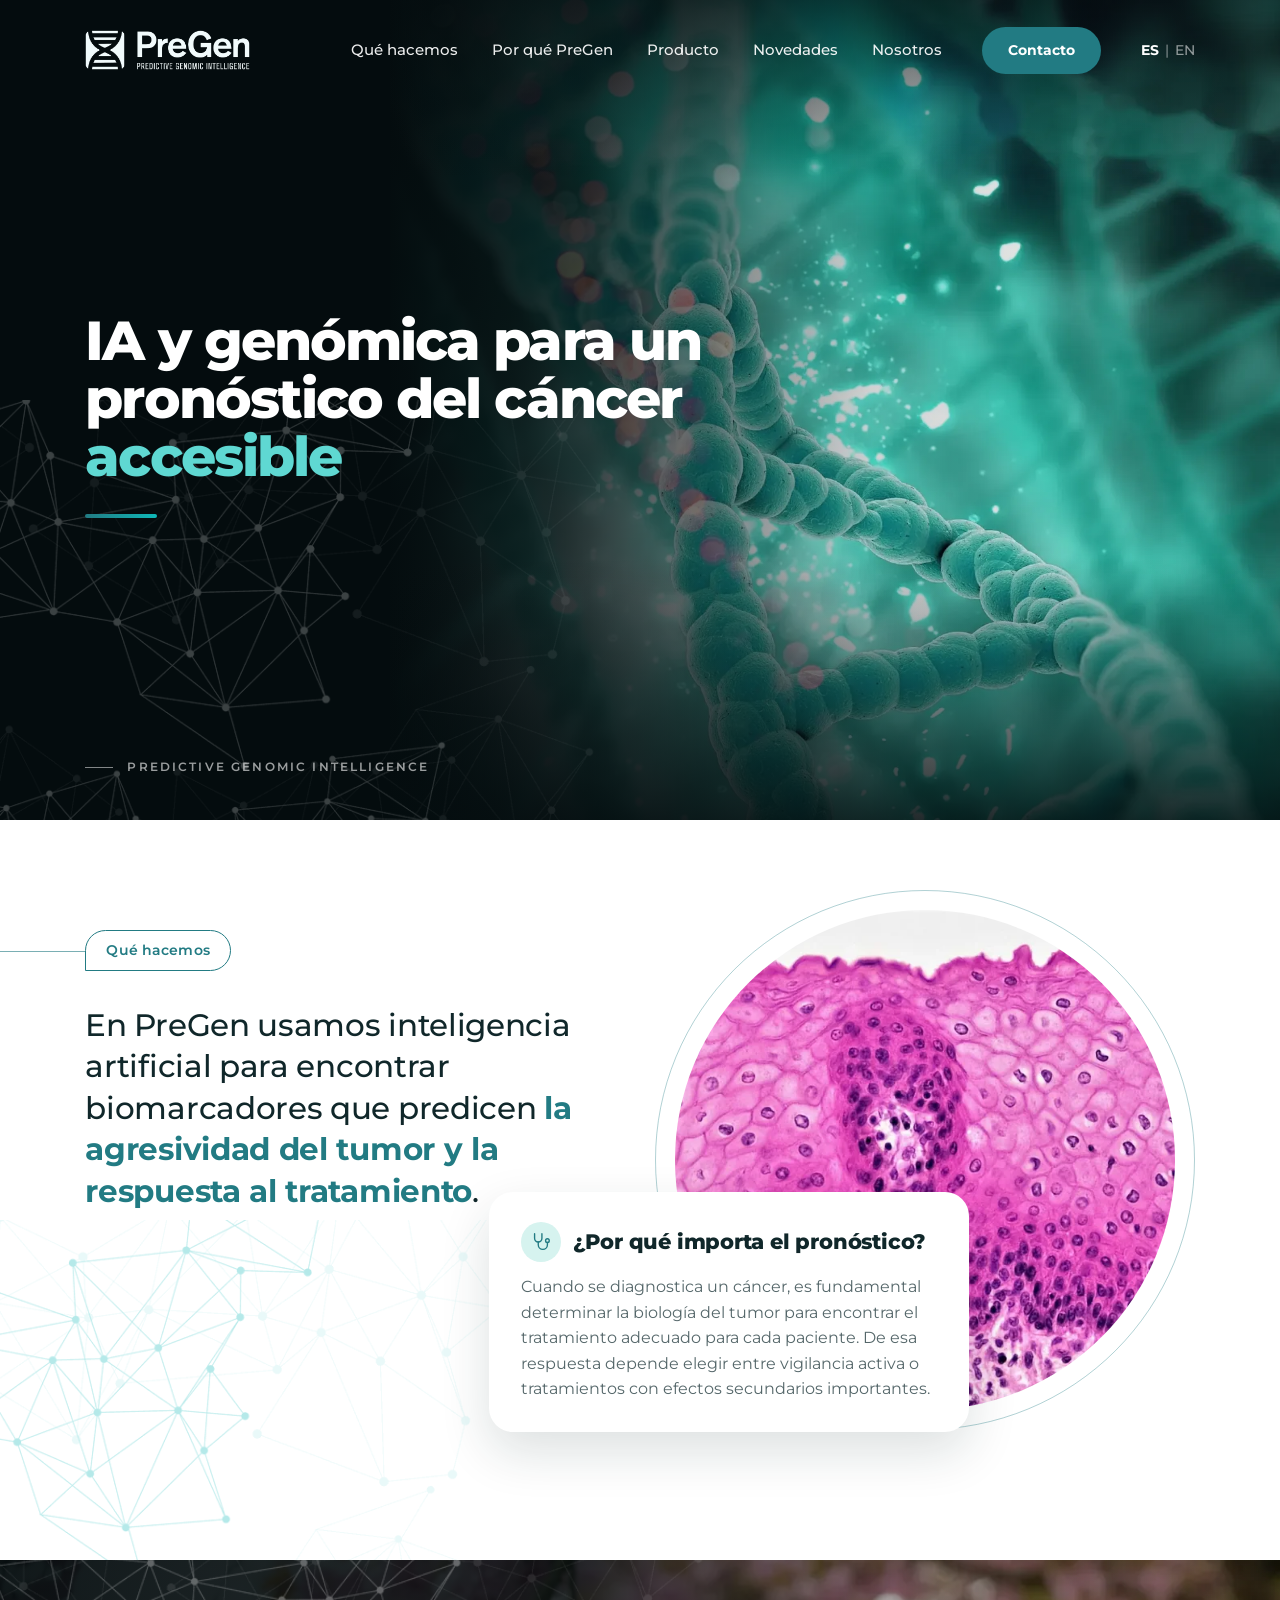
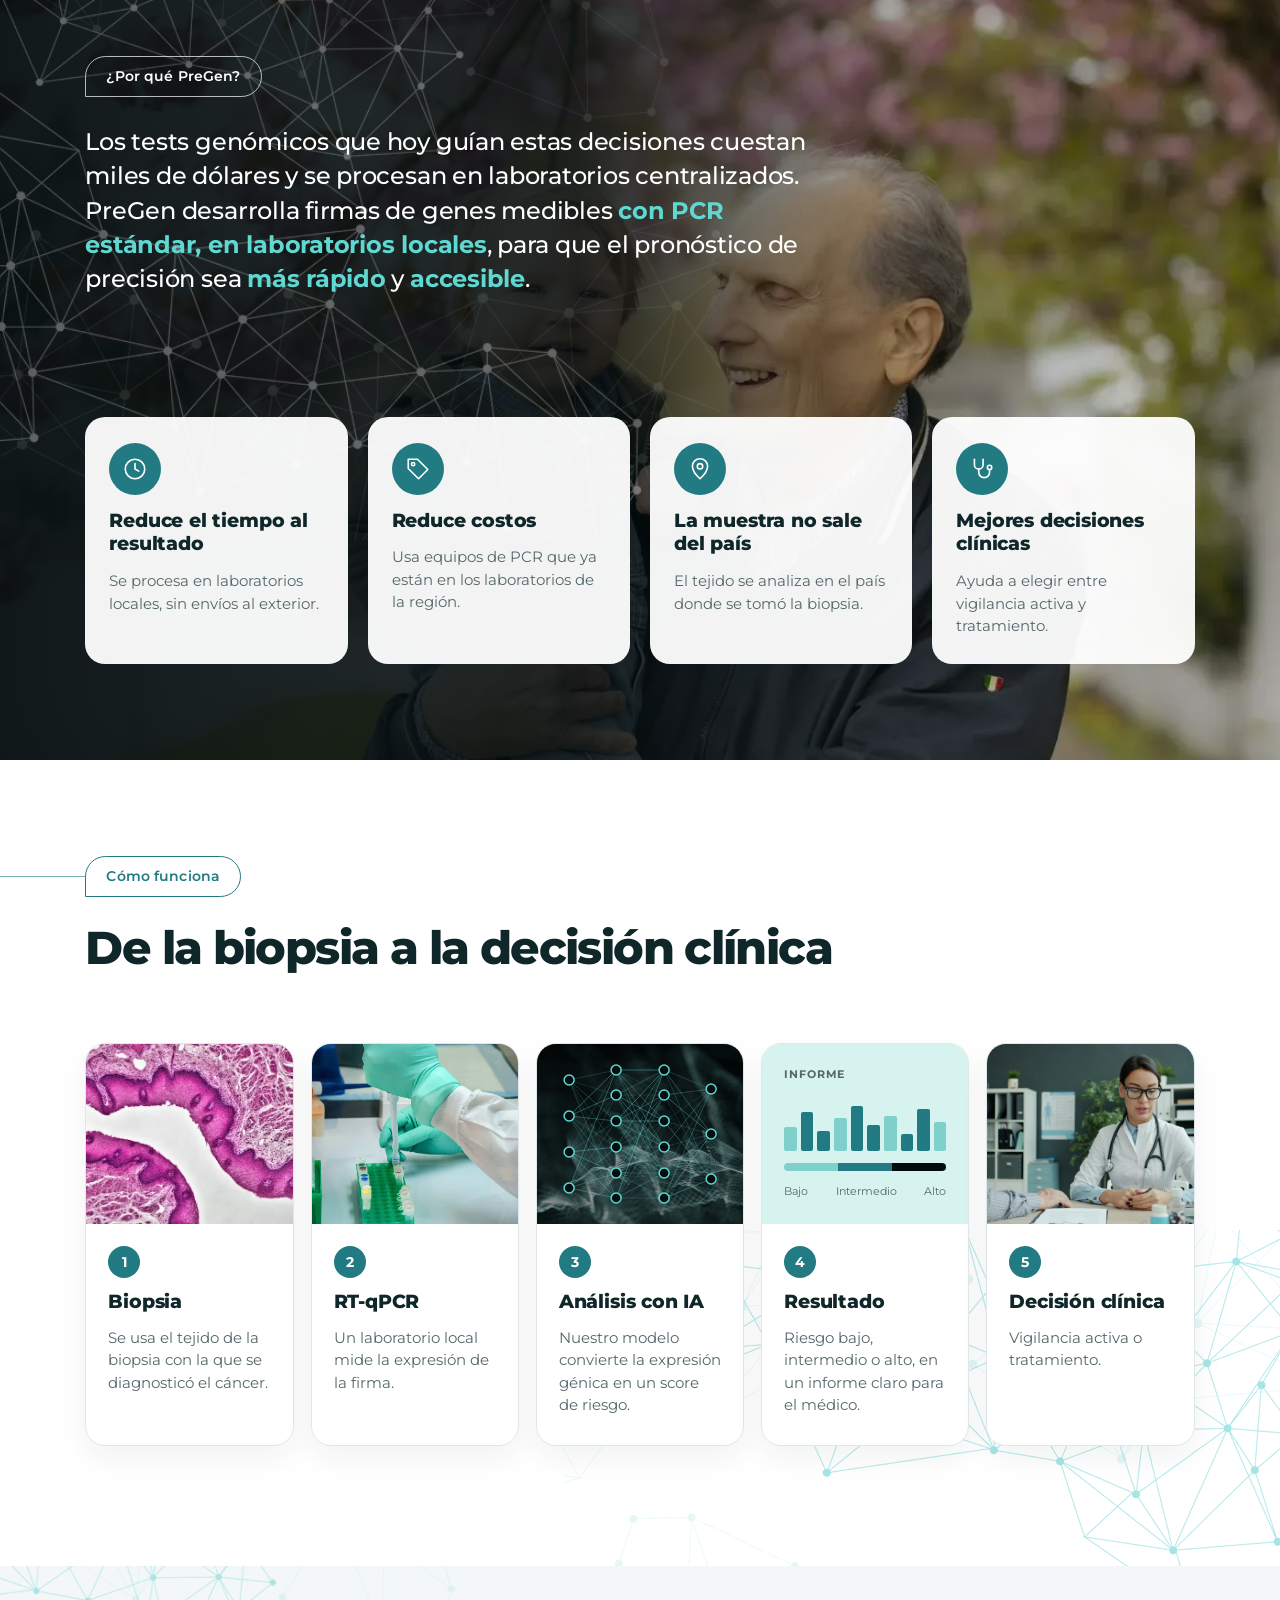
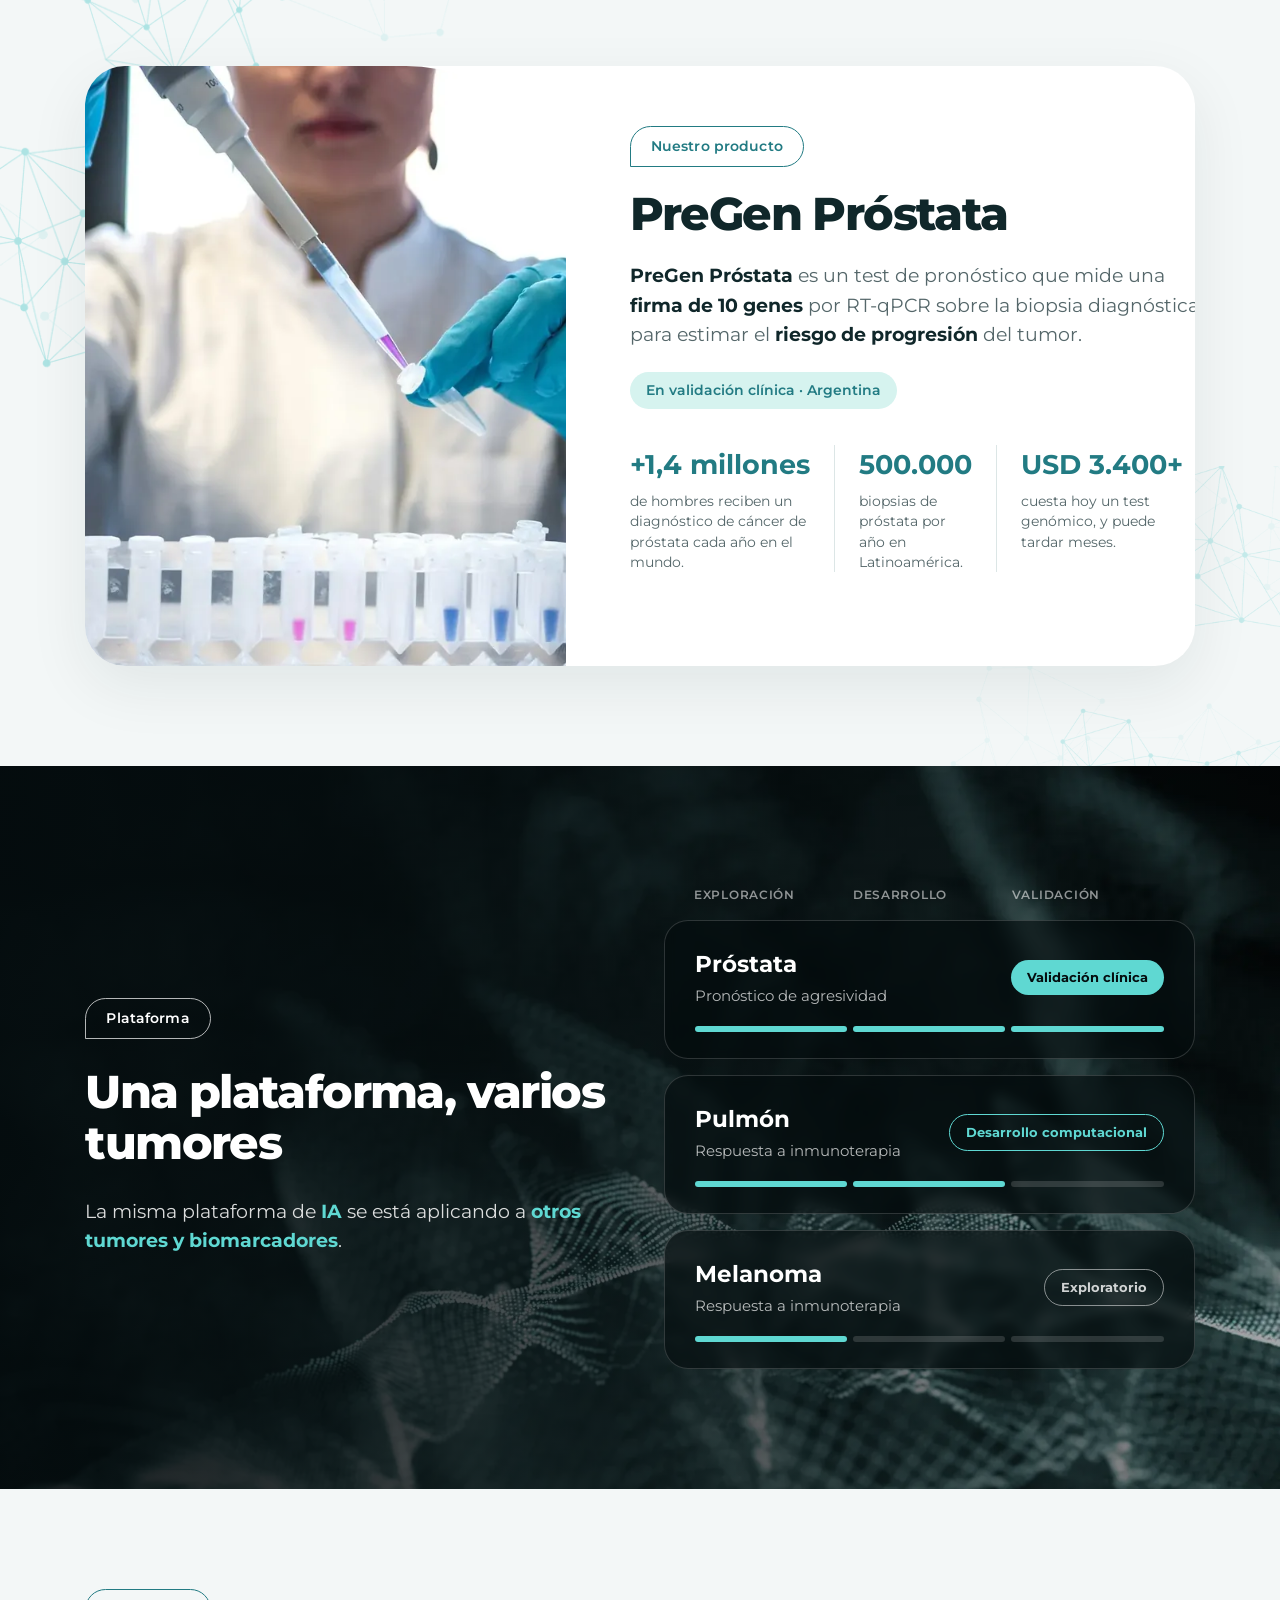
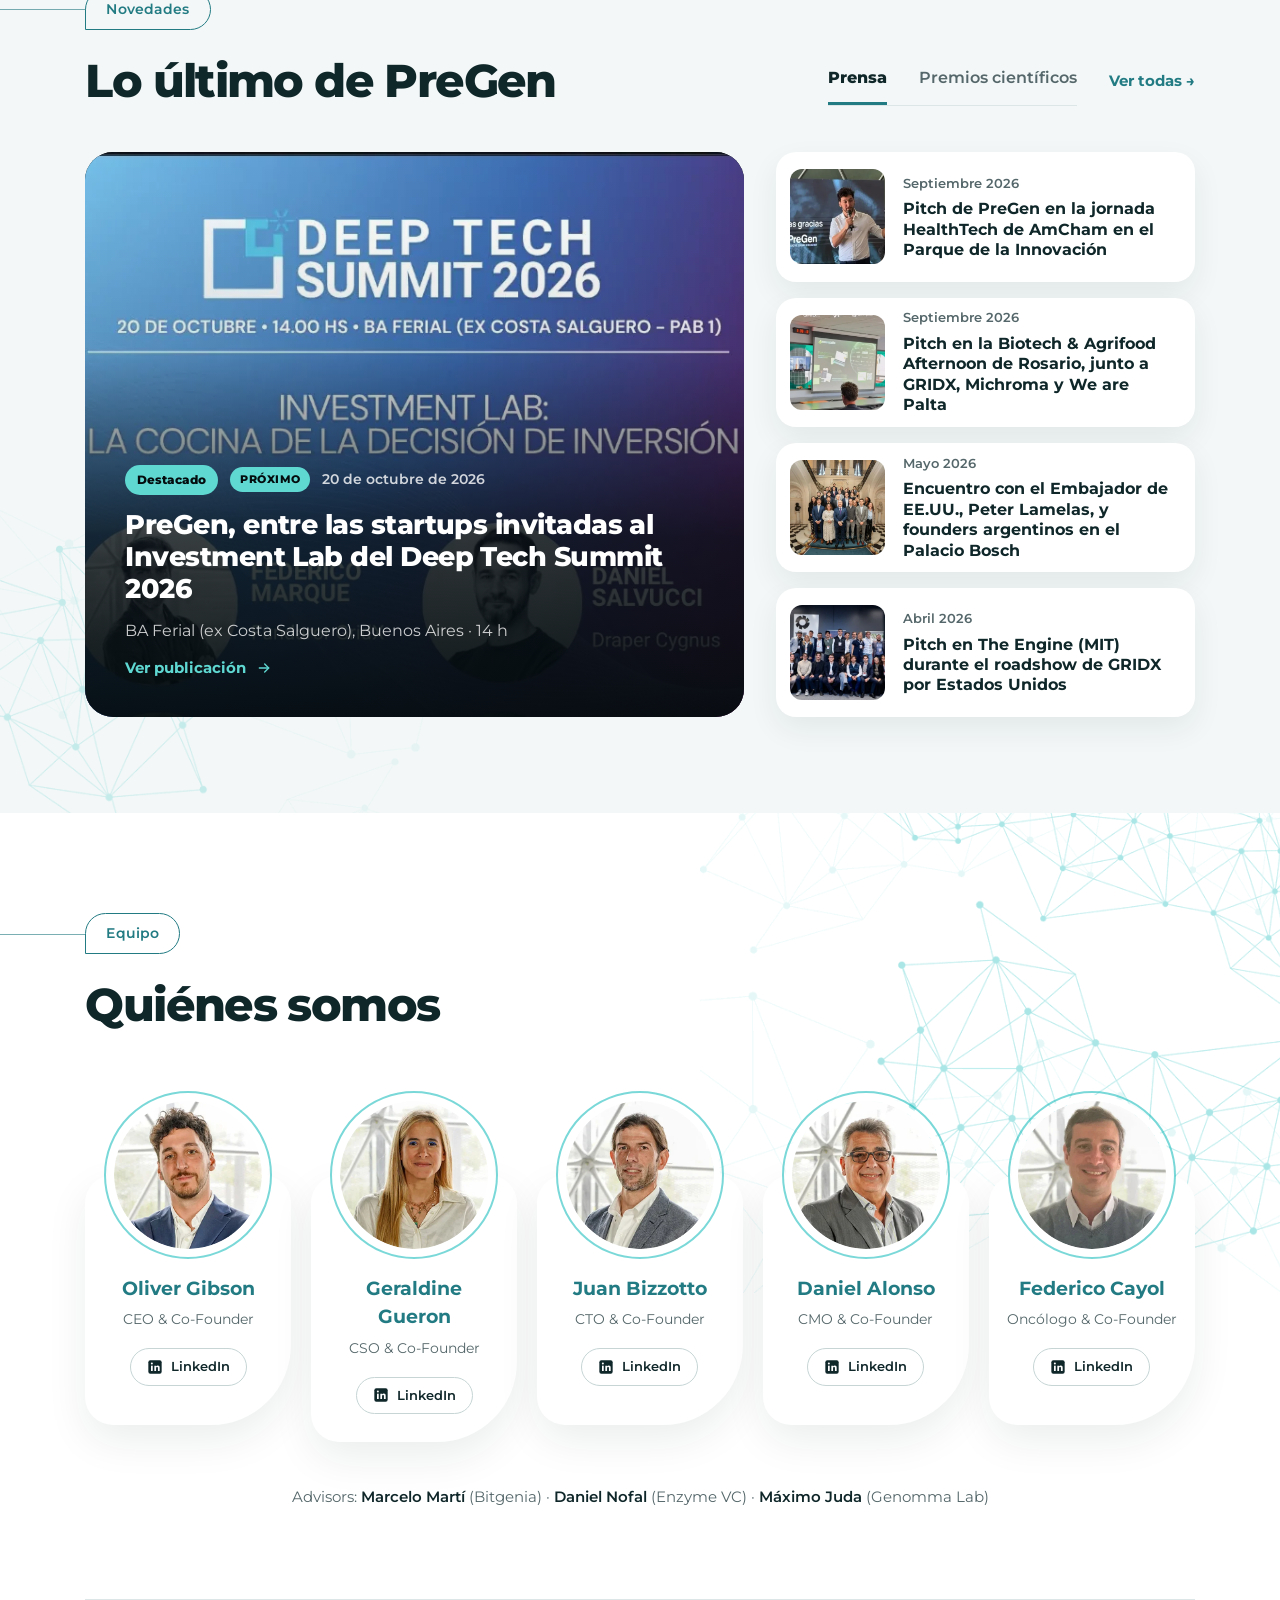
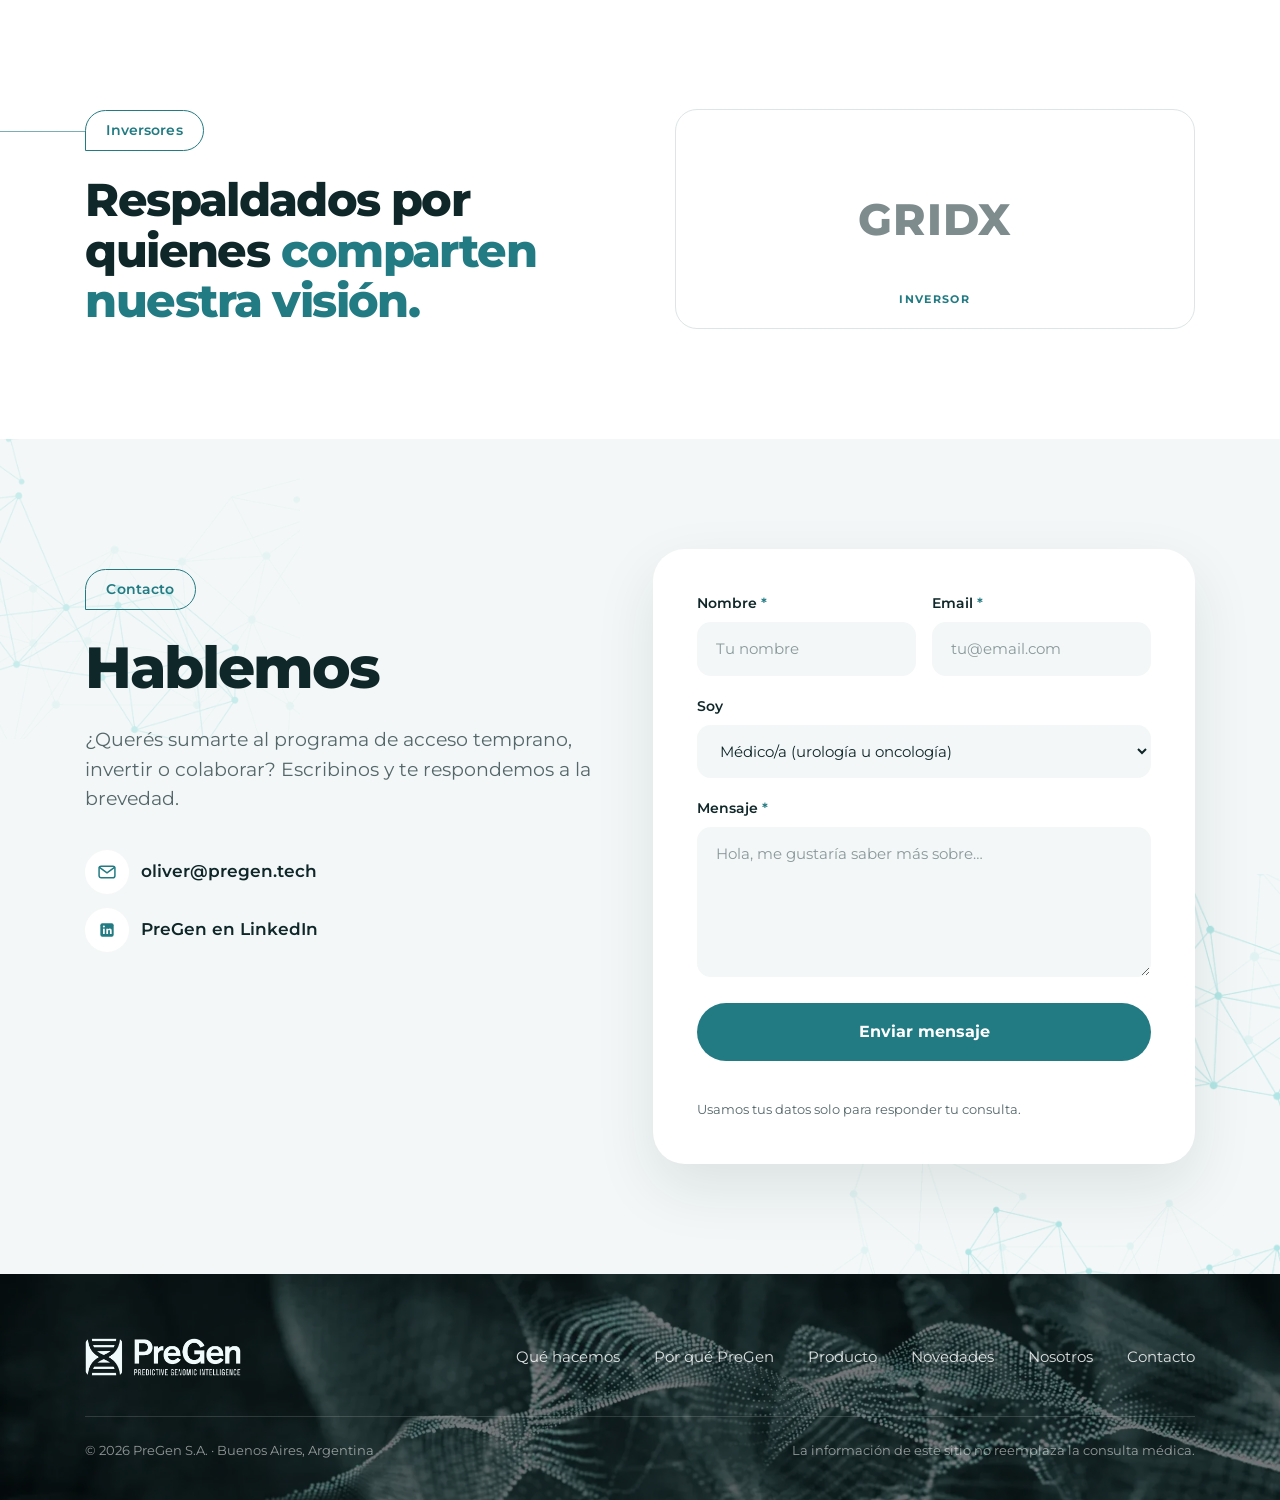
==== index.html @ 5ed50279 "Enlazar la tarjeta de GRIDX a su sitio web Co-Authored-By: Claude Opus 5.5 <noreply@anthropic.com> C" ====
<!doctype html>
<html lang="es">
<head>
<meta charset="utf-8">
<meta name="viewport" content="width=device-width, initial-scale=1">
<title>PreGen — IA y genómica para un pronóstico del cáncer accesible</title>
<meta name="description" content="PreGen desarrolla tests genómicos con inteligencia artificial que predicen la agresividad del cáncer desde la biopsia, medibles con PCR estándar en laboratorios locales.">
<link rel="canonical" href="https://pregen.tech/">
<link rel="alternate" hreflang="es" href="https://pregen.tech/">
<link rel="alternate" hreflang="en" href="https://pregen.tech/en/">
<link rel="alternate" hreflang="x-default" href="https://pregen.tech/">
<meta property="og:type" content="website">
<meta property="og:site_name" content="PreGen">
<meta property="og:title" content="PreGen — IA y genómica para un pronóstico del cáncer accesible">
<meta property="og:description" content="PreGen desarrolla tests genómicos con inteligencia artificial que predicen la agresividad del cáncer desde la biopsia, medibles con PCR estándar en laboratorios locales.">
<meta property="og:url" content="https://pregen.tech/">
<meta property="og:image" content="https://pregen.tech/assets/img/og-pregen.jpg">
<meta property="og:locale" content="es_AR">
<meta name="twitter:card" content="summary_large_image">
<meta name="theme-color" content="#040C0E">
<link rel="icon" href="favicon.ico" sizes="any">
<link rel="icon" type="image/png" href="assets/img/favicon-32.png">
<link rel="apple-touch-icon" href="assets/img/apple-touch-icon.png">
<link rel="preconnect" href="https://fonts.googleapis.com">
<link rel="preconnect" href="https://fonts.gstatic.com" crossorigin>
<link href="https://fonts.googleapis.com/css2?family=Montserrat:wght@400;500;600;700;800&amp;display=swap" rel="stylesheet">
<link rel="stylesheet" href="assets/css/styles.css">
<script type="application/ld+json">{"@context": "https://schema.org", "@type": "Organization", "name": "PreGen", "legalName": "PreGen S.A.", "url": "https://pregen.tech/", "logo": "https://pregen.tech/assets/img/logo-teal.png", "email": "oliver@pregen.tech", "address": {"@type": "PostalAddress", "addressLocality": "Buenos Aires", "addressCountry": "AR"}, "sameAs": ["https://www.linkedin.com/company/pregenbio/", "https://www.instagram.com/pregen.bio/"]}</script>
</head>
<body>
<a class="sr-only" href="#main">Saltar al contenido</a>
<header class="site-header">
  <div class="wrap header-inner">
    <a class="brand" href="index.html"><img src="assets/img/logo-blanco.png" alt="PreGen — Predictive Genomic Intelligence" width="164" height="40"></a>
    <nav class="main-nav" id="menu" aria-label="Principal">
      <div class="links"><a href="#que-hacemos">Qué hacemos</a><a href="#por-que">Por qué PreGen</a><a href="#producto">Producto</a><a href="#novedades">Novedades</a><a href="#equipo">Nosotros</a></div>
      <a class="btn" href="#contacto">Contacto</a>
      <div class="lang"><strong>ES</strong><span class="sep"> | </span><a href="en/index.html" hreflang="en" lang="en">EN</a></div>
    </nav>
    <button class="menu-toggle" type="button" aria-expanded="false" aria-controls="menu"><span aria-hidden="true"></span><span aria-hidden="true"></span><span aria-hidden="true"></span><span class="sr-only">Abrir menú</span></button>
  </div>
</header>
<main id="main">
  <!-- 1 · PORTADA -->
  <section class="hero" id="inicio">
    <img class="hero-img" src="assets/img/hero-adn.webp" alt="Doble hélice de ADN" width="1600" height="1280" fetchpriority="high">
    <div class="hero-shade"></div>
    <div class="net net--white" aria-hidden="true"></div>
    <div class="wrap hero-content">
      <h1>IA y genómica para un pronóstico del cáncer <span class="accent-l">accesible</span></h1>
      <div class="hero-bar"></div>
    </div>
    <div class="hero-foot"><div class="wrap">PREDICTIVE GENOMIC INTELLIGENCE</div></div>
  </section>
  <!-- 2 · QUÉ HACEMOS -->
  <section class="what" id="que-hacemos">
    <div class="net" aria-hidden="true"></div>
    <div class="wrap what-grid">
      <div class="what-text">
        <span class="tag tag--line">Qué hacemos</span>
        <p class="lead-xl">En PreGen usamos inteligencia artificial para encontrar biomarcadores que predicen <strong>la agresividad del tumor y la respuesta al tratamiento</strong>.</p>
      </div>
      <div class="what-media">
        <div class="what-visual">
          <div class="ring"></div>
          <img class="circle" src="assets/img/biopsia-microscopio.webp" alt="Tejido de biopsia al microscopio (imagen ilustrativa)" width="1100" height="620" loading="lazy" decoding="async">
        </div>
        <div class="what-card">
          <div class="head"><div class="icon-soft"><svg aria-hidden="true" width="22" height="22" viewBox="0 0 24 24" fill="none" stroke="#227B83" stroke-width="1.5" stroke-linecap="round" stroke-linejoin="round"><path d="M5 3v5a4 4 0 0 0 8 0V3"></path><path d="M9 12v3a5 5 0 0 0 10 0v-2.5"></path><circle cx="19" cy="10.5" r="2"></circle></svg></div><h3>¿Por qué importa el pronóstico?</h3></div>
          <p>Cuando se diagnostica un cáncer, es fundamental determinar la biología del tumor para encontrar el tratamiento adecuado para cada paciente. De esa respuesta depende elegir entre vigilancia activa o tratamientos con efectos secundarios importantes.</p>
        </div>
      </div>
    </div>
  </section>
  <!-- 3 · ¿POR QUÉ PREGEN? -->
  <section class="why" id="por-que">
    <img class="why-bg" src="assets/img/por-que.webp" alt="Abuelo con su nieto al aire libre" width="1600" height="1067" loading="lazy" decoding="async">
    <div class="why-shade"></div>
    <div class="net net--white" aria-hidden="true"></div>
    <div class="wrap">
      <div class="why-text">
        <span class="tag tag--light">¿Por qué PreGen?</span>
        <p class="why-lead">Los tests genómicos que hoy guían estas decisiones cuestan miles de dólares y se procesan en laboratorios centralizados. PreGen desarrolla firmas de genes medibles <strong>con PCR estándar, en laboratorios locales</strong>, para que el pronóstico de precisión sea <strong>más rápido</strong> y <strong>accesible</strong>.</p>
      </div>
      <div class="why-cards">
        <div class="why-card">
          <div class="icon-solid"><svg aria-hidden="true" width="26" height="26" viewBox="0 0 24 24" fill="none" stroke="#FFFFFF" stroke-width="1.5" stroke-linecap="round" stroke-linejoin="round"><circle cx="12" cy="12" r="9"></circle><polyline points="12 7 12 12 15.5 14"></polyline></svg></div>
          <h3>Reduce el tiempo al resultado</h3>
          <p>Se procesa en laboratorios locales, sin envíos al exterior.</p>
        </div>
        <div class="why-card">
          <div class="icon-solid"><svg aria-hidden="true" width="26" height="26" viewBox="0 0 24 24" fill="none" stroke="#FFFFFF" stroke-width="1.5" stroke-linecap="round" stroke-linejoin="round"><path d="M3 3h8.5L21 12.5 12.5 21 3 11.5z"></path><circle cx="7.5" cy="7.5" r="1.5"></circle></svg></div>
          <h3>Reduce costos</h3>
          <p>Usa equipos de PCR que ya están en los laboratorios de la región.</p>
        </div>
        <div class="why-card">
          <div class="icon-solid"><svg aria-hidden="true" width="26" height="26" viewBox="0 0 24 24" fill="none" stroke="#FFFFFF" stroke-width="1.5" stroke-linecap="round" stroke-linejoin="round"><path d="M12 21s-7-6.2-7-11.5a7 7 0 0 1 14 0C19 14.8 12 21 12 21z"></path><circle cx="12" cy="9.5" r="2.5"></circle></svg></div>
          <h3>La muestra no sale del país</h3>
          <p>El tejido se analiza en el país donde se tomó la biopsia.</p>
        </div>
        <div class="why-card">
          <div class="icon-solid"><svg aria-hidden="true" width="26" height="26" viewBox="0 0 24 24" fill="none" stroke="#FFFFFF" stroke-width="1.5" stroke-linecap="round" stroke-linejoin="round"><path d="M5 3v5a4 4 0 0 0 8 0V3"></path><path d="M9 12v3a5 5 0 0 0 10 0v-2.5"></path><circle cx="19" cy="10.5" r="2"></circle></svg></div>
          <h3>Mejores decisiones clínicas</h3>
          <p>Ayuda a elegir entre vigilancia activa y tratamiento.</p>
        </div>
      </div>
    </div>
  </section>
  <!-- 4 · CÓMO FUNCIONA -->
  <section class="how" id="como-funciona">
    <div class="net" aria-hidden="true"></div>
    <div class="wrap">
      <div class="section-head">
        <span class="tag tag--line">Cómo funciona</span>
        <h2 class="h2">De la biopsia a la decisión clínica</h2>
      </div>
      <div class="steps">
        <article class="step">
          <div class="step-visual"><img src="assets/img/paso-1-biopsia.webp" alt="Tejido de biopsia (imagen ilustrativa)" width="700" height="393" loading="lazy" decoding="async"></div>
          <div class="step-body">
            <div class="step-num">1</div>
            <h3>Biopsia</h3>
            <p>Se usa el tejido de la biopsia con la que se diagnosticó el cáncer.</p>
          </div>
        </article>
        <article class="step">
          <div class="step-visual"><img src="assets/img/paso-2-pcr.webp" alt="Tubos de RT-qPCR en el laboratorio" width="700" height="969" loading="lazy" decoding="async" style="object-position: 50% 62%"></div>
          <div class="step-body">
            <div class="step-num">2</div>
            <h3>RT-qPCR</h3>
            <p>Un laboratorio local mide la expresión de la firma.</p>
          </div>
        </article>
        <article class="step">
          <div class="step-visual"><svg role="img" aria-label="Red neuronal que analiza la expresión génica" width="236" height="180" viewBox="0 0 236 180" preserveAspectRatio="xMidYMid slice" style="background: linear-gradient(rgba(4, 12, 14, 0.35), rgba(4, 12, 14, 0.35)), url(assets/img/particulas.webp) 62% 50% / cover"><line x1="47" y1="36" x2="94" y2="26" stroke="#5FD8D2" stroke-width=".8" opacity="0.21"></line><line x1="47" y1="36" x2="94" y2="51" stroke="#5FD8D2" stroke-width=".8" opacity="0.16"></line><line x1="47" y1="36" x2="94" y2="77" stroke="#5FD8D2" stroke-width=".8" opacity="0.27"></line><line x1="47" y1="36" x2="94" y2="103" stroke="#5FD8D2" stroke-width=".8" opacity="0.18"></line><line x1="47" y1="36" x2="94" y2="129" stroke="#5FD8D2" stroke-width=".8" opacity="0.15"></line><line x1="47" y1="36" x2="94" y2="154" stroke="#5FD8D2" stroke-width=".8" opacity="0.27"></line><line x1="47" y1="72" x2="94" y2="26" stroke="#5FD8D2" stroke-width=".8" opacity="0.47"></line><line x1="47" y1="72" x2="94" y2="51" stroke="#5FD8D2" stroke-width=".8" opacity="0.42"></line><line x1="47" y1="72" x2="94" y2="77" stroke="#5FD8D2" stroke-width=".8" opacity="0.41"></line><line x1="47" y1="72" x2="94" y2="103" stroke="#5FD8D2" stroke-width=".8" opacity="0.20"></line><line x1="47" y1="72" x2="94" y2="129" stroke="#5FD8D2" stroke-width=".8" opacity="0.32"></line><line x1="47" y1="72" x2="94" y2="154" stroke="#5FD8D2" stroke-width=".8" opacity="0.23"></line><line x1="47" y1="108" x2="94" y2="26" stroke="#5FD8D2" stroke-width=".8" opacity="0.19"></line><line x1="47" y1="108" x2="94" y2="51" stroke="#5FD8D2" stroke-width=".8" opacity="0.16"></line><line x1="47" y1="108" x2="94" y2="77" stroke="#5FD8D2" stroke-width=".8" opacity="0.20"></line><line x1="47" y1="108" x2="94" y2="103" stroke="#5FD8D2" stroke-width=".8" opacity="0.47"></line><line x1="47" y1="108" x2="94" y2="129" stroke="#5FD8D2" stroke-width=".8" opacity="0.43"></line><line x1="47" y1="108" x2="94" y2="154" stroke="#5FD8D2" stroke-width=".8" opacity="0.43"></line><line x1="47" y1="144" x2="94" y2="26" stroke="#5FD8D2" stroke-width=".8" opacity="0.42"></line><line x1="47" y1="144" x2="94" y2="51" stroke="#5FD8D2" stroke-width=".8" opacity="0.19"></line><line x1="47" y1="144" x2="94" y2="77" stroke="#5FD8D2" stroke-width=".8" opacity="0.24"></line><line x1="47" y1="144" x2="94" y2="103" stroke="#5FD8D2" stroke-width=".8" opacity="0.36"></line><line x1="47" y1="144" x2="94" y2="129" stroke="#5FD8D2" stroke-width=".8" opacity="0.40"></line><line x1="47" y1="144" x2="94" y2="154" stroke="#5FD8D2" stroke-width=".8" opacity="0.44"></line><line x1="94" y1="26" x2="142" y2="26" stroke="#5FD8D2" stroke-width=".8" opacity="0.45"></line><line x1="94" y1="26" x2="142" y2="51" stroke="#5FD8D2" stroke-width=".8" opacity="0.15"></line><line x1="94" y1="26" x2="142" y2="77" stroke="#5FD8D2" stroke-width=".8" opacity="0.35"></line><line x1="94" y1="26" x2="142" y2="103" stroke="#5FD8D2" stroke-width=".8" opacity="0.38"></line><line x1="94" y1="26" x2="142" y2="129" stroke="#5FD8D2" stroke-width=".8" opacity="0.31"></line><line x1="94" y1="26" x2="142" y2="154" stroke="#5FD8D2" stroke-width=".8" opacity="0.19"></line><line x1="94" y1="51" x2="142" y2="26" stroke="#5FD8D2" stroke-width=".8" opacity="0.30"></line><line x1="94" y1="51" x2="142" y2="51" stroke="#5FD8D2" stroke-width=".8" opacity="0.15"></line><line x1="94" y1="51" x2="142" y2="77" stroke="#5FD8D2" stroke-width=".8" opacity="0.48"></line><line x1="94" y1="51" x2="142" y2="103" stroke="#5FD8D2" stroke-width=".8" opacity="0.45"></line><line x1="94" y1="51" x2="142" y2="129" stroke="#5FD8D2" stroke-width=".8" opacity="0.33"></line><line x1="94" y1="51" x2="142" y2="154" stroke="#5FD8D2" stroke-width=".8" opacity="0.23"></line><line x1="94" y1="77" x2="142" y2="26" stroke="#5FD8D2" stroke-width=".8" opacity="0.47"></line><line x1="94" y1="77" x2="142" y2="51" stroke="#5FD8D2" stroke-width=".8" opacity="0.34"></line><line x1="94" y1="77" x2="142" y2="77" stroke="#5FD8D2" stroke-width=".8" opacity="0.46"></line><line x1="94" y1="77" x2="142" y2="103" stroke="#5FD8D2" stroke-width=".8" opacity="0.44"></line><line x1="94" y1="77" x2="142" y2="129" stroke="#5FD8D2" stroke-width=".8" opacity="0.31"></line><line x1="94" y1="77" x2="142" y2="154" stroke="#5FD8D2" stroke-width=".8" opacity="0.28"></line><line x1="94" y1="103" x2="142" y2="26" stroke="#5FD8D2" stroke-width=".8" opacity="0.35"></line><line x1="94" y1="103" x2="142" y2="51" stroke="#5FD8D2" stroke-width=".8" opacity="0.28"></line><line x1="94" y1="103" x2="142" y2="77" stroke="#5FD8D2" stroke-width=".8" opacity="0.18"></line><line x1="94" y1="103" x2="142" y2="103" stroke="#5FD8D2" stroke-width=".8" opacity="0.24"></line><line x1="94" y1="103" x2="142" y2="129" stroke="#5FD8D2" stroke-width=".8" opacity="0.43"></line><line x1="94" y1="103" x2="142" y2="154" stroke="#5FD8D2" stroke-width=".8" opacity="0.14"></line><line x1="94" y1="129" x2="142" y2="26" stroke="#5FD8D2" stroke-width=".8" opacity="0.14"></line><line x1="94" y1="129" x2="142" y2="51" stroke="#5FD8D2" stroke-width=".8" opacity="0.36"></line><line x1="94" y1="129" x2="142" y2="77" stroke="#5FD8D2" stroke-width=".8" opacity="0.23"></line><line x1="94" y1="129" x2="142" y2="103" stroke="#5FD8D2" stroke-width=".8" opacity="0.32"></line><line x1="94" y1="129" x2="142" y2="129" stroke="#5FD8D2" stroke-width=".8" opacity="0.30"></line><line x1="94" y1="129" x2="142" y2="154" stroke="#5FD8D2" stroke-width=".8" opacity="0.25"></line><line x1="94" y1="154" x2="142" y2="26" stroke="#5FD8D2" stroke-width=".8" opacity="0.50"></line><line x1="94" y1="154" x2="142" y2="51" stroke="#5FD8D2" stroke-width=".8" opacity="0.19"></line><line x1="94" y1="154" x2="142" y2="77" stroke="#5FD8D2" stroke-width=".8" opacity="0.28"></line><line x1="94" y1="154" x2="142" y2="103" stroke="#5FD8D2" stroke-width=".8" opacity="0.20"></line><line x1="94" y1="154" x2="142" y2="129" stroke="#5FD8D2" stroke-width=".8" opacity="0.36"></line><line x1="94" y1="154" x2="142" y2="154" stroke="#5FD8D2" stroke-width=".8" opacity="0.22"></line><line x1="142" y1="26" x2="189" y2="45" stroke="#5FD8D2" stroke-width=".8" opacity="0.26"></line><line x1="142" y1="26" x2="189" y2="90" stroke="#5FD8D2" stroke-width=".8" opacity="0.40"></line><line x1="142" y1="26" x2="189" y2="135" stroke="#5FD8D2" stroke-width=".8" opacity="0.24"></line><line x1="142" y1="51" x2="189" y2="45" stroke="#5FD8D2" stroke-width=".8" opacity="0.33"></line><line x1="142" y1="51" x2="189" y2="90" stroke="#5FD8D2" stroke-width=".8" opacity="0.46"></line><line x1="142" y1="51" x2="189" y2="135" stroke="#5FD8D2" stroke-width=".8" opacity="0.16"></line><line x1="142" y1="77" x2="189" y2="45" stroke="#5FD8D2" stroke-width=".8" opacity="0.14"></line><line x1="142" y1="77" x2="189" y2="90" stroke="#5FD8D2" stroke-width=".8" opacity="0.21"></line><line x1="142" y1="77" x2="189" y2="135" stroke="#5FD8D2" stroke-width=".8" opacity="0.41"></line><line x1="142" y1="103" x2="189" y2="45" stroke="#5FD8D2" stroke-width=".8" opacity="0.35"></line><line x1="142" y1="103" x2="189" y2="90" stroke="#5FD8D2" stroke-width=".8" opacity="0.21"></line><line x1="142" y1="103" x2="189" y2="135" stroke="#5FD8D2" stroke-width=".8" opacity="0.25"></line><line x1="142" y1="129" x2="189" y2="45" stroke="#5FD8D2" stroke-width=".8" opacity="0.19"></line><line x1="142" y1="129" x2="189" y2="90" stroke="#5FD8D2" stroke-width=".8" opacity="0.29"></line><line x1="142" y1="129" x2="189" y2="135" stroke="#5FD8D2" stroke-width=".8" opacity="0.14"></line><line x1="142" y1="154" x2="189" y2="45" stroke="#5FD8D2" stroke-width=".8" opacity="0.38"></line><line x1="142" y1="154" x2="189" y2="90" stroke="#5FD8D2" stroke-width=".8" opacity="0.46"></line><line x1="142" y1="154" x2="189" y2="135" stroke="#5FD8D2" stroke-width=".8" opacity="0.48"></line><circle cx="47" cy="36" r="5" fill="#040C0E" stroke="#5FD8D2" stroke-width="1.5"></circle><circle cx="47" cy="72" r="5" fill="#040C0E" stroke="#5FD8D2" stroke-width="1.5"></circle><circle cx="47" cy="108" r="5" fill="#040C0E" stroke="#5FD8D2" stroke-width="1.5"></circle><circle cx="47" cy="144" r="5" fill="#040C0E" stroke="#5FD8D2" stroke-width="1.5"></circle><circle cx="94" cy="26" r="5" fill="#040C0E" stroke="#5FD8D2" stroke-width="1.5"></circle><circle cx="94" cy="51" r="5" fill="#040C0E" stroke="#5FD8D2" stroke-width="1.5"></circle><circle cx="94" cy="77" r="5" fill="#040C0E" stroke="#5FD8D2" stroke-width="1.5"></circle><circle cx="94" cy="103" r="5" fill="#040C0E" stroke="#5FD8D2" stroke-width="1.5"></circle><circle cx="94" cy="129" r="5" fill="#040C0E" stroke="#5FD8D2" stroke-width="1.5"></circle><circle cx="94" cy="154" r="5" fill="#040C0E" stroke="#5FD8D2" stroke-width="1.5"></circle><circle cx="142" cy="26" r="5" fill="#040C0E" stroke="#5FD8D2" stroke-width="1.5"></circle><circle cx="142" cy="51" r="5" fill="#040C0E" stroke="#5FD8D2" stroke-width="1.5"></circle><circle cx="142" cy="77" r="5" fill="#040C0E" stroke="#5FD8D2" stroke-width="1.5"></circle><circle cx="142" cy="103" r="5" fill="#040C0E" stroke="#5FD8D2" stroke-width="1.5"></circle><circle cx="142" cy="129" r="5" fill="#040C0E" stroke="#5FD8D2" stroke-width="1.5"></circle><circle cx="142" cy="154" r="5" fill="#040C0E" stroke="#5FD8D2" stroke-width="1.5"></circle><circle cx="189" cy="45" r="5" fill="#040C0E" stroke="#5FD8D2" stroke-width="1.5"></circle><circle cx="189" cy="90" r="5" fill="#040C0E" stroke="#5FD8D2" stroke-width="1.5"></circle><circle cx="189" cy="135" r="5" fill="#040C0E" stroke="#5FD8D2" stroke-width="1.5"></circle></svg></div>
          <div class="step-body">
            <div class="step-num">3</div>
            <h3>Análisis con IA</h3>
            <p>Nuestro modelo convierte la expresión génica en un score de riesgo.</p>
          </div>
        </article>
        <article class="step">
          <div class="step-visual"><div class="report" role="img" aria-label="Riesgo bajo, intermedio o alto, en un informe claro para el médico.">
              <div class="report-title">INFORME</div>
              <div class="report-bars"><i class="l" style="height: 42%"></i><i style="height: 70%"></i><i style="height: 35%"></i><i class="l" style="height: 58%"></i><i style="height: 80%"></i><i style="height: 46%"></i><i class="l" style="height: 62%"></i><i style="height: 30%"></i><i style="height: 74%"></i><i class="l" style="height: 52%"></i></div>
              <div class="report-scale"><i style="background: #7FD0CB"></i><i style="background: #227B83"></i><i style="background: #040C0E"></i></div>
              <div class="report-labels"><span>Bajo</span><span>Intermedio</span><span>Alto</span></div>
            </div></div>
          <div class="step-body">
            <div class="step-num">4</div>
            <h3>Resultado</h3>
            <p>Riesgo bajo, intermedio o alto, en un informe claro para el médico.</p>
          </div>
        </article>
        <article class="step">
          <div class="step-visual"><img src="assets/img/paso-5-decision.webp" alt="Médica conversando con un paciente" width="800" height="450" loading="lazy" decoding="async" style="object-position: 55% 40%"></div>
          <div class="step-body">
            <div class="step-num">5</div>
            <h3>Decisión clínica</h3>
            <p>Vigilancia activa o tratamiento.</p>
          </div>
        </article>
      </div>
    </div>
  </section>
  <!-- 5 · PRODUCTO -->
  <section class="product" id="producto">
    <div class="net net-a" aria-hidden="true"></div>
    <div class="net net-b" aria-hidden="true"></div>
    <div class="wrap">
      <div class="product-card">
        <div class="product-media"><img src="assets/img/producto-pcr.webp" alt="Pipeteo de muestras para RT-qPCR" width="1200" height="753" loading="lazy" decoding="async"></div>
        <div class="product-body">
          <span class="tag">Nuestro producto</span>
          <h2 class="h2">PreGen Próstata</h2>
          <p><strong>PreGen Próstata</strong> es un test de pronóstico que mide una <strong>firma de 10 genes</strong> por RT-qPCR sobre la biopsia diagnóstica para estimar el <strong>riesgo de progresión</strong> del tumor.</p>
          <span class="pill-mint">En validación clínica · Argentina</span>
          <div class="stats"><div class="stat"><strong>+1,4 millones</strong><span>de hombres reciben un diagnóstico de cáncer de próstata cada año en el mundo.</span></div><div class="stat"><strong>500.000</strong><span>biopsias de próstata por año en Latinoamérica.</span></div><div class="stat"><strong>USD 3.400+</strong><span>cuesta hoy un test genómico, y puede tardar meses.</span></div></div>
        </div>
      </div>
    </div>
  </section>
  <!-- 6 · PLATAFORMA -->
  <section class="platform" id="plataforma">
    <img class="platform-bg" src="assets/img/particulas.webp" alt="" width="1920" height="1440" loading="lazy" decoding="async">
    <div class="platform-shade"></div>
    <div class="wrap platform-grid">
      <div class="platform-text">
        <span class="tag tag--light">Plataforma</span>
        <h2>Una plataforma, varios tumores</h2>
        <p>La misma plataforma de <strong>IA</strong> se está aplicando a <strong>otros tumores y biomarcadores</strong>.</p>
      </div>
      <div class="pipeline">
        <div class="pipe-labels" aria-hidden="true"><span>EXPLORACIÓN</span><span>DESARROLLO</span><span>VALIDACIÓN</span></div>
          <div class="pipe">
            <div class="pipe-top">
              <div><div class="pipe-name">Próstata</div><div class="pipe-sub">Pronóstico de agresividad</div></div>
              <div class="pipe-status s3">Validación clínica</div>
            </div>
            <div class="pipe-bar" aria-hidden="true"><i class="on"></i><i class="on"></i><i class="on"></i></div>
          </div>
          <div class="pipe">
            <div class="pipe-top">
              <div><div class="pipe-name">Pulmón</div><div class="pipe-sub">Respuesta a inmunoterapia</div></div>
              <div class="pipe-status s2">Desarrollo computacional</div>
            </div>
            <div class="pipe-bar" aria-hidden="true"><i class="on"></i><i class="on"></i><i></i></div>
          </div>
          <div class="pipe">
            <div class="pipe-top">
              <div><div class="pipe-name">Melanoma</div><div class="pipe-sub">Respuesta a inmunoterapia</div></div>
              <div class="pipe-status s1">Exploratorio</div>
            </div>
            <div class="pipe-bar" aria-hidden="true"><i class="on"></i><i></i><i></i></div>
          </div>
      </div>
    </div>
  </section>
  <!-- 7 · NOVEDADES -->
  <section class="news" id="novedades">
    <div class="net" aria-hidden="true"></div>
    <div class="wrap">
      <div class="news-head">
        <span class="tag tag--line">Novedades</span>
        <div class="news-bar">
          <h2 class="h2">Lo último de PreGen</h2>
          <div class="news-tools">
            <div class="tabs" role="tablist" aria-label="Novedades">
              <button class="tab" role="tab" id="tab-press" aria-selected="true" aria-controls="panel-press">Prensa</button>
              <button class="tab" role="tab" id="tab-awards" aria-selected="false" aria-controls="panel-awards" tabindex="-1">Premios científicos</button>
            </div>
            <a class="see-all" href="novedades.html">Ver todas →</a>
          </div>
        </div>
      </div>
      <div id="panel-press" role="tabpanel" aria-labelledby="tab-press">
        <div class="news-grid">
          <a class="feat" href="https://www.instagram.com/bacienciaytecno/p/DeRzsCsEXpR/" target="_blank" rel="noopener">
            <img src="assets/img/novedades/deeptech.webp" alt="PreGen, entre las startups invitadas al Investment Lab del Deep Tech Summit 2026" width="773" height="600" loading="lazy" decoding="async" style="object-position: 50% 0%">
            <div class="feat-body">
              <div class="feat-meta"><span class="badge">Destacado</span><span class="badge badge--soon">Próximo</span><span>20 de octubre de 2026</span></div>
              <p class="feat-title">PreGen, entre las startups invitadas al Investment Lab del Deep Tech Summit 2026</p>
              <p class="feat-sub">BA Ferial (ex Costa Salguero), Buenos Aires · 14 h</p>
              <span class="more">Ver publicación <svg aria-hidden="true" width="16" height="16" viewBox="0 0 24 24" fill="none" stroke="currentColor" stroke-width="2" stroke-linecap="round" stroke-linejoin="round"><line x1="5" y1="12" x2="19" y2="12"/><polyline points="13 6 19 12 13 18"/></svg></span>
            </div>
          </a>
          <div class="news-side">
          <a class="mini" href="https://www.instagram.com/parquedeinnovacion.ba/reel/DdcGp3OIrIG/" target="_blank" rel="noopener">
            <img src="assets/img/novedades/amcham.webp" alt="Pitch de PreGen en la jornada HealthTech de AmCham en el Parque de la Innovación" width="630" height="340" loading="lazy" decoding="async" style="object-position: 50% 40%">
            <div><div class="mini-meta"><span>Septiembre 2026</span></div><p class="mini-title">Pitch de PreGen en la jornada HealthTech de AmCham en el Parque de la Innovación</p></div>
          </a>
          <a class="mini" href="https://www.linkedin.com/feed/update/urn:li:ugcPost:7501694001616498688/" target="_blank" rel="noopener">
            <img src="assets/img/novedades/rosario.webp" alt="Pitch en la Biotech &amp; Agrifood Afternoon de Rosario, junto a GRIDX, Michroma y We are Palta" width="952" height="714" loading="lazy" decoding="async" style="object-position: 50% 42%">
            <div><div class="mini-meta"><span>Septiembre 2026</span></div><p class="mini-title">Pitch en la Biotech &amp; Agrifood Afternoon de Rosario, junto a GRIDX, Michroma y We are Palta</p></div>
          </a>
          <a class="mini" href="https://www.linkedin.com/posts/gabrielpuppo_esta-semana-organizamos-desde-aws-un-desayuno-ugcPost-7461150264264372224-NjUx/" target="_blank" rel="noopener">
            <img src="assets/img/novedades/embajada.webp" alt="Encuentro con el Embajador de EE.UU., Peter Lamelas, y founders argentinos en el Palacio Bosch" width="800" height="665" loading="lazy" decoding="async" style="object-position: 50% 62%">
            <div><div class="mini-meta"><span>Mayo 2026</span></div><p class="mini-title">Encuentro con el Embajador de EE.UU., Peter Lamelas, y founders argentinos en el Palacio Bosch</p></div>
          </a>
          <a class="mini" href="https://www.linkedin.com/posts/the-startups-from-our-latest-batch-took-part-ugcPost-7463689055738781697-ceSg/" target="_blank" rel="noopener">
            <img src="assets/img/novedades/engine.webp" alt="Pitch en The Engine (MIT) durante el roadshow de GRIDX por Estados Unidos" width="800" height="522" loading="lazy" decoding="async">
            <div><div class="mini-meta"><span>Abril 2026</span></div><p class="mini-title">Pitch en The Engine (MIT) durante el roadshow de GRIDX por Estados Unidos</p></div>
          </a>
          </div>
        </div>
      </div>
      <div id="panel-awards" role="tabpanel" aria-labelledby="tab-awards" hidden>
        <div class="awards">
      <a class="card-link" href="https://www.conicet.gov.ar/se-entrego-el-premio-merck-conicet-de-innovacion-en-ciencias-de-la-salud-2/" target="_blank" rel="noopener">
        <div class="tile" aria-hidden="true"><div class="net"></div><div class="tile-fade"></div><div class="tile-text"><small>PREMIO</small><strong>Merck · CONICET</strong></div></div>
        <div class="card-meta"><span>Octubre 2024</span></div>
        <h3 class="card-title">Finalistas del Premio Merck-CONICET de Innovación en Ciencias de la Salud 2024</h3>
        <p class="card-sub">Por el desarrollo de un kit diagnóstico económico para el cáncer de próstata, con firmas génicas y machine learning.</p>
        <div class="card-via"><span>CONICET</span><b>Ver anuncio →</b></div>
      </a>
        </div>
      </div>
    </div>
  </section>
  <!-- 8 · EQUIPO -->
  <section class="team" id="equipo">
    <div class="net" aria-hidden="true"></div>
    <div class="wrap">
      <div class="section-head">
        <span class="tag tag--line">Equipo</span>
        <h2 class="h2">Quiénes somos</h2>
      </div>
      <div class="members">
        <div class="member">
          <div class="member-photo"><img src="assets/img/equipo-oliver.webp" alt="Oliver Gibson" width="440" height="440" loading="lazy" decoding="async"></div>
          <div class="member-card">
            <div class="member-name">Oliver Gibson</div>
            <div class="member-role">CEO &amp; Co-Founder</div>
            <a class="chip" href="https://www.linkedin.com/in/oliver-gibson-665962144/" target="_blank" rel="noopener" aria-label="LinkedIn — Oliver Gibson"><svg aria-hidden="true" width="16" height="16" viewBox="0 0 24 24" fill="currentColor"><rect x="2" y="2" width="20" height="20" rx="3"></rect><rect x="6" y="10" width="2.6" height="8" fill="#FFFFFF"></rect><circle cx="7.3" cy="6.9" r="1.5" fill="#FFFFFF"></circle><path d="M11 10h2.5v1.2c.5-.8 1.4-1.4 2.7-1.4 2 0 2.8 1.3 2.8 3.4V18h-2.6v-4.3c0-1-.3-1.7-1.3-1.7s-1.5.8-1.5 1.8V18H11z" fill="#FFFFFF"></path></svg>LinkedIn</a>
          </div>
        </div>
        <div class="member">
          <div class="member-photo"><img src="assets/img/equipo-geraldine.webp" alt="Geraldine Gueron" width="440" height="440" loading="lazy" decoding="async"></div>
          <div class="member-card">
            <div class="member-name">Geraldine Gueron</div>
            <div class="member-role">CSO &amp; Co-Founder</div>
            <a class="chip" href="https://www.linkedin.com/in/geraldine-gueron-18123b20/" target="_blank" rel="noopener" aria-label="LinkedIn — Geraldine Gueron"><svg aria-hidden="true" width="16" height="16" viewBox="0 0 24 24" fill="currentColor"><rect x="2" y="2" width="20" height="20" rx="3"></rect><rect x="6" y="10" width="2.6" height="8" fill="#FFFFFF"></rect><circle cx="7.3" cy="6.9" r="1.5" fill="#FFFFFF"></circle><path d="M11 10h2.5v1.2c.5-.8 1.4-1.4 2.7-1.4 2 0 2.8 1.3 2.8 3.4V18h-2.6v-4.3c0-1-.3-1.7-1.3-1.7s-1.5.8-1.5 1.8V18H11z" fill="#FFFFFF"></path></svg>LinkedIn</a>
          </div>
        </div>
        <div class="member">
          <div class="member-photo"><img src="assets/img/equipo-juan.webp" alt="Juan Bizzotto" width="440" height="440" loading="lazy" decoding="async"></div>
          <div class="member-card">
            <div class="member-name">Juan Bizzotto</div>
            <div class="member-role">CTO &amp; Co-Founder</div>
            <a class="chip" href="https://www.linkedin.com/in/juan-bizzotto/" target="_blank" rel="noopener" aria-label="LinkedIn — Juan Bizzotto"><svg aria-hidden="true" width="16" height="16" viewBox="0 0 24 24" fill="currentColor"><rect x="2" y="2" width="20" height="20" rx="3"></rect><rect x="6" y="10" width="2.6" height="8" fill="#FFFFFF"></rect><circle cx="7.3" cy="6.9" r="1.5" fill="#FFFFFF"></circle><path d="M11 10h2.5v1.2c.5-.8 1.4-1.4 2.7-1.4 2 0 2.8 1.3 2.8 3.4V18h-2.6v-4.3c0-1-.3-1.7-1.3-1.7s-1.5.8-1.5 1.8V18H11z" fill="#FFFFFF"></path></svg>LinkedIn</a>
          </div>
        </div>
        <div class="member">
          <div class="member-photo"><img src="assets/img/equipo-daniel.webp" alt="Daniel Alonso" width="440" height="440" loading="lazy" decoding="async"></div>
          <div class="member-card">
            <div class="member-name">Daniel Alonso</div>
            <div class="member-role">CMO &amp; Co-Founder</div>
            <a class="chip" href="https://www.linkedin.com/in/daniel-f-alonso-b1b721300/" target="_blank" rel="noopener" aria-label="LinkedIn — Daniel Alonso"><svg aria-hidden="true" width="16" height="16" viewBox="0 0 24 24" fill="currentColor"><rect x="2" y="2" width="20" height="20" rx="3"></rect><rect x="6" y="10" width="2.6" height="8" fill="#FFFFFF"></rect><circle cx="7.3" cy="6.9" r="1.5" fill="#FFFFFF"></circle><path d="M11 10h2.5v1.2c.5-.8 1.4-1.4 2.7-1.4 2 0 2.8 1.3 2.8 3.4V18h-2.6v-4.3c0-1-.3-1.7-1.3-1.7s-1.5.8-1.5 1.8V18H11z" fill="#FFFFFF"></path></svg>LinkedIn</a>
          </div>
        </div>
        <div class="member">
          <div class="member-photo"><img src="assets/img/equipo-federico.webp" alt="Federico Cayol" width="440" height="440" loading="lazy" decoding="async"></div>
          <div class="member-card">
            <div class="member-name">Federico Cayol</div>
            <div class="member-role">Oncólogo &amp; Co-Founder</div>
            <a class="chip" href="https://www.linkedin.com/in/federico-cayol-98434613/" target="_blank" rel="noopener" aria-label="LinkedIn — Federico Cayol"><svg aria-hidden="true" width="16" height="16" viewBox="0 0 24 24" fill="currentColor"><rect x="2" y="2" width="20" height="20" rx="3"></rect><rect x="6" y="10" width="2.6" height="8" fill="#FFFFFF"></rect><circle cx="7.3" cy="6.9" r="1.5" fill="#FFFFFF"></circle><path d="M11 10h2.5v1.2c.5-.8 1.4-1.4 2.7-1.4 2 0 2.8 1.3 2.8 3.4V18h-2.6v-4.3c0-1-.3-1.7-1.3-1.7s-1.5.8-1.5 1.8V18H11z" fill="#FFFFFF"></path></svg>LinkedIn</a>
          </div>
        </div>
      </div>
      <p class="advisors">Advisors: <strong>Marcelo Martí</strong> (Bitgenia) · <strong>Daniel Nofal</strong> (Enzyme VC) · <strong>Máximo Juda</strong> (Genomma Lab)</p>
    </div>
  </section>
  <!-- 9 · INVERSORES -->
  <section class="investors" id="inversores">
    <div class="wrap investors-grid">
      <div class="investors-text">
        <span class="tag tag--line">Inversores</span>
        <h2 class="h2">Respaldados por quienes <span class="accent">comparten nuestra visión.</span></h2>
      </div>
      <a class="investor-card" href="https://www.gridexponential.com/" target="_blank" rel="noopener" aria-label="GRIDX — sitio web (se abre en una pestaña nueva)"><span class="name">GRIDX</span><span class="role">Inversor</span></a>
    </div>
  </section>
  <!-- 10 · CONTACTO -->
  <section class="contact" id="contacto">
    <div class="net net-a" aria-hidden="true"></div>
    <div class="net net-b" aria-hidden="true"></div>
    <div class="wrap contact-grid">
      <div class="contact-text">
        <span class="tag">Contacto</span>
        <h2>Hablemos</h2>
        <p>¿Querés sumarte al programa de acceso temprano, invertir o colaborar? Escribinos y te respondemos a la brevedad.</p>
        <div class="contact-links">
          <a href="mailto:oliver@pregen.tech"><span><svg aria-hidden="true" width="20" height="20" viewBox="0 0 24 24" fill="none" stroke="#227B83" stroke-width="1.8" stroke-linecap="round" stroke-linejoin="round"><rect x="2.5" y="5" width="19" height="14" rx="2.5"></rect><polyline points="3 6.5 12 13 21 6.5"></polyline></svg></span>oliver@pregen.tech</a>
          <a href="https://www.linkedin.com/company/pregenbio/" target="_blank" rel="noopener"><span><svg aria-hidden="true" width="16" height="16" viewBox="0 0 24 24" fill="#227B83"><rect x="2" y="2" width="20" height="20" rx="3"></rect><rect x="6" y="10" width="2.6" height="8" fill="#FFFFFF"></rect><circle cx="7.3" cy="6.9" r="1.5" fill="#FFFFFF"></circle><path d="M11 10h2.5v1.2c.5-.8 1.4-1.4 2.7-1.4 2 0 2.8 1.3 2.8 3.4V18h-2.6v-4.3c0-1-.3-1.7-1.3-1.7s-1.5.8-1.5 1.8V18H11z" fill="#FFFFFF"></path></svg></span>PreGen en LinkedIn</a>
        </div>
      </div>
      <form class="form" action="contacto.php" method="post" novalidate>
        <div class="form-row">
          <div class="field"><label for="c-nombre">Nombre <span>*</span></label><input id="c-nombre" name="nombre" type="text" autocomplete="name" placeholder="Tu nombre" required maxlength="120"></div>
          <div class="field"><label for="c-email">Email <span>*</span></label><input id="c-email" name="email" type="email" autocomplete="email" placeholder="tu@email.com" required maxlength="160"></div>
        </div>
        <div class="field"><label for="c-rol">Soy</label><select id="c-rol" name="rol"><option>Médico/a (urología u oncología)</option><option>Laboratorio</option><option>Inversor/a</option><option>Paciente o familiar</option><option>Otro</option></select></div>
        <div class="field"><label for="c-msj">Mensaje <span>*</span></label><textarea id="c-msj" name="mensaje" placeholder="Hola, me gustaría saber más sobre…" required maxlength="5000"></textarea></div>
        <div class="hp" aria-hidden="true"><label for="c-web">No completar este campo</label><input id="c-web" name="website" type="text" tabindex="-1" autocomplete="off"></div>
        <input type="hidden" name="ts" value="">
        <input type="hidden" name="lang" value="es">
        <button class="btn btn--block" type="submit">Enviar mensaje</button>
        <div class="form-status" role="status" aria-live="polite"></div>
        <p class="form-note">Usamos tus datos solo para responder tu consulta.</p>
      </form>
    </div>
  </section>
</main>
<footer class="site-footer" aria-label="Pie de página">
  <img src="assets/img/particulas.webp" alt="" loading="lazy" decoding="async">
  <div class="wrap">
    <div class="footer-top">
      <img src="assets/img/logo-blanco.png" alt="PreGen" width="156" height="38" loading="lazy">
      <nav class="footer-nav"><a href="#que-hacemos">Qué hacemos</a><a href="#por-que">Por qué PreGen</a><a href="#producto">Producto</a><a href="#novedades">Novedades</a><a href="#equipo">Nosotros</a><a href="#contacto">Contacto</a></nav>
    </div>
    <div class="footer-bottom"><div>© 2026 PreGen S.A. · Buenos Aires, Argentina</div><div>La información de este sitio no reemplaza la consulta médica.</div></div>
  </div>
</footer>
<script src="assets/js/main.js" defer></script>
</body>
</html>
---- assets/css/styles.css ----
/* =========================================================
   PreGen — estilos del sitio
   Colores y tipografía de marca. Montserrat reemplaza a Gotham.
   ========================================================= */

:root {
  --teal: #227B83;
  --node: #0EB8B8;
  --node-l: #5FD8D2;
  --mint: #D6F3EF;
  --dark: #040C0E;
  --ink: #10272A;
  --muted: #55676A;
  --light: #F3F7F7;
  --line: #DCE6E6;
  --pad: clamp(20px, 6.67vw, 96px);
  --maxw: 1248px;
  --header-h: 100px;
}

*, *::before, *::after { box-sizing: border-box; }
html { scroll-behavior: smooth; -webkit-text-size-adjust: 100%; }
body {
  margin: 0;
  font-family: 'Montserrat', system-ui, -apple-system, 'Segoe UI', Roboto, sans-serif;
  color: var(--ink);
  background: #FFFFFF;
  line-height: 1.5;
  -webkit-font-smoothing: antialiased;
  overflow-x: hidden;
}
img, svg { display: block; max-width: 100%; }
a { color: inherit; }
h1, h2, h3, p { margin: 0; }
button, input, select, textarea { font: inherit; color: inherit; }
:focus-visible { outline: 3px solid var(--node); outline-offset: 3px; border-radius: 6px; }
.sr-only { position: absolute; width: 1px; height: 1px; padding: 0; margin: -1px; overflow: hidden; clip: rect(0 0 0 0); white-space: nowrap; border: 0; }

.wrap {
  position: relative;
  z-index: 2;
  width: 100%;
  max-width: calc(var(--maxw) + 2 * var(--pad));
  margin: 0 auto;
  padding: 0 var(--pad);
}
section { position: relative; overflow: hidden; scroll-margin-top: 72px; }

/* Trama de red de marca (un solo archivo, coloreado con máscara) */
.net {
  position: absolute;
  z-index: 0;
  pointer-events: none;
  aspect-ratio: 1;
  background: var(--node);
  -webkit-mask: url(../img/trama.webp) center / contain no-repeat;
  mask: url(../img/trama.webp) center / contain no-repeat;
}
.net--white { background: #FFFFFF; }

/* ---------- Tipografía y piezas comunes ---------- */
.tag {
  position: relative;
  display: inline-flex;
  align-items: center;
  padding: 9px 20px;
  border: 1px solid var(--teal);
  border-radius: 999px 999px 999px 0;
  font-size: 14px;
  font-weight: 600;
  letter-spacing: .01em;
  color: var(--teal);
  white-space: nowrap;
}
.tag--line::before {
  content: "";
  position: absolute;
  right: 100%;
  top: 50%;
  width: 100vw;
  height: 1px;
  background: var(--teal);
  opacity: .6;
}
.tag--light { border-color: rgba(255, 255, 255, .7); color: #FFFFFF; }

.h2 {
  font-size: clamp(32px, 3.6vw, 46px);
  line-height: 1.1;
  font-weight: 800;
  letter-spacing: -0.035em;
  color: var(--ink);
}
.accent { color: var(--teal); }
.accent-l { color: var(--node-l); }

.btn {
  display: inline-flex;
  align-items: center;
  justify-content: center;
  gap: 10px;
  padding: 13px 26px;
  border: 0;
  border-radius: 999px;
  background: var(--teal);
  color: #FFFFFF;
  font-size: 14px;
  font-weight: 700;
  text-decoration: none;
  cursor: pointer;
  transition: background .2s ease, transform .2s ease;
}
.btn:hover { background: #1B666D; }
.btn--block { width: 100%; padding: 17px; font-size: 16px; }

/* ---------- Header ---------- */
.site-header {
  position: fixed;
  inset: 0 0 auto 0;
  z-index: 50;
  height: var(--header-h);
  transition: background .25s ease, height .25s ease, box-shadow .25s ease;
}
.site-header.is-scrolled,
.site-header.is-solid {
  --header-h: 76px;
  background: rgba(4, 12, 14, .92);
  -webkit-backdrop-filter: blur(10px);
  backdrop-filter: blur(10px);
  box-shadow: 0 1px 0 rgba(255, 255, 255, .08);
}
.header-inner { height: 100%; display: flex; align-items: center; justify-content: space-between; }
.brand img { height: 40px; width: auto; }
.main-nav { display: flex; align-items: center; gap: 40px; }
.main-nav .links { display: flex; gap: 34px; }
.main-nav .links a {
  color: #FFFFFF;
  text-decoration: none;
  font-size: 15px;
  font-weight: 500;
  opacity: .92;
}
.main-nav .links a:hover { opacity: 1; color: var(--node-l); }
.lang { font-size: 14px; font-weight: 700; color: #FFFFFF; white-space: nowrap; }
.lang a { color: rgba(255, 255, 255, .55); font-weight: 500; text-decoration: none; }
.lang a:hover { color: #FFFFFF; }
.lang .sep { color: rgba(255, 255, 255, .45); font-weight: 500; margin: 0 2px; }
.menu-toggle {
  display: none;
  width: 44px;
  height: 44px;
  padding: 0;
  border: 1px solid rgba(255, 255, 255, .35);
  border-radius: 12px;
  background: transparent;
  cursor: pointer;
  position: relative;
}
.menu-toggle span[aria-hidden] {
  position: absolute;
  left: 12px;
  right: 12px;
  height: 2px;
  border-radius: 2px;
  background: #FFFFFF;
  transition: transform .25s ease, opacity .25s ease;
}
.menu-toggle span[aria-hidden]:nth-child(1) { top: 15px; }
.menu-toggle span[aria-hidden]:nth-child(2) { top: 21px; }
.menu-toggle span[aria-hidden]:nth-child(3) { top: 27px; }
.menu-open .menu-toggle span[aria-hidden]:nth-child(1) { transform: translateY(6px) rotate(45deg); }
.menu-open .menu-toggle span[aria-hidden]:nth-child(2) { opacity: 0; }
.menu-open .menu-toggle span[aria-hidden]:nth-child(3) { transform: translateY(-6px) rotate(-45deg); }

/* ---------- 1 · Portada ---------- */
.hero {
  min-height: clamp(620px, 100vh, 820px);
  background: var(--dark);
  display: flex;
  flex-direction: column;
  justify-content: center;
}
.hero-img {
  position: absolute;
  top: 0;
  right: 0;
  width: 69.5%;
  height: 100%;
  object-fit: cover;
  object-position: 35% 45%;
}
.hero-shade {
  position: absolute;
  inset: 0;
  background:
    linear-gradient(0deg, rgba(4, 12, 14, .85) 0%, rgba(4, 12, 14, 0) 32%),
    linear-gradient(180deg, rgba(4, 12, 14, .7) 0%, rgba(4, 12, 14, 0) 22%),
    linear-gradient(90deg, #040C0E 0%, #040C0E 30%, rgba(4, 12, 14, .78) 46%, rgba(4, 12, 14, .18) 68%, rgba(4, 12, 14, 0) 100%);
}
.hero .net { left: -360px; bottom: -540px; width: 960px; opacity: .22; }
.hero-content { padding-top: 70px; padding-bottom: 60px; }
.hero h1 {
  max-width: 640px;
  font-size: clamp(38px, 4.3vw, 62px);
  line-height: 1.05;
  font-weight: 800;
  letter-spacing: -0.035em;
  color: #FFFFFF;
}
.hero-bar { width: 72px; height: 4px; margin-top: 28px; border-radius: 2px; background: linear-gradient(90deg, var(--teal), var(--node)); }
.hero-foot {
  position: absolute;
  left: 0;
  right: 0;
  bottom: 44px;
}
.hero-foot div {
  display: flex;
  align-items: center;
  gap: 14px;
  font-size: 12px;
  font-weight: 600;
  letter-spacing: .18em;
  color: rgba(255, 255, 255, .6);
}
.hero-foot div::before { content: ""; width: 28px; height: 1px; background: rgba(255, 255, 255, .5); }

/* ---------- 2 · Qué hacemos ---------- */
.what { padding: 110px 0 130px; background: #FFFFFF; }
.what .net { left: -460px; top: 400px; width: 960px; opacity: .3; }
.what-grid { display: grid; grid-template-columns: minmax(0, 544px) 1fr; gap: 40px; align-items: start; }
.what-text { display: flex; flex-direction: column; align-items: flex-start; gap: 34px; }
.lead-xl {
  font-size: clamp(23px, 2.4vw, 34px);
  line-height: 1.35;
  font-weight: 500;
  letter-spacing: -0.01em;
  color: var(--ink);
}
.lead-xl strong { color: var(--teal); font-weight: 700; }
.what-media { position: relative; width: 540px; max-width: 100%; justify-self: end; margin-top: -40px; }
.what-visual { position: relative; width: 100%; aspect-ratio: 1; }
.what-visual .ring { position: absolute; inset: 0; border-radius: 50%; border: 1.5px solid rgba(34, 123, 131, .35); }
.what-visual .circle { position: absolute; inset: 20px; width: calc(100% - 40px); height: calc(100% - 40px); border-radius: 50%; object-fit: cover; object-position: 45% 50%; }
.what-card {
  position: absolute;
  left: -166px;
  top: 302px;
  width: 480px;
  padding: 30px 32px;
  background: #FFFFFF;
  border-radius: 24px;
  box-shadow: 0 20px 50px rgba(16, 39, 42, .14);
}
.what-card .head { display: flex; align-items: center; gap: 12px; margin-bottom: 12px; }
.icon-soft { width: 40px; height: 40px; flex: none; border-radius: 50%; background: var(--mint); display: flex; align-items: center; justify-content: center; }
.what-card h3 { font-size: 21px; line-height: 1.25; font-weight: 800; letter-spacing: -0.01em; }
.what-card p { font-size: 16px; line-height: 1.6; color: var(--muted); }

/* ---------- 3 · ¿Por qué PreGen? ---------- */
.why { padding: 96px 0; background: var(--dark); color: #FFFFFF; }
.why-bg { position: absolute; left: -1.4%; top: -70px; width: 118%; height: auto; min-height: calc(100% + 70px); max-width: none; object-fit: cover; object-position: 0% 0%; }
.why-shade { position: absolute; inset: 0; background: linear-gradient(90deg, rgba(4, 12, 14, .95) 0%, rgba(4, 12, 14, .86) 45%, rgba(4, 12, 14, .3) 70%, rgba(4, 12, 14, .12) 100%); }
.why .net { left: -380px; top: -520px; width: 1100px; opacity: .32; }
.why-text { display: flex; flex-direction: column; align-items: flex-start; gap: 28px; max-width: 760px; }
.why-lead { font-size: clamp(20px, 1.85vw, 26px); line-height: 1.45; font-weight: 500; letter-spacing: -0.01em; }
.why-lead strong { color: var(--node-l); font-weight: 700; }
.why-cards { display: grid; grid-template-columns: repeat(4, 1fr); gap: 20px; margin-top: 120px; }
.why-card { padding: 26px 24px; background: rgba(255, 255, 255, .95); border-radius: 20px; color: var(--ink); display: flex; flex-direction: column; gap: 14px; }
.icon-solid { width: 52px; height: 52px; border-radius: 50%; background: var(--teal); display: flex; align-items: center; justify-content: center; }
.why-card h3 { font-size: 19px; line-height: 1.25; font-weight: 800; letter-spacing: -0.01em; }
.why-card p { font-size: 15px; line-height: 1.5; color: var(--muted); }

/* ---------- 4 · Cómo funciona ---------- */
.how { padding: 96px 0 120px; background: #FFFFFF; }
.how .net { left: 44%; top: 470px; width: 1000px; opacity: .36; }
.section-head { display: flex; flex-direction: column; align-items: flex-start; gap: 26px; }
.steps { display: grid; grid-template-columns: repeat(5, 1fr); gap: 17px; margin-top: 70px; }
.step { background: #FFFFFF; border: 1px solid #DFE8E8; border-radius: 20px; overflow: hidden; box-shadow: 0 12px 30px rgba(16, 39, 42, .06); }
.step-visual { height: 180px; }
.step-visual img, .step-visual svg { width: 100%; height: 100%; object-fit: cover; }
.step-body { padding: 22px 22px 28px; display: flex; flex-direction: column; gap: 10px; }
.step-num { width: 32px; height: 32px; border-radius: 50%; background: var(--teal); color: #FFFFFF; display: flex; align-items: center; justify-content: center; font-size: 14px; font-weight: 700; }
.step h3 { font-size: 19px; font-weight: 800; letter-spacing: -0.01em; }
.step p { font-size: 15px; line-height: 1.5; color: var(--muted); }
.report { height: 180px; padding: 22px; background: var(--mint); display: flex; flex-direction: column; gap: 12px; }
.report-title { font-size: 11px; font-weight: 700; letter-spacing: .08em; color: var(--muted); }
.report-bars { display: flex; align-items: flex-end; gap: 4px; height: 56px; }
.report-bars i { flex: 1; border-radius: 2px; background: var(--teal); }
.report-bars i.l { background: #7FD0CB; }
.report-scale { display: flex; height: 8px; border-radius: 4px; overflow: hidden; }
.report-scale i { flex: 1; }
.report-labels { display: flex; justify-content: space-between; font-size: 11px; color: var(--muted); }

/* ---------- 5 · Producto ---------- */
.product { padding: 100px 0; background: var(--light); }
.product .net-a { left: -460px; top: -520px; width: 960px; opacity: .3; }
.product .net-b { right: -360px; bottom: -400px; width: 700px; opacity: .2; }
.product-card { display: flex; min-height: 600px; background: #FFFFFF; border-radius: 40px; overflow: hidden; box-shadow: 0 20px 60px rgba(16, 39, 42, .08); }
.product-media { width: 43.3%; flex: none; position: relative; }
.product-media img { position: absolute; inset: 0; width: 100%; height: 100%; object-fit: cover; object-position: 45% 50%; border-radius: 0 160px 0 0; }
.product-body { flex: 1; padding: 60px 64px; display: flex; flex-direction: column; align-items: flex-start; gap: 22px; }
.product-body p { font-size: 19px; line-height: 1.55; color: var(--muted); }
.product-body p strong { color: var(--ink); font-weight: 700; }
.pill-mint { padding: 8px 16px; background: var(--mint); color: var(--teal); border-radius: 999px; font-size: 14px; font-weight: 600; }
.stats { width: 100%; display: grid; grid-template-columns: repeat(3, 1fr); margin-top: 14px; }
.stat { display: flex; flex-direction: column; gap: 6px; padding: 0 24px; border-left: 1px solid var(--line); }
.stat:first-child { padding-left: 0; border-left: 0; }
.stat strong { font-size: clamp(24px, 2.1vw, 30px); font-weight: 700; color: var(--teal); white-space: nowrap; }
.stat span { font-size: 14px; line-height: 1.45; color: var(--muted); }

/* ---------- 6 · Plataforma ---------- */
.platform { padding: 120px 0; background: var(--dark); color: #FFFFFF; }
.platform-bg { position: absolute; inset: 0; width: 100%; height: 100%; object-fit: cover; object-position: 50% 55%; }
.platform-shade { position: absolute; inset: 0; background: linear-gradient(90deg, rgba(4, 12, 14, .92) 0%, rgba(4, 12, 14, .7) 45%, rgba(4, 12, 14, .35) 100%); }
.platform-grid { display: grid; grid-template-columns: minmax(0, 560px) minmax(0, 584px); justify-content: space-between; align-items: center; gap: 48px; }
.platform-text { display: flex; flex-direction: column; align-items: flex-start; gap: 28px; }
.platform-text h2 { font-size: clamp(34px, 3.6vw, 52px); line-height: 1.1; font-weight: 800; letter-spacing: -0.035em; }
.platform-text p { font-size: clamp(18px, 1.5vw, 21px); line-height: 1.55; color: rgba(255, 255, 255, .85); }
.platform-text p strong { color: var(--node-l); font-weight: 700; }
.pipeline { display: flex; flex-direction: column; gap: 16px; }
.pipe-labels { display: flex; gap: 6px; padding: 0 30px; }
.pipe-labels span { flex: 1; font-size: 12px; font-weight: 600; letter-spacing: .06em; color: rgba(255, 255, 255, .55); }
.pipe { padding: 26px 30px; background: rgba(4, 12, 14, .62); -webkit-backdrop-filter: blur(6px); backdrop-filter: blur(6px); border: 1px solid rgba(255, 255, 255, .16); border-radius: 24px; display: flex; flex-direction: column; gap: 18px; }
.pipe-top { display: flex; align-items: center; justify-content: space-between; gap: 16px; }
.pipe-name { font-size: 23px; font-weight: 700; }
.pipe-sub { font-size: 15px; color: rgba(255, 255, 255, .7); margin-top: 4px; }
.pipe-status { padding: 8px 16px; border-radius: 999px; font-size: 13px; font-weight: 700; white-space: nowrap; }
.pipe-status.s3 { background: var(--node-l); color: var(--dark); }
.pipe-status.s2 { border: 1px solid var(--node-l); color: var(--node-l); }
.pipe-status.s1 { border: 1px solid rgba(255, 255, 255, .5); color: rgba(255, 255, 255, .8); }
.pipe-bar { display: flex; gap: 6px; }
.pipe-bar i { flex: 1; height: 6px; border-radius: 3px; background: rgba(255, 255, 255, .14); }
.pipe-bar i.on { background: var(--node-l); }

/* ---------- 7 · Novedades ---------- */
.news { padding: 100px 0 96px; background: var(--light); }
.news .net { left: -440px; top: 620px; width: 900px; opacity: .2; }
.news-head { display: flex; flex-direction: column; align-items: flex-start; gap: 26px; }
.news-bar { width: 100%; display: flex; align-items: flex-end; justify-content: space-between; gap: 24px; flex-wrap: wrap; }
.tabs { display: flex; gap: 32px; border-bottom: 1px solid var(--line); }
.tab {
  padding: 0 0 12px;
  border: 0;
  border-bottom: 3px solid transparent;
  background: none;
  font-size: 16px;
  font-weight: 600;
  color: var(--muted);
  white-space: nowrap;
  cursor: pointer;
}
.tab[aria-selected="true"] { font-weight: 800; color: var(--ink); border-bottom-color: var(--teal); }
.news-tools { display: flex; align-items: flex-end; gap: 32px; }
.see-all { padding-bottom: 14px; font-size: 15px; font-weight: 700; color: var(--teal); text-decoration: none; white-space: nowrap; }
.see-all:hover { text-decoration: underline; }
.news-grid { display: grid; grid-template-columns: minmax(0, 744fr) minmax(0, 472fr); gap: 32px; margin-top: 46px; }
.feat {
  position: relative;
  display: block;
  min-height: 540px;
  border-radius: 28px;
  overflow: hidden;
  background: var(--dark);
  text-decoration: none;
  color: #FFFFFF;
}
.feat img { position: absolute; inset: 0; width: 100%; height: 100%; object-fit: cover; object-position: 50% 40%; transition: transform .5s ease; }
.feat:hover img { transform: scale(1.03); }
.feat::after { content: ""; position: absolute; inset: 0; background: linear-gradient(180deg, rgba(4, 12, 14, 0) 0%, rgba(4, 12, 14, .1) 35%, rgba(4, 12, 14, .78) 68%, rgba(4, 12, 14, .95) 100%); }
.feat-body { position: absolute; left: 40px; right: 40px; bottom: 38px; z-index: 1; display: flex; flex-direction: column; gap: 14px; }
.feat-meta { display: flex; align-items: center; gap: 12px; font-size: 14px; font-weight: 600; color: rgba(255, 255, 255, .8); }
.badge { padding: 6px 12px; border-radius: 999px; background: var(--node-l); color: var(--dark); font-size: 12px; font-weight: 800; }
.badge--soon { padding: 4px 10px; font-size: 11px; letter-spacing: .04em; text-transform: uppercase; }
.feat-title { font-size: clamp(22px, 2.1vw, 30px); line-height: 1.2; font-weight: 800; letter-spacing: -0.02em; }
.feat-sub { font-size: 16px; line-height: 1.45; color: rgba(255, 255, 255, .78); }
.more { display: inline-flex; align-items: center; gap: 10px; font-size: 15px; font-weight: 700; color: var(--node-l); }
.news-side { display: flex; flex-direction: column; gap: 16px; }
.mini {
  flex: 1;
  min-height: 112px;
  display: flex;
  align-items: center;
  gap: 18px;
  padding: 14px 18px 14px 14px;
  background: #FFFFFF;
  border-radius: 20px;
  box-shadow: 0 12px 30px rgba(16, 39, 42, .07);
  text-decoration: none;
  color: var(--ink);
  transition: transform .2s ease, box-shadow .2s ease;
}
.mini:hover { transform: translateY(-2px); box-shadow: 0 16px 34px rgba(16, 39, 42, .11); }
.mini img { width: 95px; height: 95px; flex: none; border-radius: 12px; object-fit: cover; }
.mini-meta { display: flex; align-items: center; gap: 10px; font-size: 13px; font-weight: 600; color: var(--muted); }
.mini-title { margin-top: 6px; font-size: 15.5px; line-height: 1.32; font-weight: 700; }
[role="tabpanel"][hidden] { display: none; }

/* Premios */
.awards { display: grid; grid-template-columns: repeat(auto-fill, minmax(300px, 1fr)); gap: 32px; margin-top: 46px; }
.card-link { display: flex; flex-direction: column; gap: 16px; text-decoration: none; color: var(--ink); }
.card-link:hover .card-title { color: var(--teal); }
.tile {
  position: relative;
  aspect-ratio: 392 / 245;
  border-radius: 20px;
  overflow: hidden;
  background: #FFFFFF;
  border: 1px solid var(--line);
}
.tile .net { left: -30%; top: -95%; width: 110%; opacity: .9; }
.tile-fade { position: absolute; inset: 0; background: linear-gradient(180deg, rgba(255, 255, 255, 0) 20%, #FFFFFF 62%); }
.tile-text { position: absolute; left: 8%; bottom: 13%; z-index: 1; display: flex; flex-direction: column; gap: 5px; }
.tile-text small { font-size: 10.5px; font-weight: 600; letter-spacing: .12em; color: var(--muted); }
.tile-text strong { font-size: clamp(24px, 2.4vw, 34px); line-height: 1; font-weight: 800; letter-spacing: -0.02em; color: var(--teal); }
.card-img { aspect-ratio: 392 / 245; border-radius: 20px; overflow: hidden; background: var(--line); }
.card-img img { width: 100%; height: 100%; object-fit: cover; transition: transform .5s ease; }
.card-link:hover .card-img img { transform: scale(1.03); }
.card-meta { display: flex; align-items: center; gap: 10px; font-size: 13px; font-weight: 600; color: var(--muted); }
.card-title { font-size: 19px; line-height: 1.34; font-weight: 700; letter-spacing: -0.01em; transition: color .2s ease; }
.card-sub { font-size: 14.5px; line-height: 1.5; color: var(--muted); }
.card-via { display: flex; flex-wrap: wrap; align-items: center; column-gap: 12px; row-gap: 4px; font-size: 13px; color: var(--muted); }
.card-via b { color: var(--teal); white-space: nowrap; }

/* ---------- 8 · Equipo ---------- */
.team { padding: 100px 0 90px; background: #FFFFFF; }
.team .net { right: -320px; top: -420px; width: 900px; opacity: .35; }
.members { display: flex; flex-wrap: wrap; justify-content: space-between; gap: 32px 20px; margin-top: 64px; }
.member { position: relative; width: calc((100% - 80px) / 5); max-width: 228px; padding-top: 80px; }
.member-card {
  min-height: 250px;
  padding: 100px 16px 28px;
  background: #FFFFFF;
  border-radius: 28px 28px 80px 28px;
  box-shadow: 0 16px 40px rgba(16, 39, 42, .08);
  display: flex;
  flex-direction: column;
  align-items: center;
  text-align: center;
  gap: 6px;
}
.member-photo { position: absolute; top: 0; left: 50%; width: 160px; height: 160px; transform: translateX(-50%); }
.member-photo::before { content: ""; position: absolute; inset: -4px; border-radius: 50%; border: 2px solid var(--node); opacity: .55; }
.member-photo img { width: 100%; height: 100%; border-radius: 50%; object-fit: cover; border: 6px solid #FFFFFF; }
.member-name { font-size: 19px; font-weight: 700; color: var(--teal); }
.member-role { font-size: 14px; color: var(--muted); }
.chip { margin-top: 12px; display: inline-flex; align-items: center; gap: 8px; padding: 8px 16px; border: 1px solid #C7D5D5; border-radius: 999px; font-size: 13px; font-weight: 600; color: var(--ink); text-decoration: none; }
.chip:hover { border-color: var(--teal); color: var(--teal); }
.advisors { margin-top: 44px; text-align: center; font-size: 15px; color: var(--muted); }
.advisors strong { color: var(--ink); font-weight: 600; }

/* ---------- 9 · Inversores ---------- */
.investors { padding: 110px 0; background: #FFFFFF; }
.investors .wrap::before { content: ""; position: absolute; left: var(--pad); right: var(--pad); top: -110px; height: 1px; background: var(--line); }
.investors-grid { display: flex; align-items: center; justify-content: space-between; gap: 40px; }
.investors-text { display: flex; flex-direction: column; align-items: flex-start; gap: 24px; max-width: 640px; }
.investor-card {
  position: relative;
  width: 520px;
  max-width: 100%;
  height: 220px;
  flex: none;
  border: 1px solid var(--line);
  border-radius: 22px;
  display: flex;
  align-items: center;
  justify-content: center;
  text-decoration: none;
}
.investor-card { transition: border-color .2s ease, box-shadow .2s ease; }
.investor-card:hover { border-color: var(--teal); box-shadow: 0 12px 30px rgba(16, 39, 42, .08); }
.investor-card .name { font-size: 44px; font-weight: 800; letter-spacing: .02em; color: #7E8C8E; }
.investor-card .role { position: absolute; left: 0; right: 0; bottom: 20px; text-align: center; font-size: 11px; font-weight: 700; letter-spacing: .12em; text-transform: uppercase; color: var(--teal); }

/* ---------- 10 · Contacto ---------- */
.contact { padding: 110px 0; background: var(--light); }
.contact .net-a { right: -480px; bottom: -560px; width: 960px; opacity: .28; }
.contact .net-b { left: -560px; top: -560px; width: 860px; opacity: .18; }
.contact-grid { display: grid; grid-template-columns: minmax(0, 520px) minmax(0, 600px); justify-content: space-between; gap: 48px; align-items: start; }
.contact-text { display: flex; flex-direction: column; align-items: flex-start; gap: 26px; padding-top: 20px; }
.contact-text h2 { font-size: clamp(44px, 4.5vw, 64px); line-height: 1.1; font-weight: 800; letter-spacing: -0.035em; }
.contact-text p { font-size: clamp(18px, 1.5vw, 21px); line-height: 1.55; color: var(--muted); }
.contact-links { display: flex; flex-direction: column; gap: 14px; margin-top: 10px; }
.contact-links a { display: inline-flex; align-items: center; gap: 12px; font-size: 17px; font-weight: 600; color: var(--ink); text-decoration: none; }
.contact-links a:hover { color: var(--teal); }
.contact-links span { width: 44px; height: 44px; border-radius: 50%; background: #FFFFFF; display: inline-flex; align-items: center; justify-content: center; }
.form {
  padding: 44px;
  background: #FFFFFF;
  border-radius: 32px;
  box-shadow: 0 24px 60px rgba(16, 39, 42, .10);
  display: flex;
  flex-direction: column;
  gap: 20px;
}
.form-row { display: grid; grid-template-columns: 1fr 1fr; gap: 16px; }
.field { display: flex; flex-direction: column; gap: 8px; }
.field label { font-size: 14px; font-weight: 600; }
.field label span { color: var(--teal); }
.field input, .field select, .field textarea {
  width: 100%;
  padding: 15px 18px;
  background: var(--light);
  border: 1px solid transparent;
  border-radius: 14px;
  font-size: 15px;
  color: var(--ink);
  transition: border-color .2s ease, background .2s ease;
}
.field textarea { height: 150px; resize: vertical; }
.field input:focus, .field select:focus, .field textarea:focus { outline: none; border-color: var(--teal); background: #FFFFFF; }
.field input::placeholder, .field textarea::placeholder { color: #8A999B; }
.hp { position: absolute !important; left: -9999px !important; width: 1px; height: 1px; overflow: hidden; }
.form .btn--block { margin-top: 6px; }
.form-status { min-height: 0; font-size: 15px; line-height: 1.5; border-radius: 14px; }
.form-status.ok, .form-status.err { padding: 14px 18px; }
.form-status.ok { background: var(--mint); color: #145A60; }
.form-status.err { background: #FDECEC; color: #8A1F1F; }
.form-note { font-size: 12.5px; color: var(--muted); }
.btn[disabled] { opacity: .6; cursor: progress; }

/* ---------- Footer ---------- */
.site-footer { position: relative; overflow: hidden; isolation: isolate; padding: 64px 0 40px; background: var(--dark); color: #FFFFFF; }
.site-footer > img { position: absolute; inset: 0; width: 100%; height: 100%; object-fit: cover; object-position: 50% 70%; opacity: .45; z-index: -1; }
.footer-top { display: flex; align-items: center; justify-content: space-between; gap: 24px; flex-wrap: wrap; }
.footer-top img { height: 38px; width: auto; }
.footer-nav { display: flex; flex-wrap: wrap; gap: 14px 34px; }
.footer-nav a { color: rgba(255, 255, 255, .85); text-decoration: none; font-size: 15px; }
.footer-nav a:hover { color: var(--node-l); }
.footer-bottom { margin-top: 40px; padding-top: 24px; border-top: 1px solid rgba(255, 255, 255, .14); display: flex; justify-content: space-between; gap: 12px 24px; flex-wrap: wrap; font-size: 13px; color: rgba(255, 255, 255, .55); }

/* ---------- Página de novedades ---------- */
.page-news { padding: calc(var(--header-h) + 96px) 0 110px; background: var(--light); min-height: 70vh; }
.page-news .net { right: -160px; top: -300px; width: 900px; opacity: .35; }
.page-head { display: flex; flex-direction: column; align-items: flex-start; gap: 26px; }
.page-bar { width: 100%; display: flex; align-items: flex-end; justify-content: space-between; gap: 24px; flex-wrap: wrap; }
.page-head h1 { font-size: clamp(38px, 4.2vw, 60px); line-height: 1.05; font-weight: 800; letter-spacing: -0.035em; }
.page-head p { margin-top: 16px; font-size: 18px; line-height: 1.55; color: var(--muted); }
.pills { display: flex; gap: 10px; flex-wrap: wrap; }
.pill-tab {
  padding: 11px 20px;
  border: 1px solid var(--line);
  border-radius: 999px;
  background: #FFFFFF;
  font-size: 14px;
  font-weight: 700;
  color: var(--muted);
  cursor: pointer;
}
.pill-tab span { opacity: .7; font-weight: 600; }
.pill-tab[aria-selected="true"] { background: var(--teal); border-color: var(--teal); color: #FFFFFF; }
.grid-big { display: grid; grid-template-columns: repeat(2, 1fr); gap: 36px; margin-top: 60px; }
.grid-small { display: grid; grid-template-columns: repeat(4, 1fr); gap: 56px 24px; margin-top: 64px; }
.grid-big .card-title { font-size: clamp(20px, 1.8vw, 24px); }
.grid-big .card-img, .grid-big .tile { aspect-ratio: 606 / 340; }
.grid-small .card-title { font-size: 17px; }
.grid-small .tile-text strong { font-size: 28px; }

/* =========================================================
   Responsive
   ========================================================= */
@media (max-width: 1180px) {
  .main-nav { gap: 26px; }
  .main-nav .links { gap: 22px; }
  .what-card { left: -120px; width: 440px; }
  .steps { grid-template-columns: repeat(3, 1fr); }
  .members { justify-content: center; }
  .member { width: calc((100% - 40px) / 3); }
  .grid-small { grid-template-columns: repeat(2, 1fr); }
}

@media (max-width: 980px) {
  :root { --header-h: 76px; }
  .menu-toggle { display: block; }
  .main-nav {
    position: fixed;
    top: var(--header-h);
    left: 0;
    right: 0;
    padding: 12px var(--pad) 28px;
    background: rgba(4, 12, 14, .97);
    flex-direction: column;
    align-items: stretch;
    gap: 18px;
    transform: translateY(-12px);
    opacity: 0;
    visibility: hidden;
    transition: opacity .2s ease, transform .2s ease, visibility .2s;
  }
  .menu-open .main-nav { opacity: 1; transform: none; visibility: visible; }
  .menu-open .site-header { background: rgba(4, 12, 14, .97); }
  .main-nav .links { flex-direction: column; gap: 0; }
  .main-nav .links a { padding: 14px 0; border-bottom: 1px solid rgba(255, 255, 255, .1); font-size: 17px; }
  .main-nav .btn { align-self: flex-start; }

  .hero-img { width: 100%; object-position: 60% 45%; }
  .hero-shade { background: linear-gradient(180deg, rgba(4, 12, 14, .7) 0%, rgba(4, 12, 14, .55) 40%, rgba(4, 12, 14, .9) 100%); }

  .what { padding: 88px 0; }
  .what-grid { grid-template-columns: 1fr; gap: 48px; }
  .what-media { justify-self: center; width: min(460px, 100%); margin-top: 0; }
  .what-card { position: relative; left: auto; top: auto; width: 100%; margin-top: -70px; padding: 26px 24px; }

  .why { padding: 88px 0; }
  .why-shade { background: linear-gradient(180deg, rgba(4, 12, 14, .9) 0%, rgba(4, 12, 14, .8) 55%, rgba(4, 12, 14, .65) 100%); }
  .why-bg { left: 0; top: 0; width: 100%; height: 100%; min-height: 0; object-position: 70% 30%; }
  .why-cards { grid-template-columns: repeat(2, 1fr); margin-top: 56px; }

  .how { padding: 88px 0; }
  .steps {
    display: flex;
    overflow-x: auto;
    scroll-snap-type: x mandatory;
    gap: 16px;
    margin: 48px calc(-1 * var(--pad)) 0;
    padding: 0 var(--pad) 16px;
    scrollbar-width: thin;
  }
  .step { flex: 0 0 min(260px, 72vw); scroll-snap-align: start; }

  .product { padding: 72px 0; }
  .product-card { flex-direction: column; min-height: 0; border-radius: 28px; }
  .product-media { width: 100%; height: 300px; }
  .product-media img { border-radius: 0 0 0 0; }
  .product-body { padding: 36px 28px 40px; }

  .platform { padding: 88px 0; }
  .platform-grid { grid-template-columns: 1fr; }

  .news { padding: 88px 0; }
  .news-grid { grid-template-columns: 1fr; }
  .feat { min-height: 440px; }

  .investors { padding: 88px 0; }
  .investors .wrap::before { top: -88px; }
  .investors-grid { flex-direction: column; align-items: flex-start; }
  .investor-card { width: 100%; height: 180px; }

  .contact { padding: 88px 0; }
  .contact-grid { grid-template-columns: 1fr; }
  .contact-text { padding-top: 0; }

  .grid-big { grid-template-columns: 1fr; }
  .page-news { padding-top: calc(var(--header-h) + 64px); }
}

@media (max-width: 640px) {
  .brand img { height: 32px; }
  .hero { min-height: 600px; }
  .hero-foot { bottom: 28px; }
  .hero-foot div { font-size: 11px; letter-spacing: .12em; }
  .news-tools { width: 100%; justify-content: space-between; gap: 16px; }
  .why-cards { grid-template-columns: 1fr; }
  .stats { grid-template-columns: 1fr; gap: 18px; }
  .stat { padding: 18px 0 0; border-left: 0; border-top: 1px solid var(--line); }
  .stat:first-child { padding-top: 0; border-top: 0; }
  .pipe { padding: 22px 20px; }
  .pipe-labels { padding: 0 20px; }
  .pipe-top { flex-direction: column; align-items: flex-start; gap: 12px; }
  .feat { min-height: 400px; }
  .feat-body { left: 24px; right: 24px; bottom: 26px; }
  .mini img { width: 80px; height: 80px; }
  .tabs { gap: 22px; }
  .member { width: calc((100% - 16px) / 2); }
  .members { gap: 28px 16px; }
  .member-photo { width: 124px; height: 124px; }
  .member { padding-top: 62px; }
  .member-card { padding: 78px 10px 24px; min-height: 0; border-radius: 22px 22px 56px 22px; }
  .member-name { font-size: 17px; }
  .member-role { font-size: 13px; }
  .form { padding: 28px 22px; border-radius: 24px; }
  .form-row { grid-template-columns: 1fr; }
  .grid-small { grid-template-columns: 1fr; }
  .footer-bottom { flex-direction: column; }
}

@media (prefers-reduced-motion: reduce) {
  html { scroll-behavior: auto; }
  *, *::before, *::after { transition: none !important; }
}
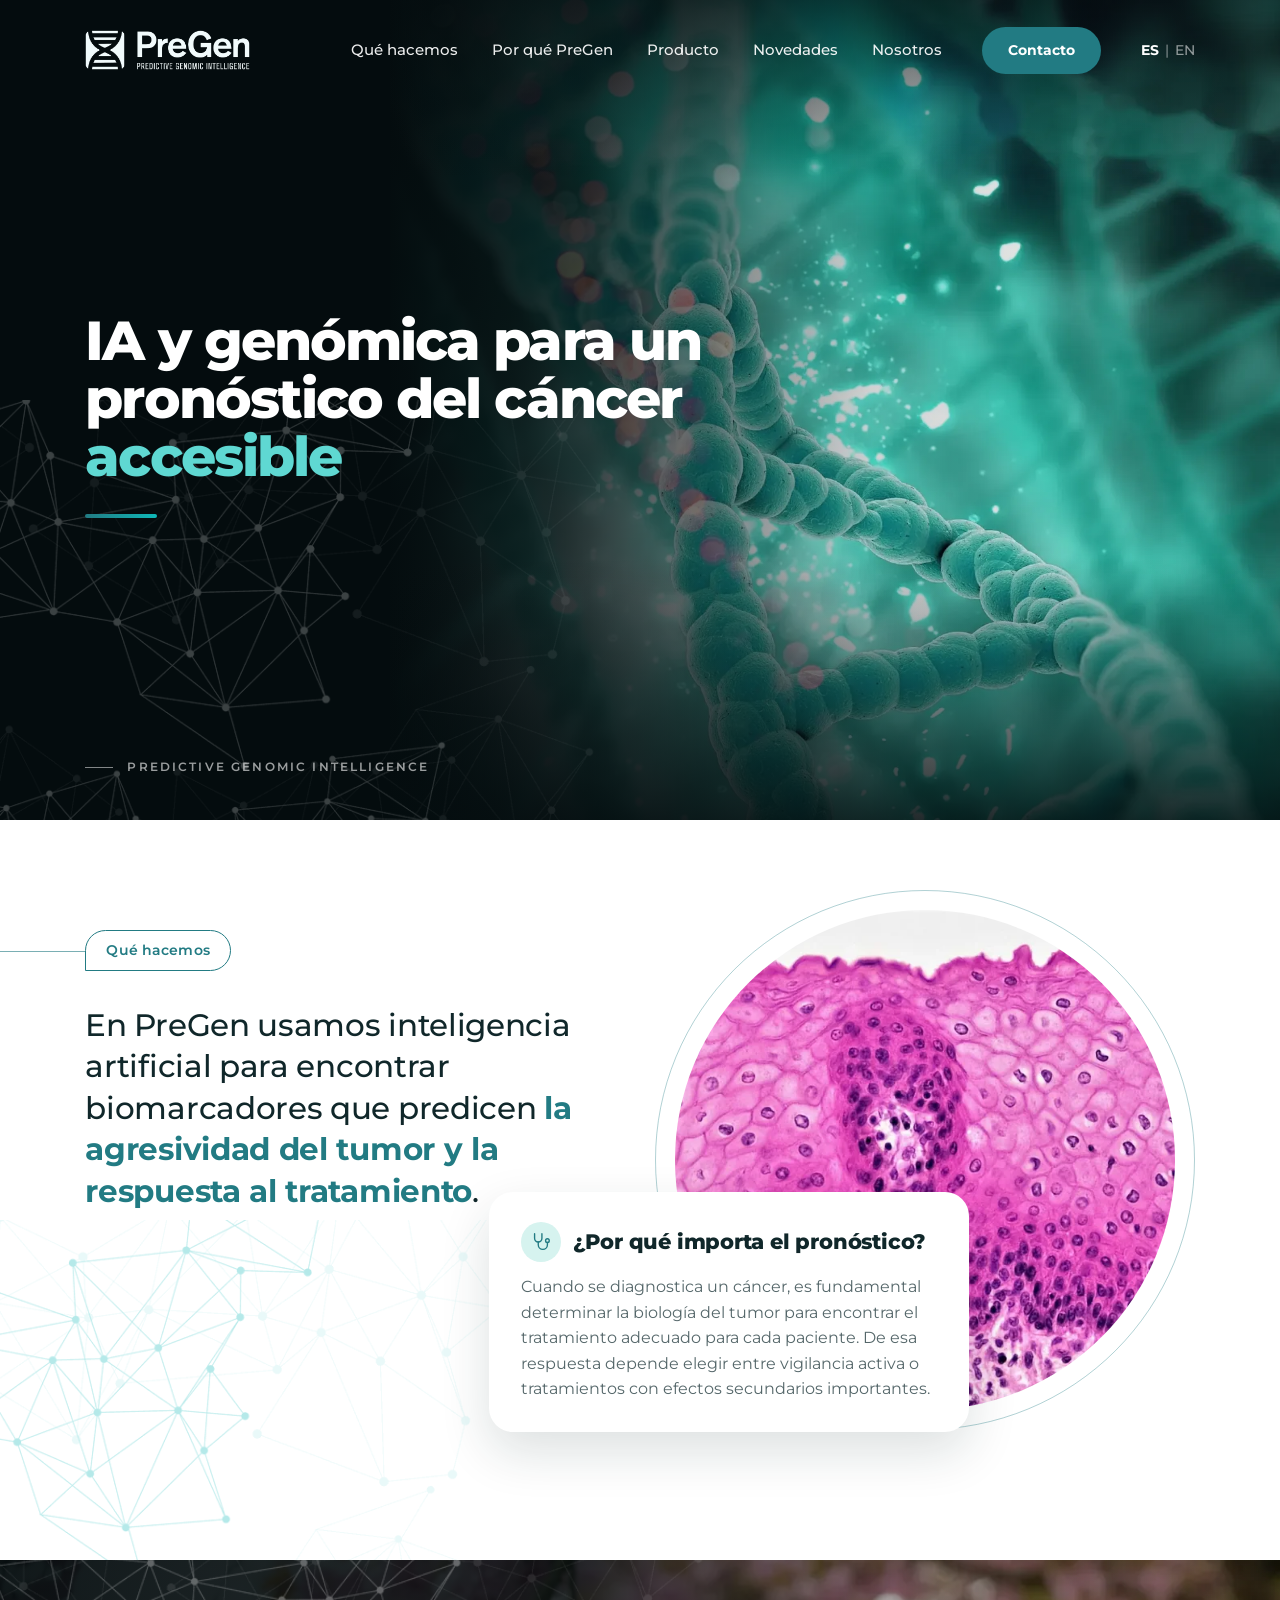
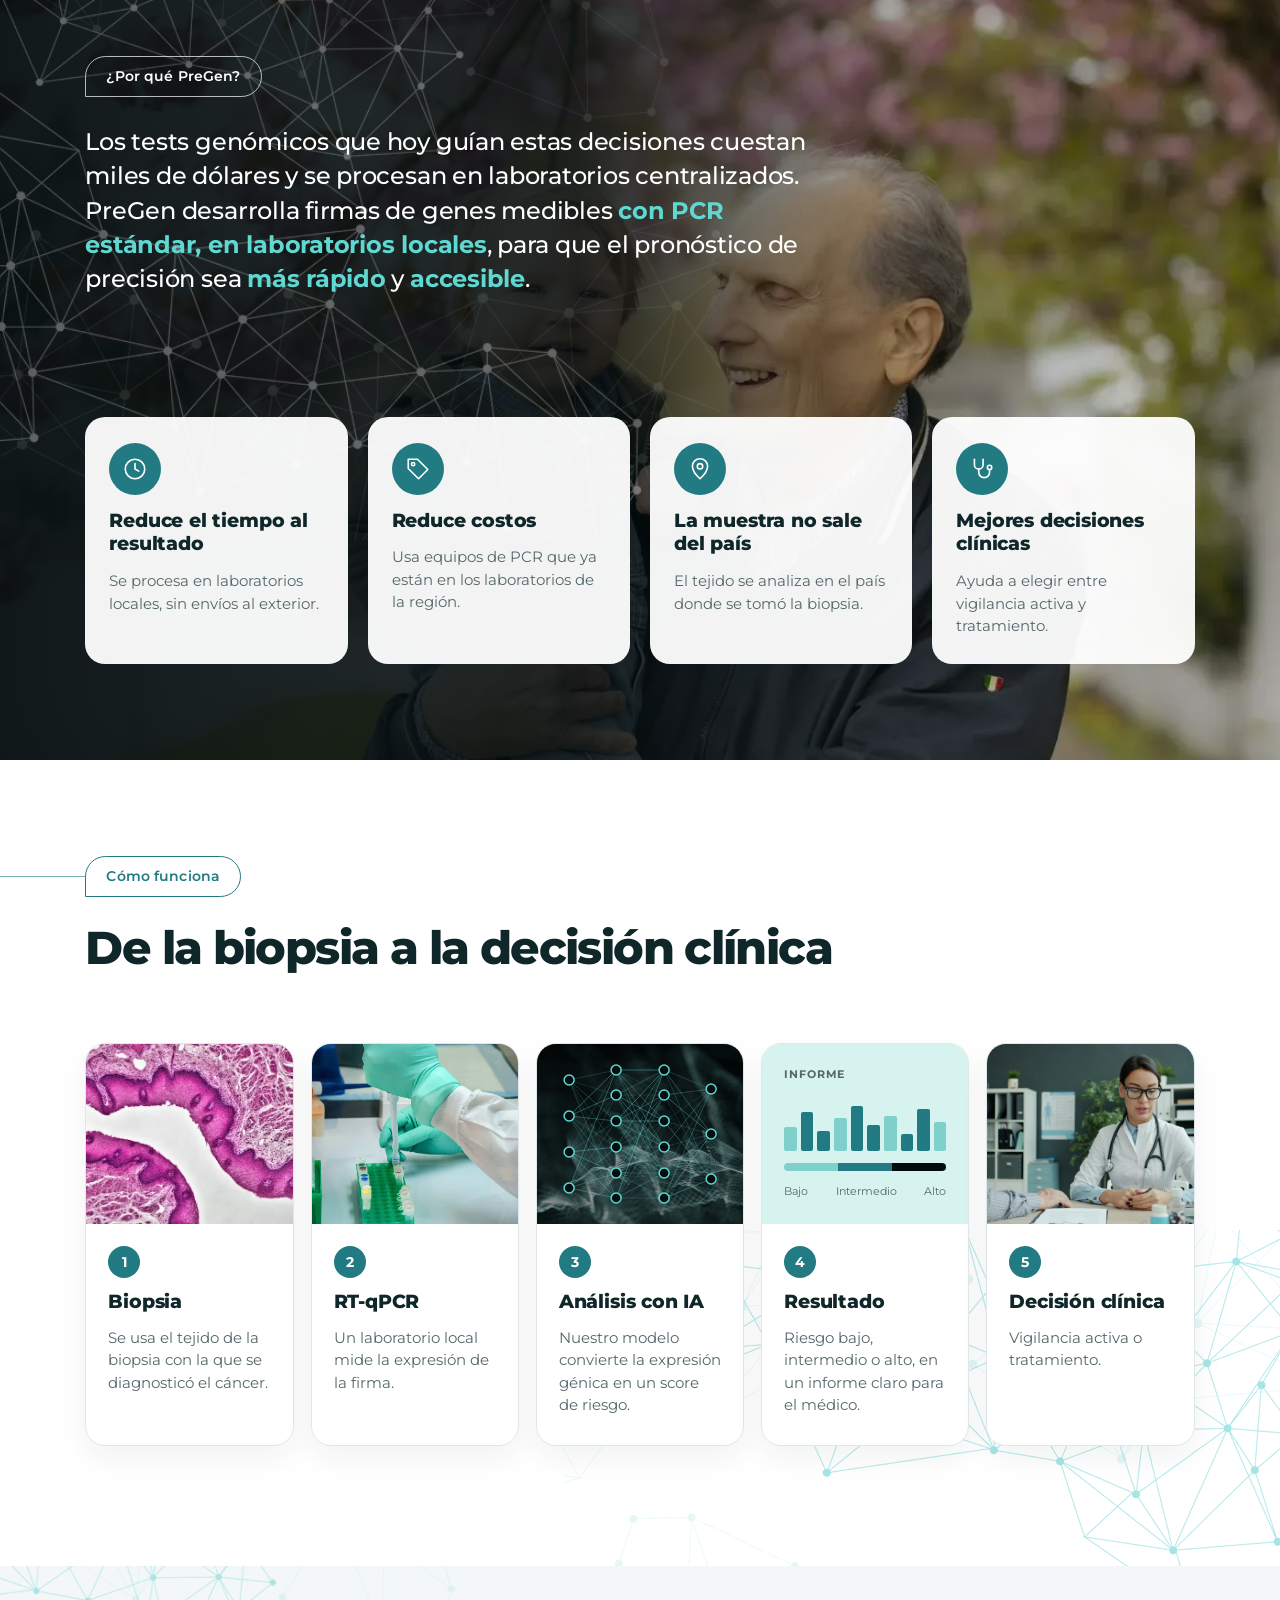
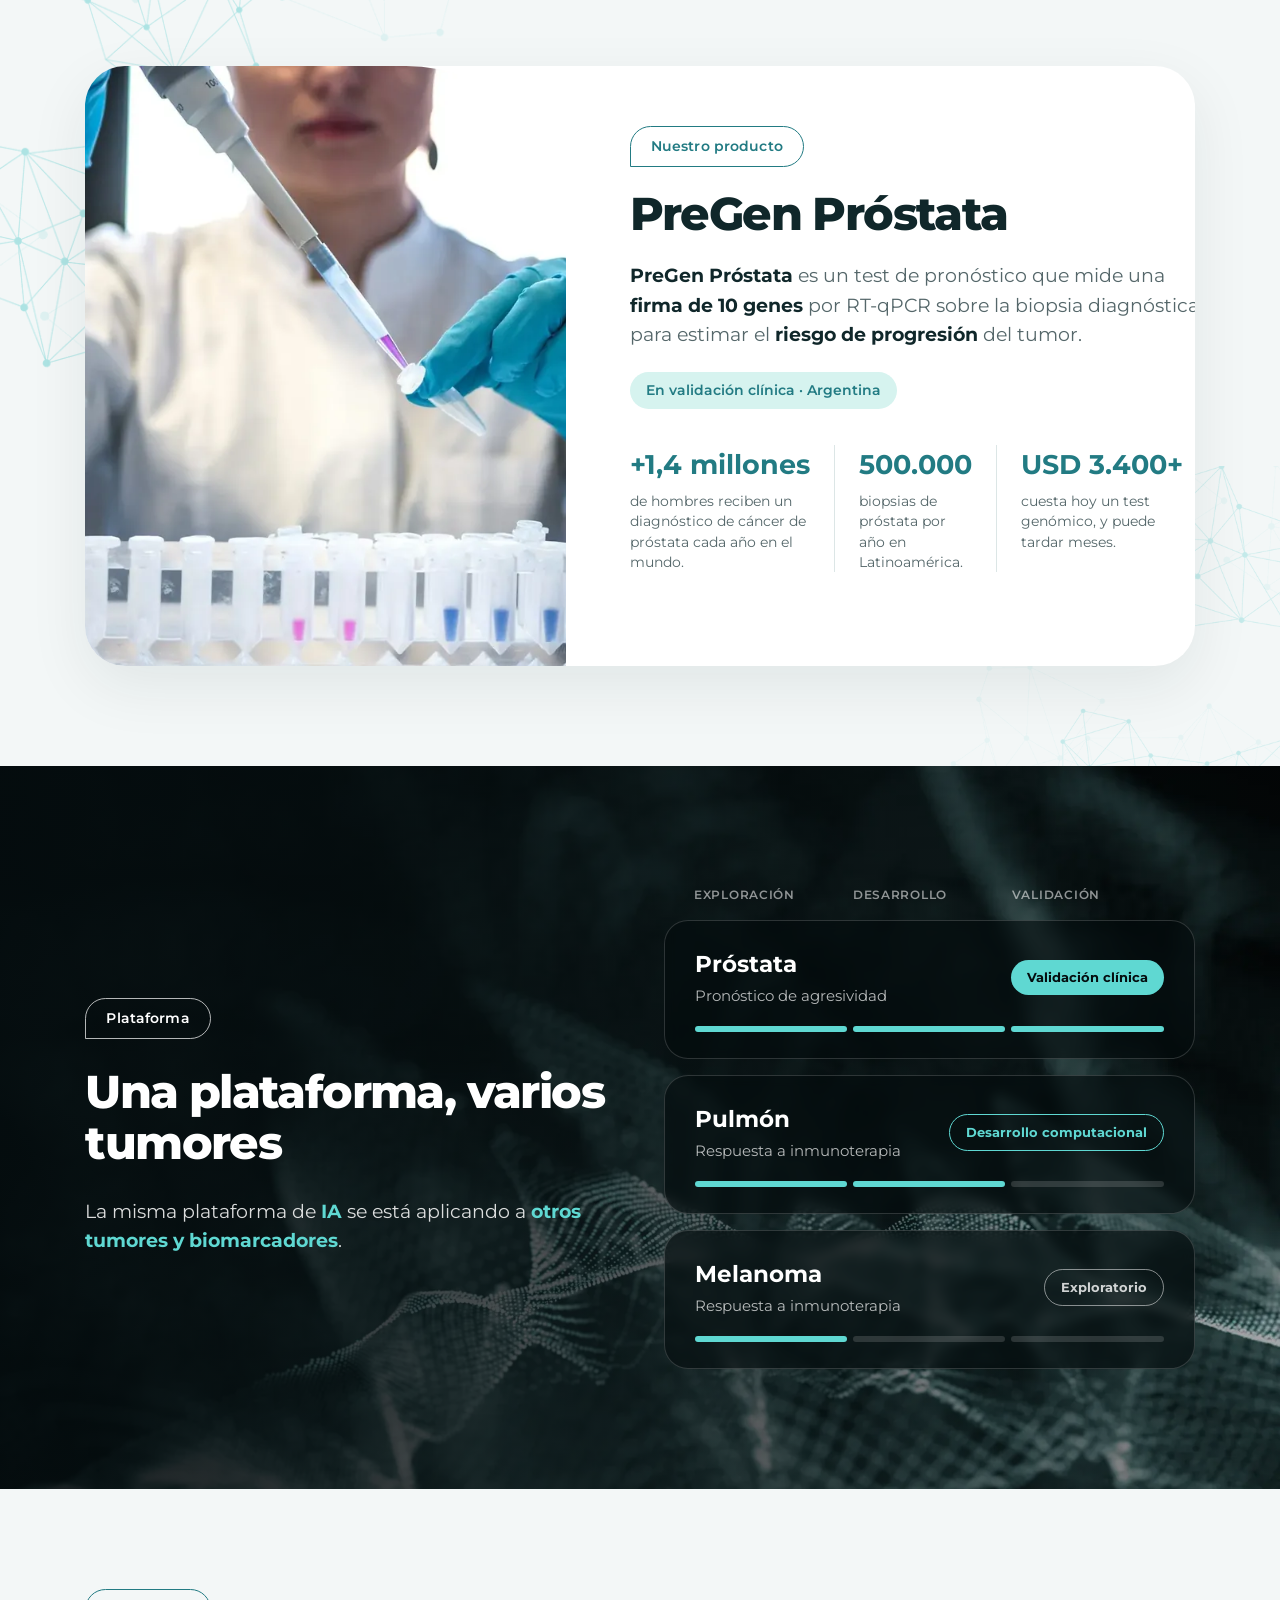
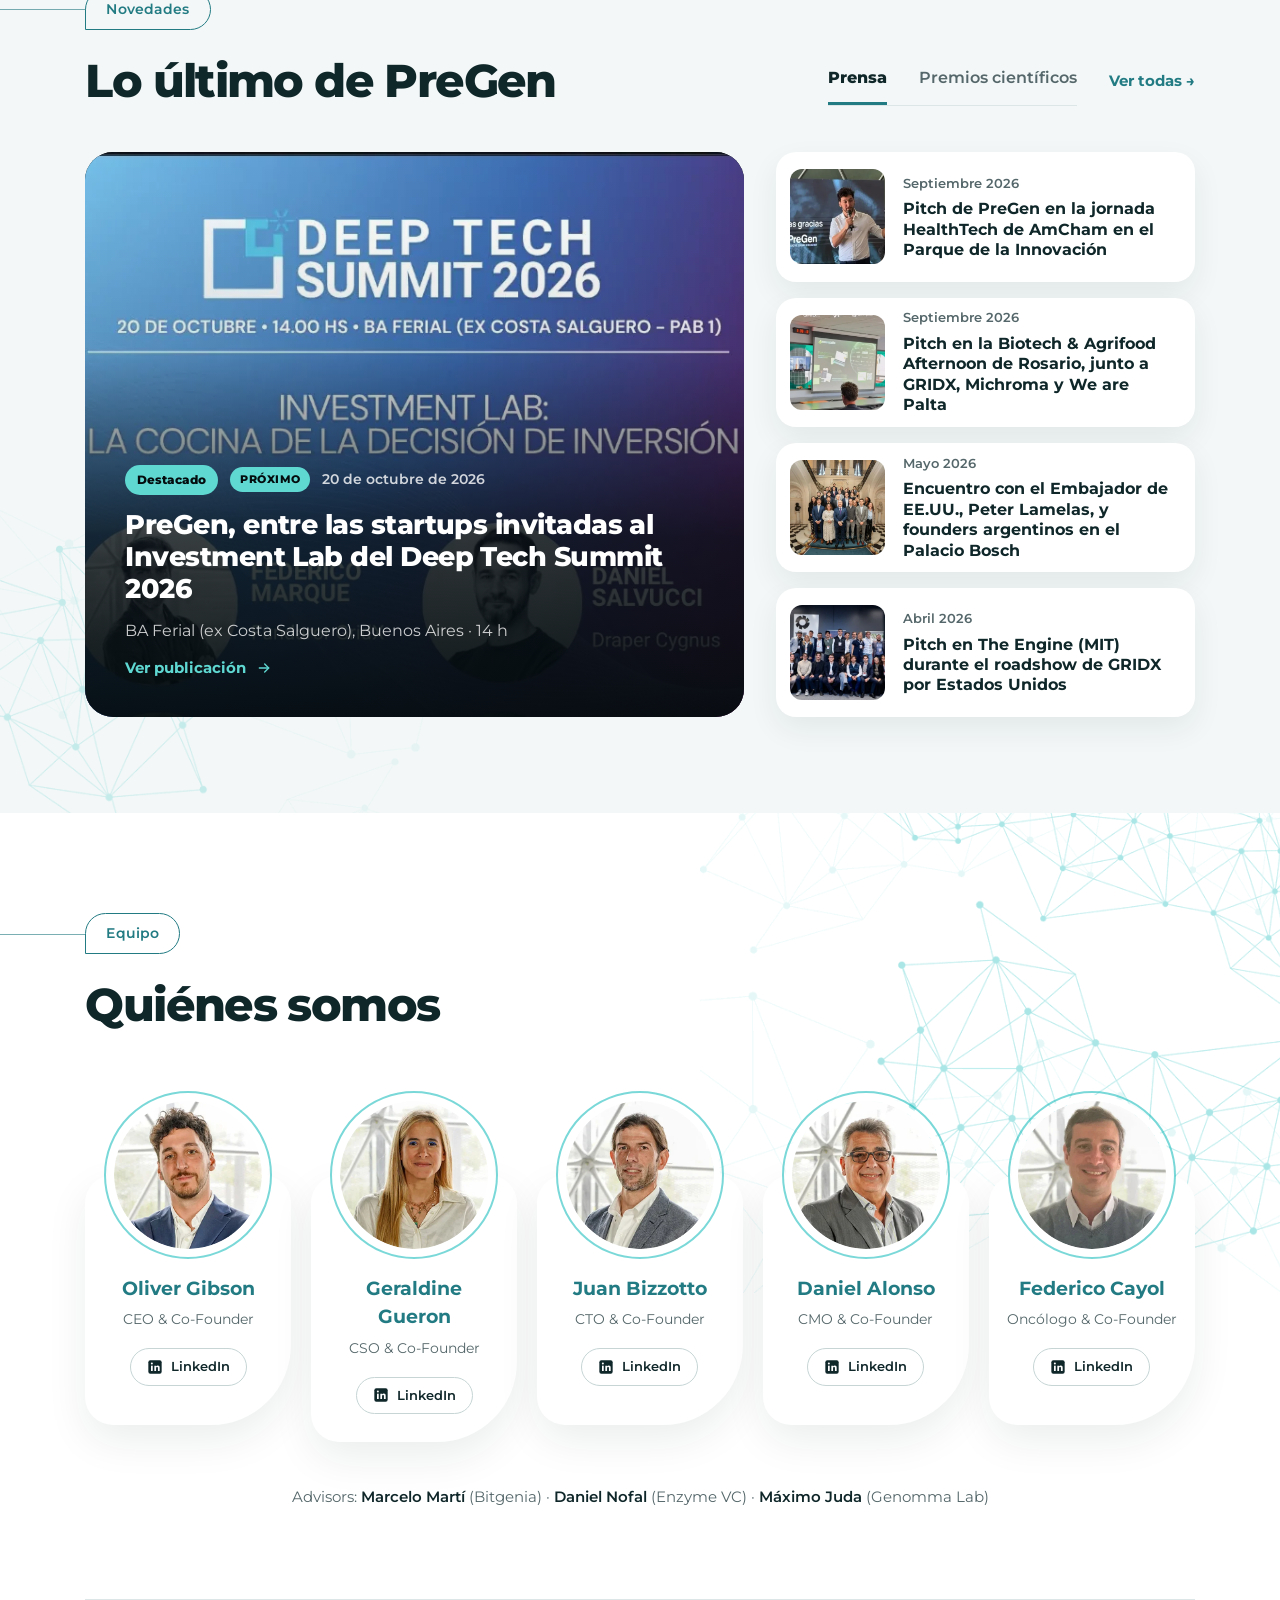
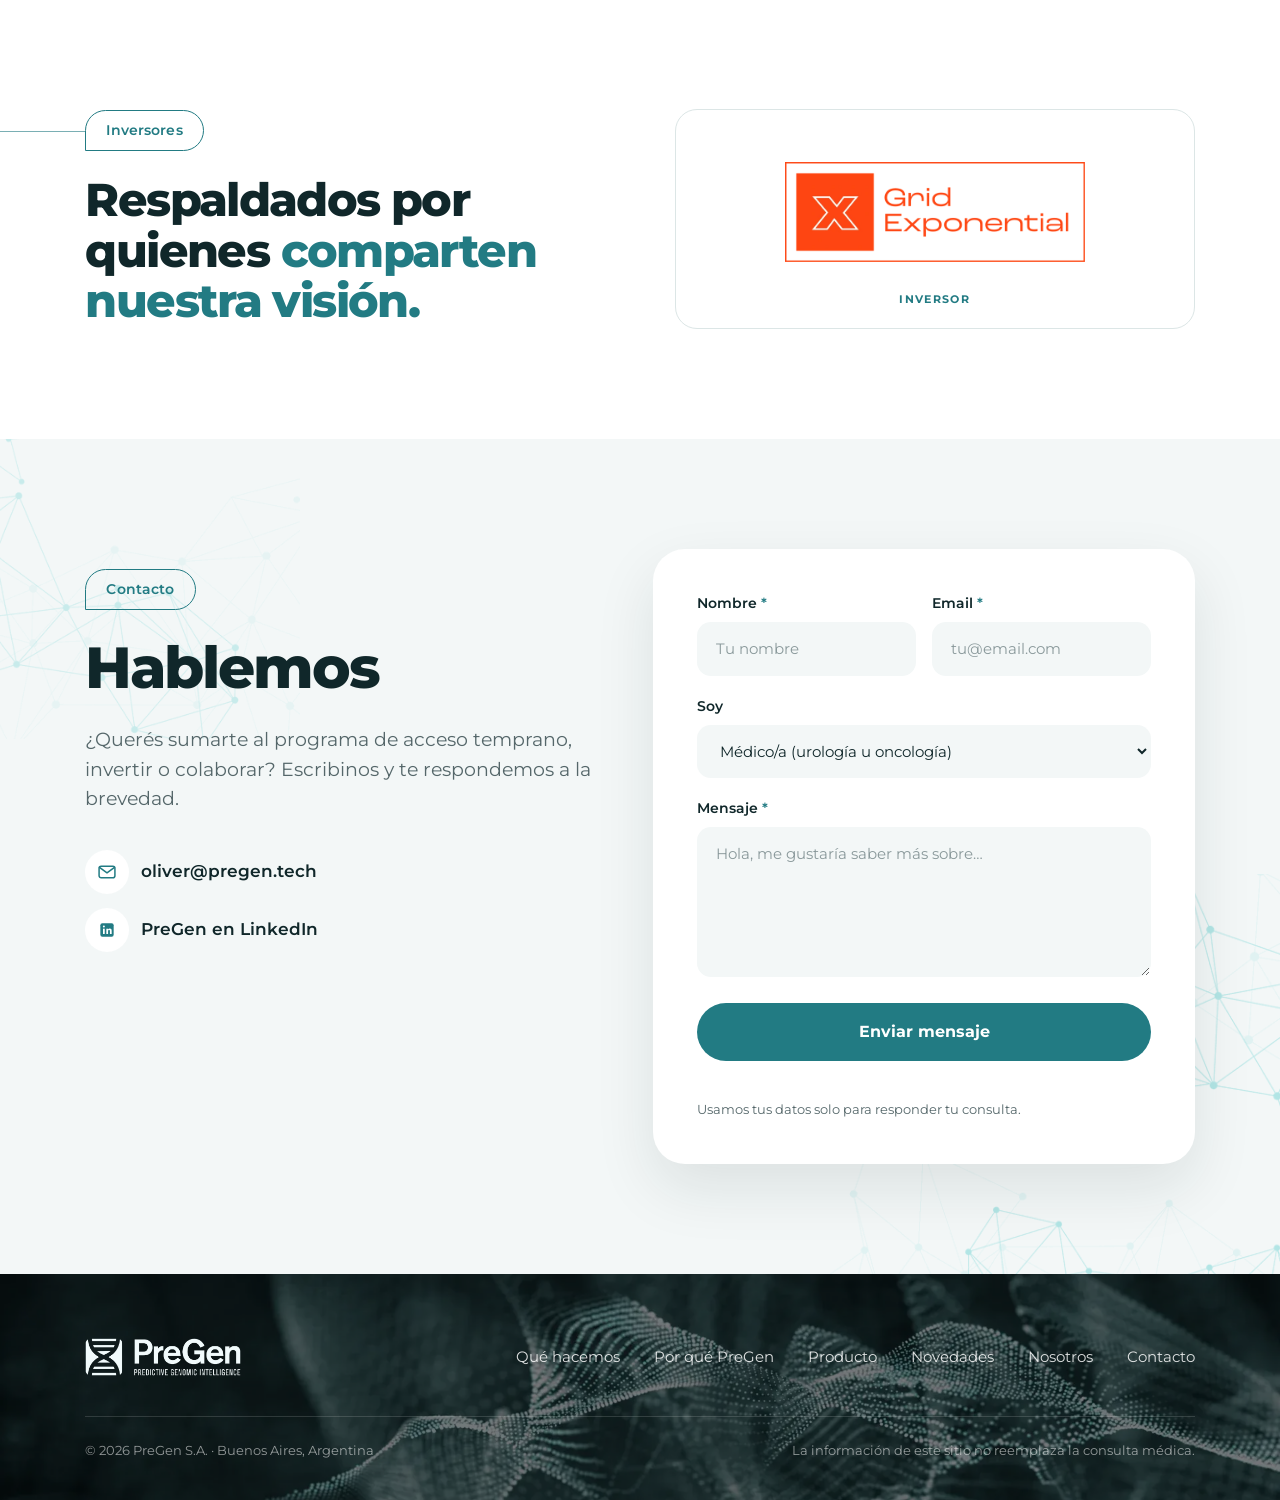
==== commit acb771f5: "Agregar logo de GRIDX en la sección de inversores Co-Authored-By: Claude Opus 5.5 <noreply@anthropic" ====
--- a/index.html
+++ b/index.html
@@ -337,7 +337,7 @@
         <span class="tag tag--line">Inversores</span>
         <h2 class="h2">Respaldados por quienes <span class="accent">comparten nuestra visión.</span></h2>
       </div>
-      <a class="investor-card" href="https://www.gridexponential.com/" target="_blank" rel="noopener" aria-label="GRIDX — sitio web (se abre en una pestaña nueva)"><span class="name">GRIDX</span><span class="role">Inversor</span></a>
+      <a class="investor-card" href="https://www.gridexponential.com/" target="_blank" rel="noopener" aria-label="GRIDX — sitio web (se abre en una pestaña nueva)"><img src="assets/img/gridx-logo.webp" alt="GRIDX · Grid Exponential" width="720" height="240" loading="lazy" decoding="async"><span class="role">Inversor</span></a>
     </div>
   </section>
   <!-- 10 · CONTACTO -->
--- a/assets/css/styles.css
+++ b/assets/css/styles.css
@@ -469,6 +469,7 @@
 }
 .investor-card { transition: border-color .2s ease, box-shadow .2s ease; }
 .investor-card:hover { border-color: var(--teal); box-shadow: 0 12px 30px rgba(16, 39, 42, .08); }
+.investor-card img { width: min(300px, 70%); height: auto; margin-top: -14px; }
 .investor-card .name { font-size: 44px; font-weight: 800; letter-spacing: .02em; color: #7E8C8E; }
 .investor-card .role { position: absolute; left: 0; right: 0; bottom: 20px; text-align: center; font-size: 11px; font-weight: 700; letter-spacing: .12em; text-transform: uppercase; color: var(--teal); }
 
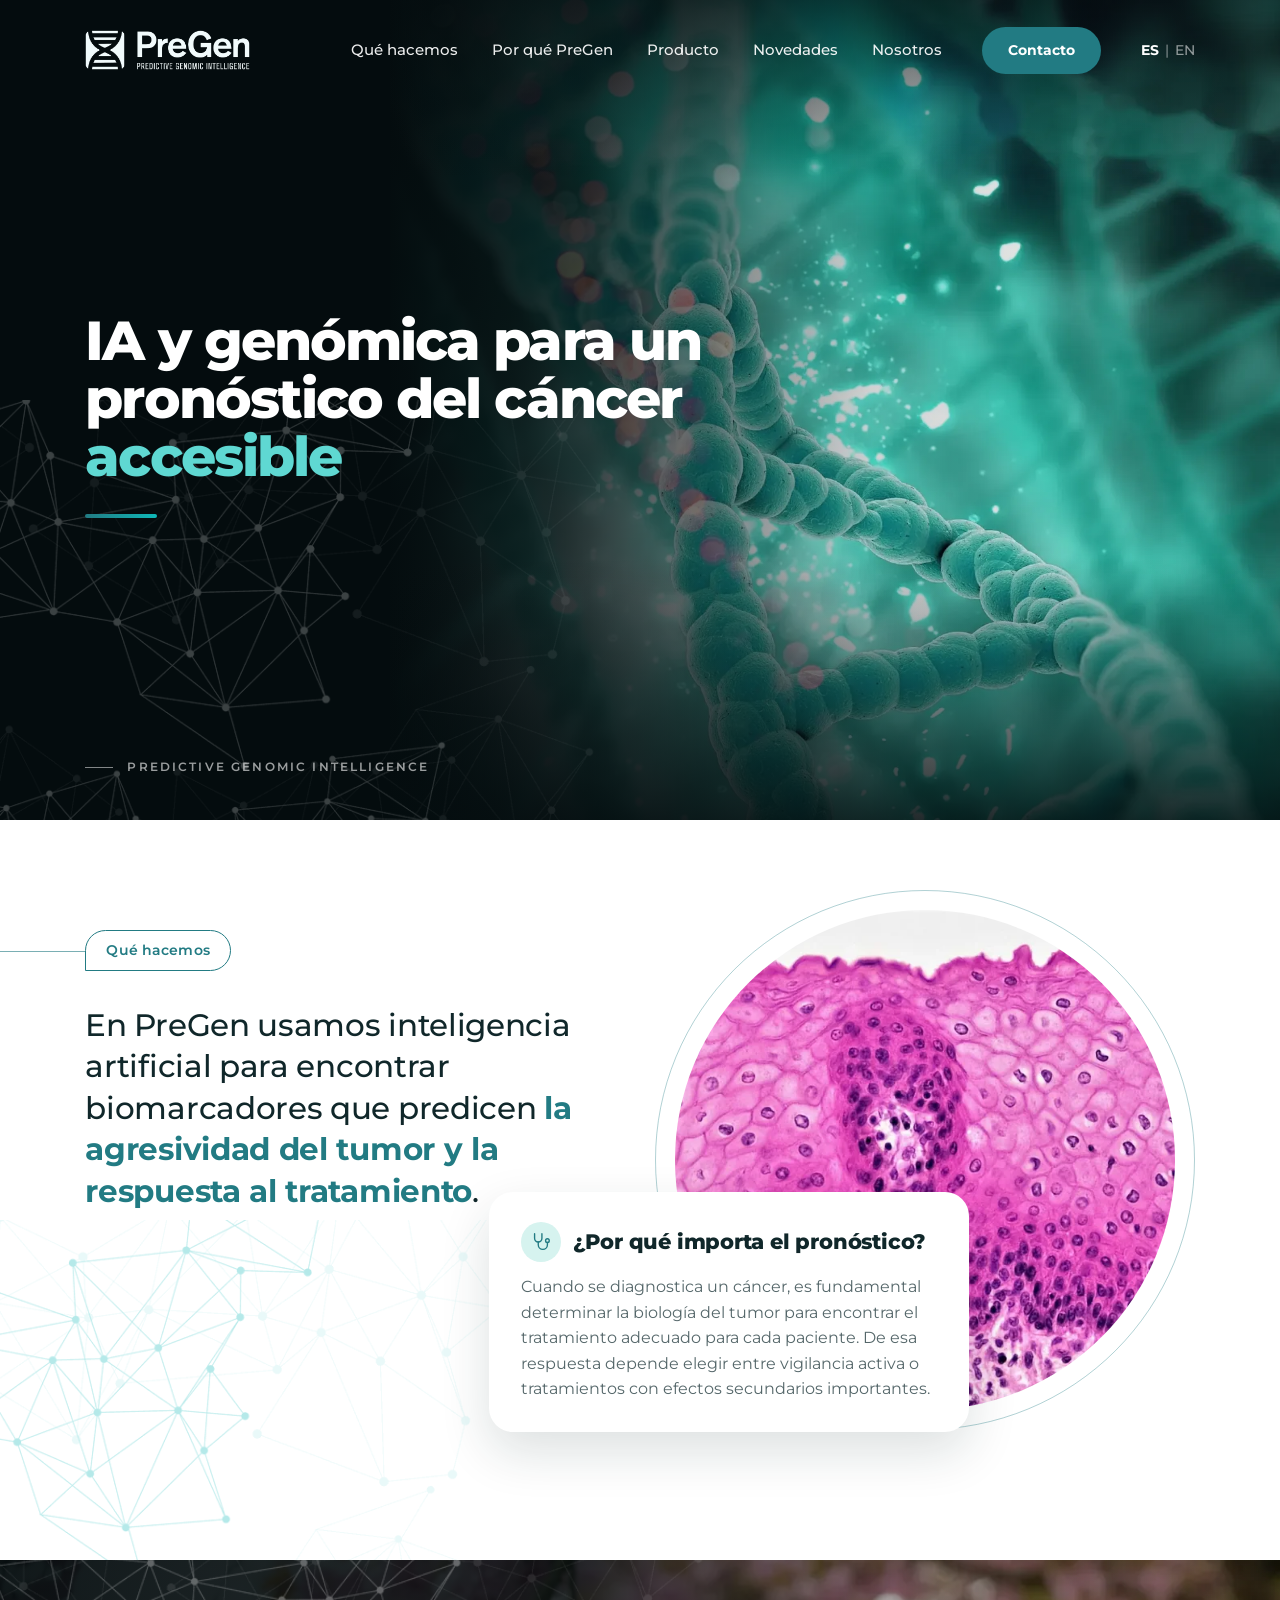
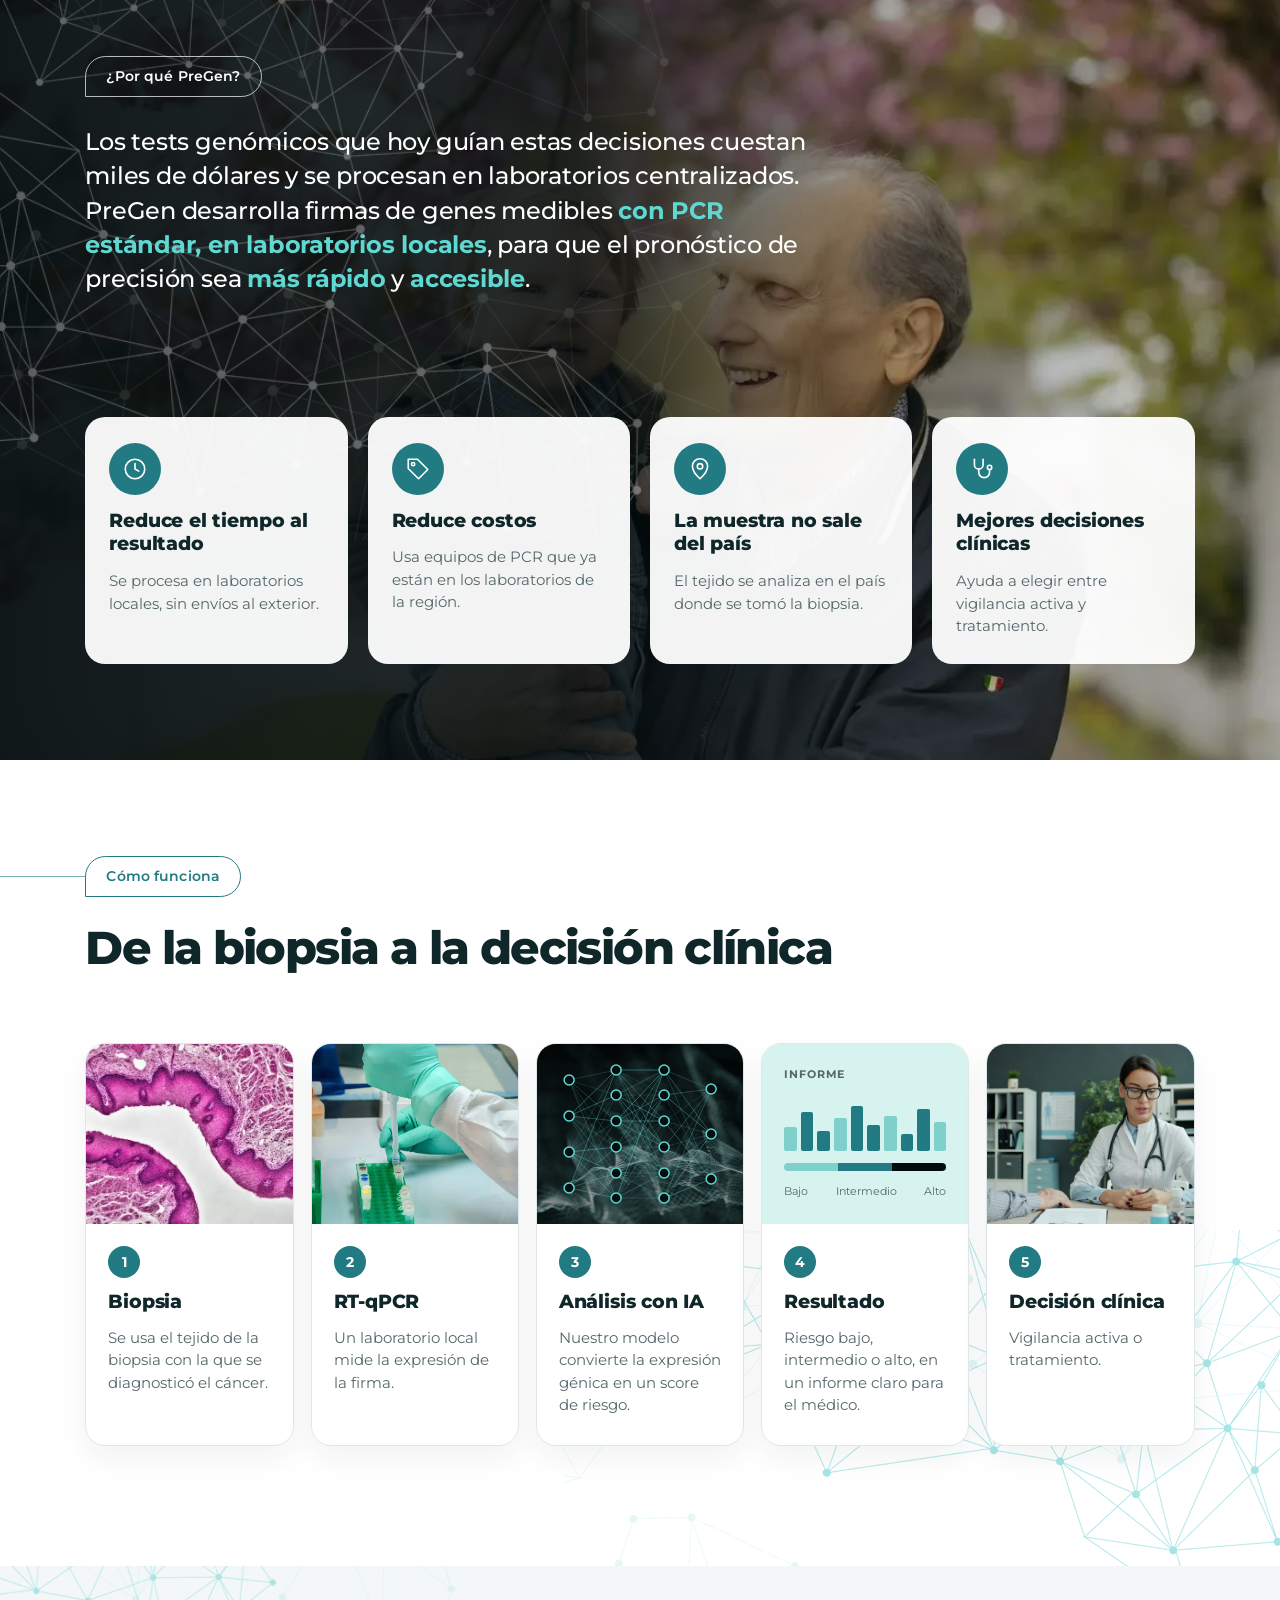
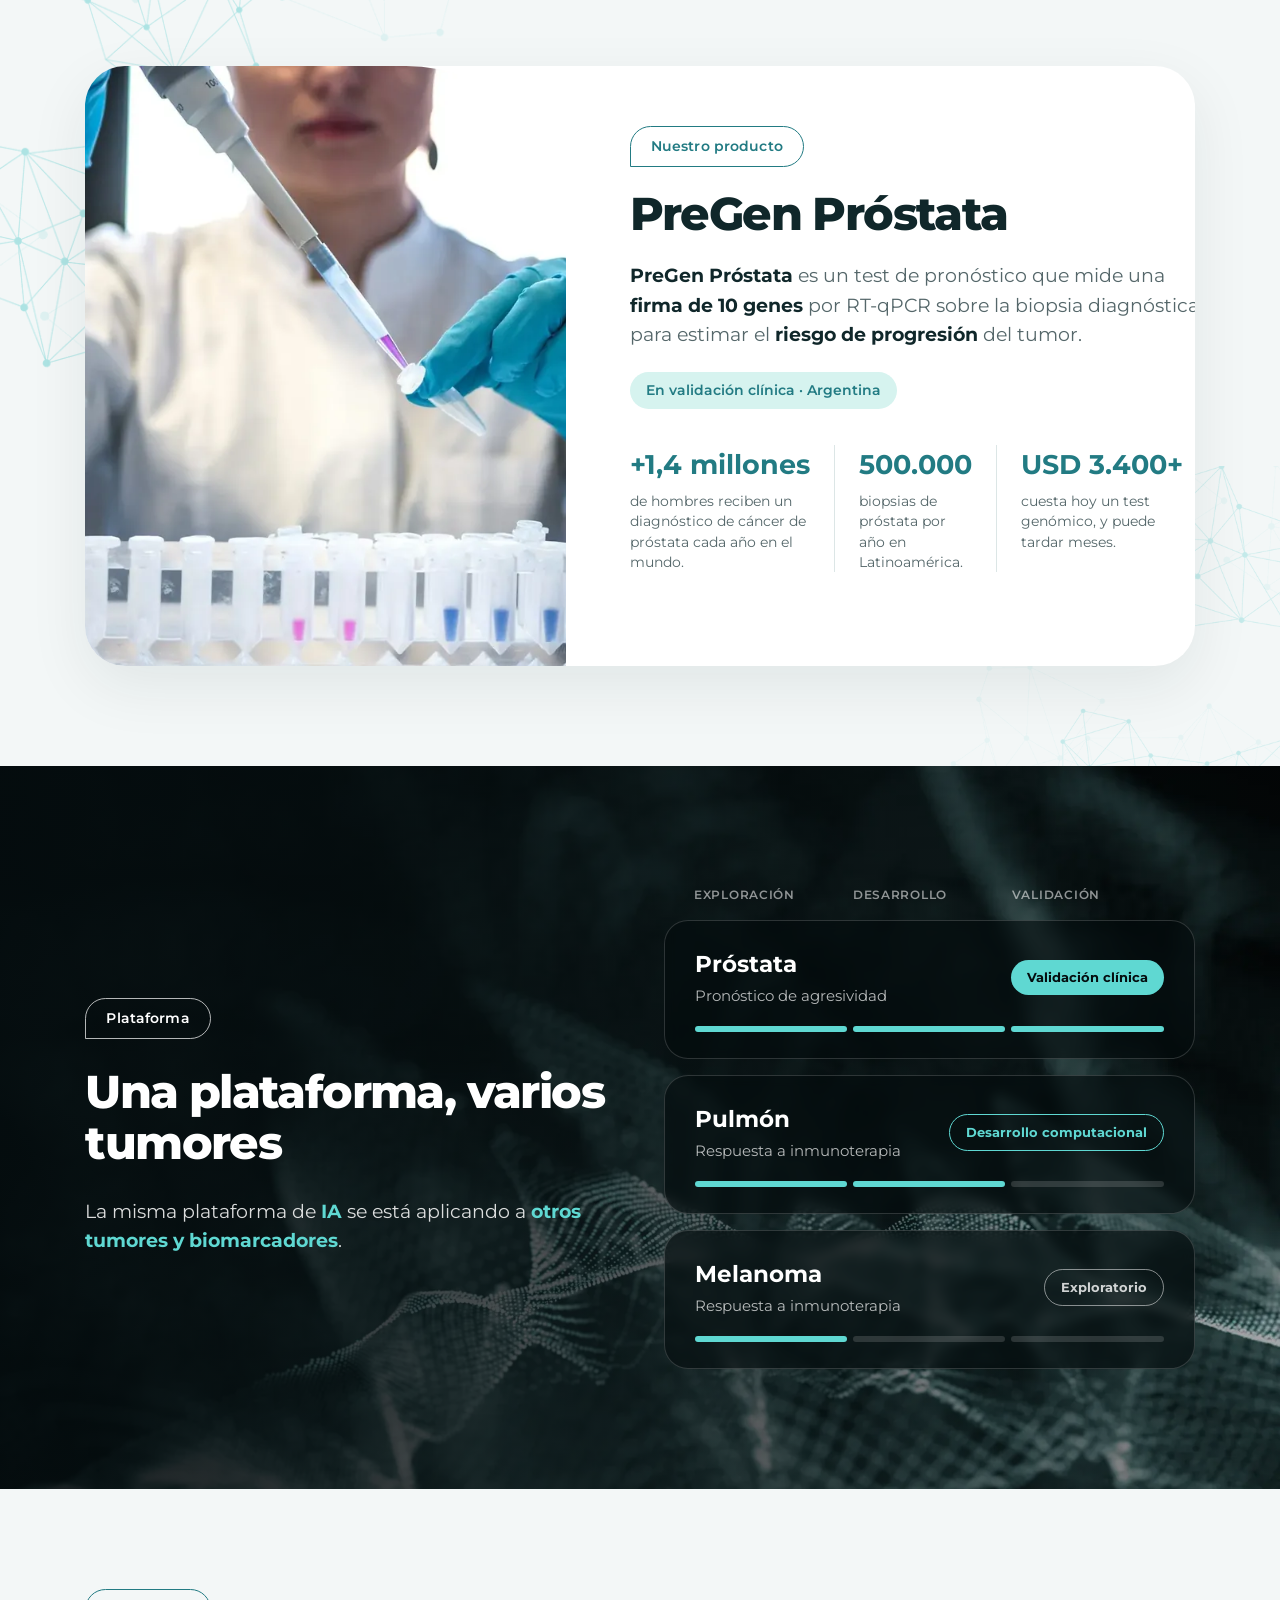
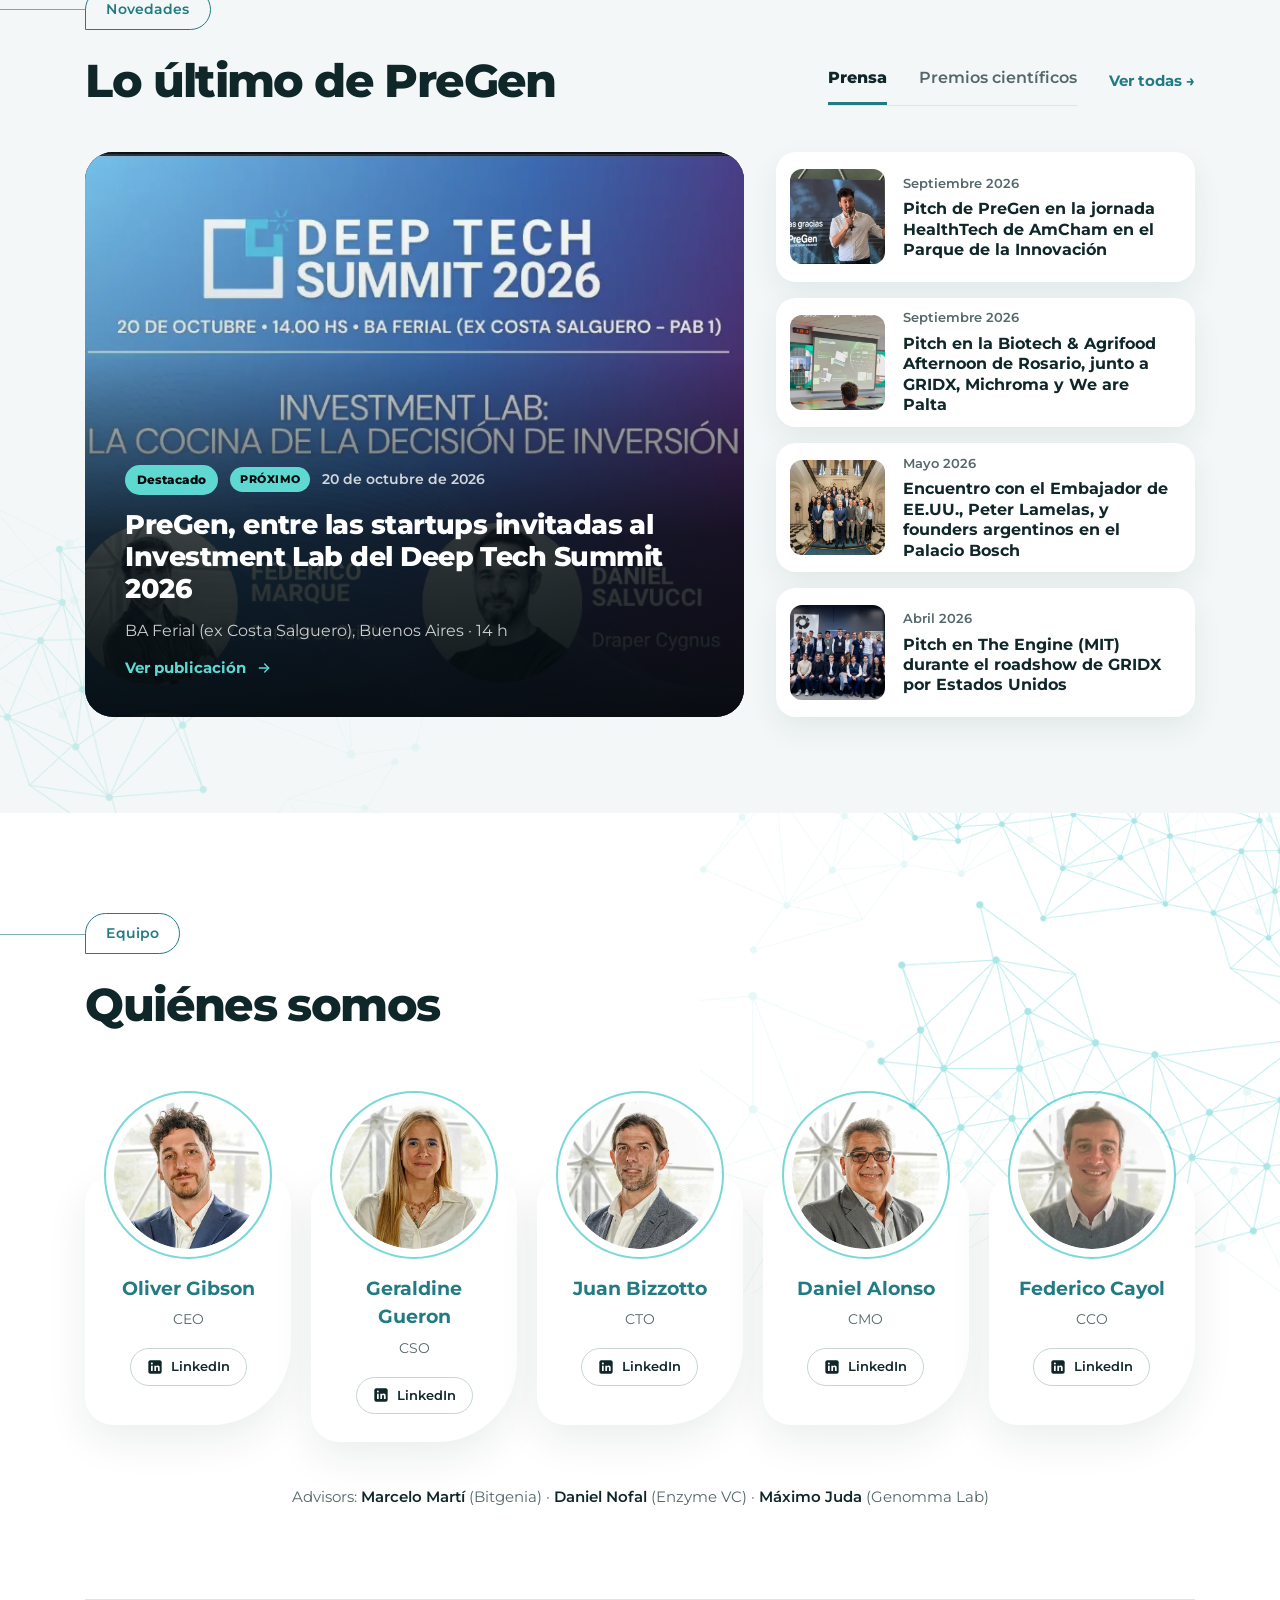
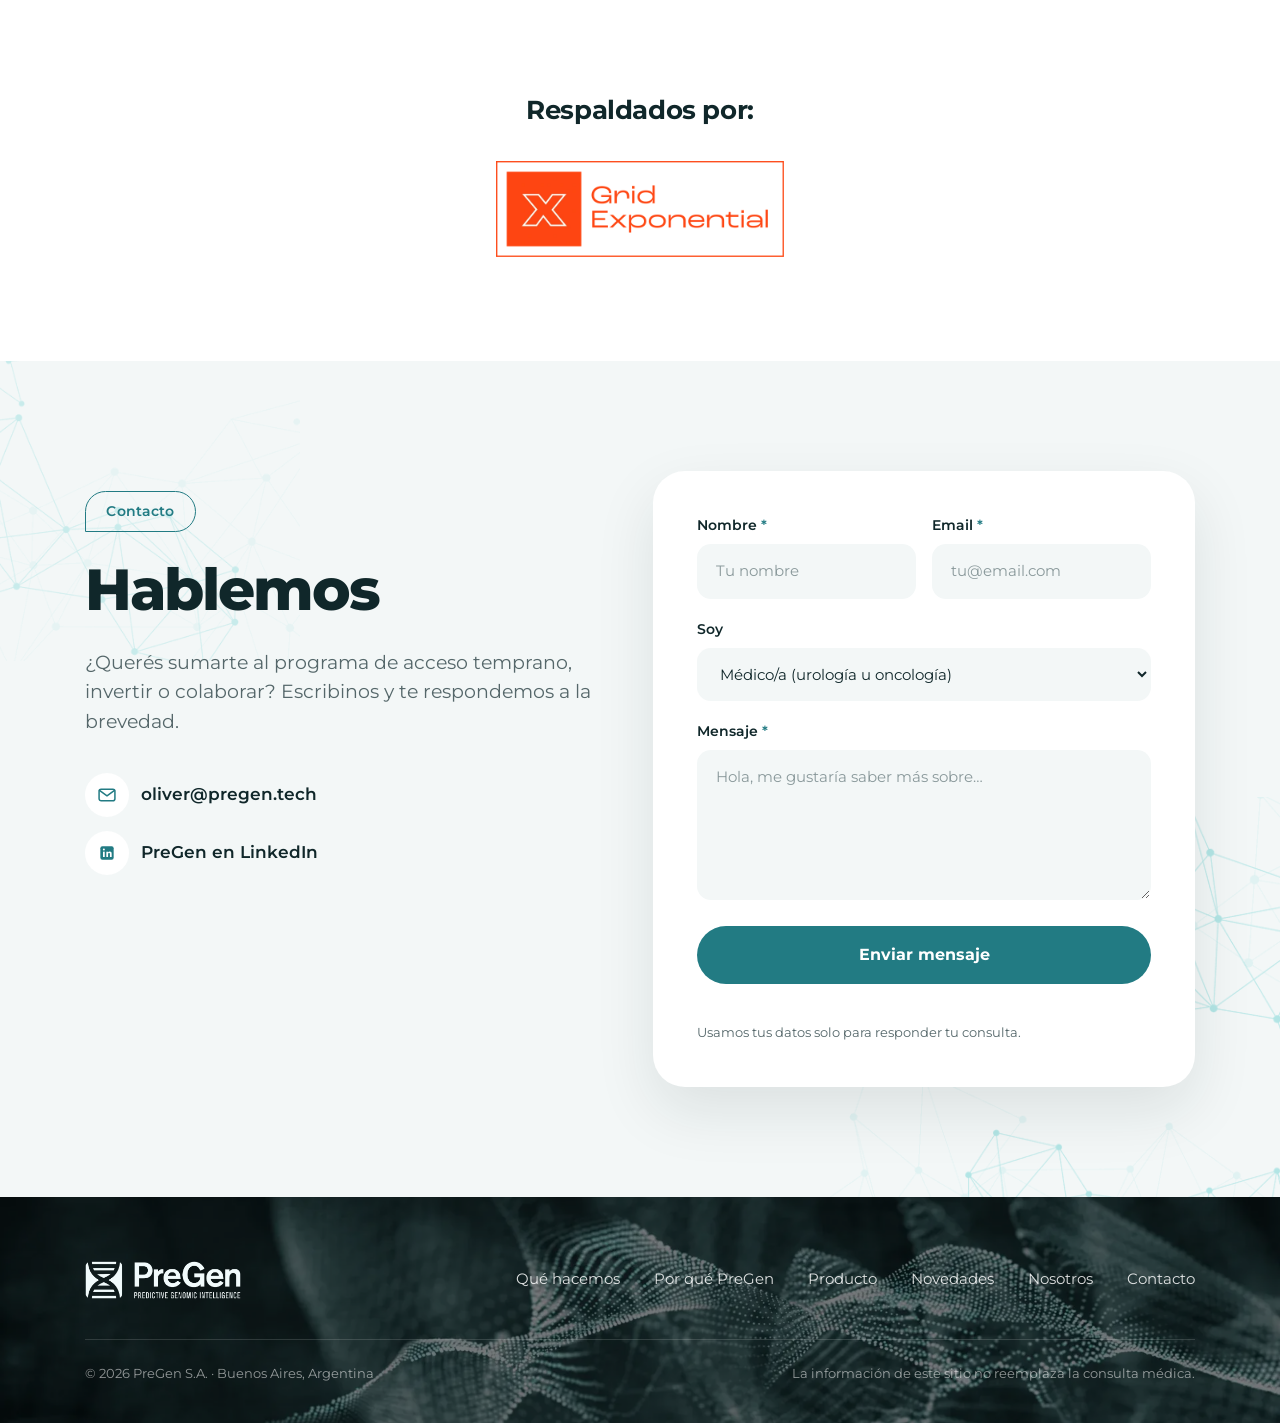
==== commit 12a67d25: "Cargos del equipo (sin Co-Founder, Federico CCO) y nuevo diseño de inversores Co-Authored-By: Claude" ====
--- a/index.html
+++ b/index.html
@@ -290,7 +290,7 @@
           <div class="member-photo"><img src="assets/img/equipo-oliver.webp" alt="Oliver Gibson" width="440" height="440" loading="lazy" decoding="async"></div>
           <div class="member-card">
             <div class="member-name">Oliver Gibson</div>
-            <div class="member-role">CEO &amp; Co-Founder</div>
+            <div class="member-role">CEO</div>
             <a class="chip" href="https://www.linkedin.com/in/oliver-gibson-665962144/" target="_blank" rel="noopener" aria-label="LinkedIn — Oliver Gibson"><svg aria-hidden="true" width="16" height="16" viewBox="0 0 24 24" fill="currentColor"><rect x="2" y="2" width="20" height="20" rx="3"></rect><rect x="6" y="10" width="2.6" height="8" fill="#FFFFFF"></rect><circle cx="7.3" cy="6.9" r="1.5" fill="#FFFFFF"></circle><path d="M11 10h2.5v1.2c.5-.8 1.4-1.4 2.7-1.4 2 0 2.8 1.3 2.8 3.4V18h-2.6v-4.3c0-1-.3-1.7-1.3-1.7s-1.5.8-1.5 1.8V18H11z" fill="#FFFFFF"></path></svg>LinkedIn</a>
           </div>
         </div>
@@ -298,7 +298,7 @@
           <div class="member-photo"><img src="assets/img/equipo-geraldine.webp" alt="Geraldine Gueron" width="440" height="440" loading="lazy" decoding="async"></div>
           <div class="member-card">
             <div class="member-name">Geraldine Gueron</div>
-            <div class="member-role">CSO &amp; Co-Founder</div>
+            <div class="member-role">CSO</div>
             <a class="chip" href="https://www.linkedin.com/in/geraldine-gueron-18123b20/" target="_blank" rel="noopener" aria-label="LinkedIn — Geraldine Gueron"><svg aria-hidden="true" width="16" height="16" viewBox="0 0 24 24" fill="currentColor"><rect x="2" y="2" width="20" height="20" rx="3"></rect><rect x="6" y="10" width="2.6" height="8" fill="#FFFFFF"></rect><circle cx="7.3" cy="6.9" r="1.5" fill="#FFFFFF"></circle><path d="M11 10h2.5v1.2c.5-.8 1.4-1.4 2.7-1.4 2 0 2.8 1.3 2.8 3.4V18h-2.6v-4.3c0-1-.3-1.7-1.3-1.7s-1.5.8-1.5 1.8V18H11z" fill="#FFFFFF"></path></svg>LinkedIn</a>
           </div>
         </div>
@@ -306,7 +306,7 @@
           <div class="member-photo"><img src="assets/img/equipo-juan.webp" alt="Juan Bizzotto" width="440" height="440" loading="lazy" decoding="async"></div>
           <div class="member-card">
             <div class="member-name">Juan Bizzotto</div>
-            <div class="member-role">CTO &amp; Co-Founder</div>
+            <div class="member-role">CTO</div>
             <a class="chip" href="https://www.linkedin.com/in/juan-bizzotto/" target="_blank" rel="noopener" aria-label="LinkedIn — Juan Bizzotto"><svg aria-hidden="true" width="16" height="16" viewBox="0 0 24 24" fill="currentColor"><rect x="2" y="2" width="20" height="20" rx="3"></rect><rect x="6" y="10" width="2.6" height="8" fill="#FFFFFF"></rect><circle cx="7.3" cy="6.9" r="1.5" fill="#FFFFFF"></circle><path d="M11 10h2.5v1.2c.5-.8 1.4-1.4 2.7-1.4 2 0 2.8 1.3 2.8 3.4V18h-2.6v-4.3c0-1-.3-1.7-1.3-1.7s-1.5.8-1.5 1.8V18H11z" fill="#FFFFFF"></path></svg>LinkedIn</a>
           </div>
         </div>
@@ -314,7 +314,7 @@
           <div class="member-photo"><img src="assets/img/equipo-daniel.webp" alt="Daniel Alonso" width="440" height="440" loading="lazy" decoding="async"></div>
           <div class="member-card">
             <div class="member-name">Daniel Alonso</div>
-            <div class="member-role">CMO &amp; Co-Founder</div>
+            <div class="member-role">CMO</div>
             <a class="chip" href="https://www.linkedin.com/in/daniel-f-alonso-b1b721300/" target="_blank" rel="noopener" aria-label="LinkedIn — Daniel Alonso"><svg aria-hidden="true" width="16" height="16" viewBox="0 0 24 24" fill="currentColor"><rect x="2" y="2" width="20" height="20" rx="3"></rect><rect x="6" y="10" width="2.6" height="8" fill="#FFFFFF"></rect><circle cx="7.3" cy="6.9" r="1.5" fill="#FFFFFF"></circle><path d="M11 10h2.5v1.2c.5-.8 1.4-1.4 2.7-1.4 2 0 2.8 1.3 2.8 3.4V18h-2.6v-4.3c0-1-.3-1.7-1.3-1.7s-1.5.8-1.5 1.8V18H11z" fill="#FFFFFF"></path></svg>LinkedIn</a>
           </div>
         </div>
@@ -322,7 +322,7 @@
           <div class="member-photo"><img src="assets/img/equipo-federico.webp" alt="Federico Cayol" width="440" height="440" loading="lazy" decoding="async"></div>
           <div class="member-card">
             <div class="member-name">Federico Cayol</div>
-            <div class="member-role">Oncólogo &amp; Co-Founder</div>
+            <div class="member-role">CCO</div>
             <a class="chip" href="https://www.linkedin.com/in/federico-cayol-98434613/" target="_blank" rel="noopener" aria-label="LinkedIn — Federico Cayol"><svg aria-hidden="true" width="16" height="16" viewBox="0 0 24 24" fill="currentColor"><rect x="2" y="2" width="20" height="20" rx="3"></rect><rect x="6" y="10" width="2.6" height="8" fill="#FFFFFF"></rect><circle cx="7.3" cy="6.9" r="1.5" fill="#FFFFFF"></circle><path d="M11 10h2.5v1.2c.5-.8 1.4-1.4 2.7-1.4 2 0 2.8 1.3 2.8 3.4V18h-2.6v-4.3c0-1-.3-1.7-1.3-1.7s-1.5.8-1.5 1.8V18H11z" fill="#FFFFFF"></path></svg>LinkedIn</a>
           </div>
         </div>
@@ -332,12 +332,11 @@
   </section>
   <!-- 9 · INVERSORES -->
   <section class="investors" id="inversores">
-    <div class="wrap investors-grid">
-      <div class="investors-text">
-        <span class="tag tag--line">Inversores</span>
-        <h2 class="h2">Respaldados por quienes <span class="accent">comparten nuestra visión.</span></h2>
-      </div>
-      <a class="investor-card" href="https://www.gridexponential.com/" target="_blank" rel="noopener" aria-label="GRIDX — sitio web (se abre en una pestaña nueva)"><img src="assets/img/gridx-logo.webp" alt="GRIDX · Grid Exponential" width="720" height="240" loading="lazy" decoding="async"><span class="role">Inversor</span></a>
+    <div class="wrap investors-inner">
+      <h2 class="investors-title">Respaldados por:</h2>
+      <div class="investor-logos">
+        <a class="investor-logo" href="https://www.gridexponential.com/" target="_blank" rel="noopener" aria-label="GRIDX — sitio web (se abre en una pestaña nueva)"><img src="assets/img/gridx-logo.webp" alt="GRIDX · Grid Exponential" width="720" height="240" loading="lazy" decoding="async"></a>
+      </div>
     </div>
   </section>
   <!-- 10 · CONTACTO -->
@@ -354,15 +353,18 @@
           <a href="https://www.linkedin.com/company/pregenbio/" target="_blank" rel="noopener"><span><svg aria-hidden="true" width="16" height="16" viewBox="0 0 24 24" fill="#227B83"><rect x="2" y="2" width="20" height="20" rx="3"></rect><rect x="6" y="10" width="2.6" height="8" fill="#FFFFFF"></rect><circle cx="7.3" cy="6.9" r="1.5" fill="#FFFFFF"></circle><path d="M11 10h2.5v1.2c.5-.8 1.4-1.4 2.7-1.4 2 0 2.8 1.3 2.8 3.4V18h-2.6v-4.3c0-1-.3-1.7-1.3-1.7s-1.5.8-1.5 1.8V18H11z" fill="#FFFFFF"></path></svg></span>PreGen en LinkedIn</a>
         </div>
       </div>
-      <form class="form" action="contacto.php" method="post" novalidate>
+      <form class="form" action="https://formsubmit.co/oliver@pregen.tech" data-ajax="https://formsubmit.co/ajax/oliver@pregen.tech" method="post" novalidate>
         <div class="form-row">
           <div class="field"><label for="c-nombre">Nombre <span>*</span></label><input id="c-nombre" name="nombre" type="text" autocomplete="name" placeholder="Tu nombre" required maxlength="120"></div>
           <div class="field"><label for="c-email">Email <span>*</span></label><input id="c-email" name="email" type="email" autocomplete="email" placeholder="tu@email.com" required maxlength="160"></div>
         </div>
         <div class="field"><label for="c-rol">Soy</label><select id="c-rol" name="rol"><option>Médico/a (urología u oncología)</option><option>Laboratorio</option><option>Inversor/a</option><option>Paciente o familiar</option><option>Otro</option></select></div>
         <div class="field"><label for="c-msj">Mensaje <span>*</span></label><textarea id="c-msj" name="mensaje" placeholder="Hola, me gustaría saber más sobre…" required maxlength="5000"></textarea></div>
-        <div class="hp" aria-hidden="true"><label for="c-web">No completar este campo</label><input id="c-web" name="website" type="text" tabindex="-1" autocomplete="off"></div>
-        <input type="hidden" name="ts" value="">
+        <div class="hp" aria-hidden="true"><label for="c-web">No completar este campo</label><input id="c-web" name="_honey" type="text" tabindex="-1" autocomplete="off"></div>
+        <input type="hidden" name="_subject" value="Nuevo mensaje desde pregen.tech">
+        <input type="hidden" name="_template" value="table">
+        <input type="hidden" name="_captcha" value="false">
+        <input type="hidden" name="_next" value="https://pregen.tech/?contacto=ok#contacto">
         <input type="hidden" name="lang" value="es">
         <button class="btn btn--block" type="submit">Enviar mensaje</button>
         <div class="form-status" role="status" aria-live="polite"></div>
--- a/assets/css/styles.css
+++ b/assets/css/styles.css
@@ -450,28 +450,14 @@
 .advisors strong { color: var(--ink); font-weight: 600; }
 
 /* ---------- 9 · Inversores ---------- */
-.investors { padding: 110px 0; background: #FFFFFF; }
-.investors .wrap::before { content: ""; position: absolute; left: var(--pad); right: var(--pad); top: -110px; height: 1px; background: var(--line); }
-.investors-grid { display: flex; align-items: center; justify-content: space-between; gap: 40px; }
-.investors-text { display: flex; flex-direction: column; align-items: flex-start; gap: 24px; max-width: 640px; }
-.investor-card {
-  position: relative;
-  width: 520px;
-  max-width: 100%;
-  height: 220px;
-  flex: none;
-  border: 1px solid var(--line);
-  border-radius: 22px;
-  display: flex;
-  align-items: center;
-  justify-content: center;
-  text-decoration: none;
-}
-.investor-card { transition: border-color .2s ease, box-shadow .2s ease; }
-.investor-card:hover { border-color: var(--teal); box-shadow: 0 12px 30px rgba(16, 39, 42, .08); }
-.investor-card img { width: min(300px, 70%); height: auto; margin-top: -14px; }
-.investor-card .name { font-size: 44px; font-weight: 800; letter-spacing: .02em; color: #7E8C8E; }
-.investor-card .role { position: absolute; left: 0; right: 0; bottom: 20px; text-align: center; font-size: 11px; font-weight: 700; letter-spacing: .12em; text-transform: uppercase; color: var(--teal); }
+.investors { padding: 96px 0 104px; background: #FFFFFF; }
+.investors .wrap::before { content: ""; position: absolute; left: var(--pad); right: var(--pad); top: -96px; height: 1px; background: var(--line); }
+.investors-inner { display: flex; flex-direction: column; align-items: center; gap: 36px; text-align: center; }
+.investors-title { font-size: clamp(22px, 2vw, 28px); line-height: 1.2; font-weight: 700; letter-spacing: -0.015em; color: var(--ink); }
+.investor-logos { display: flex; flex-wrap: wrap; align-items: center; justify-content: center; gap: 32px 56px; }
+.investor-logo { display: block; border-radius: 4px; transition: opacity .2s ease, transform .2s ease; }
+.investor-logo:hover { opacity: .85; transform: translateY(-2px); }
+.investor-logo img { height: 96px; width: auto; }
 
 /* ---------- 10 · Contacto ---------- */
 .contact { padding: 110px 0; background: var(--light); }
@@ -634,8 +620,7 @@
 
   .investors { padding: 88px 0; }
   .investors .wrap::before { top: -88px; }
-  .investors-grid { flex-direction: column; align-items: flex-start; }
-  .investor-card { width: 100%; height: 180px; }
+  .investor-logo img { height: 72px; }
 
   .contact { padding: 88px 0; }
   .contact-grid { grid-template-columns: 1fr; }
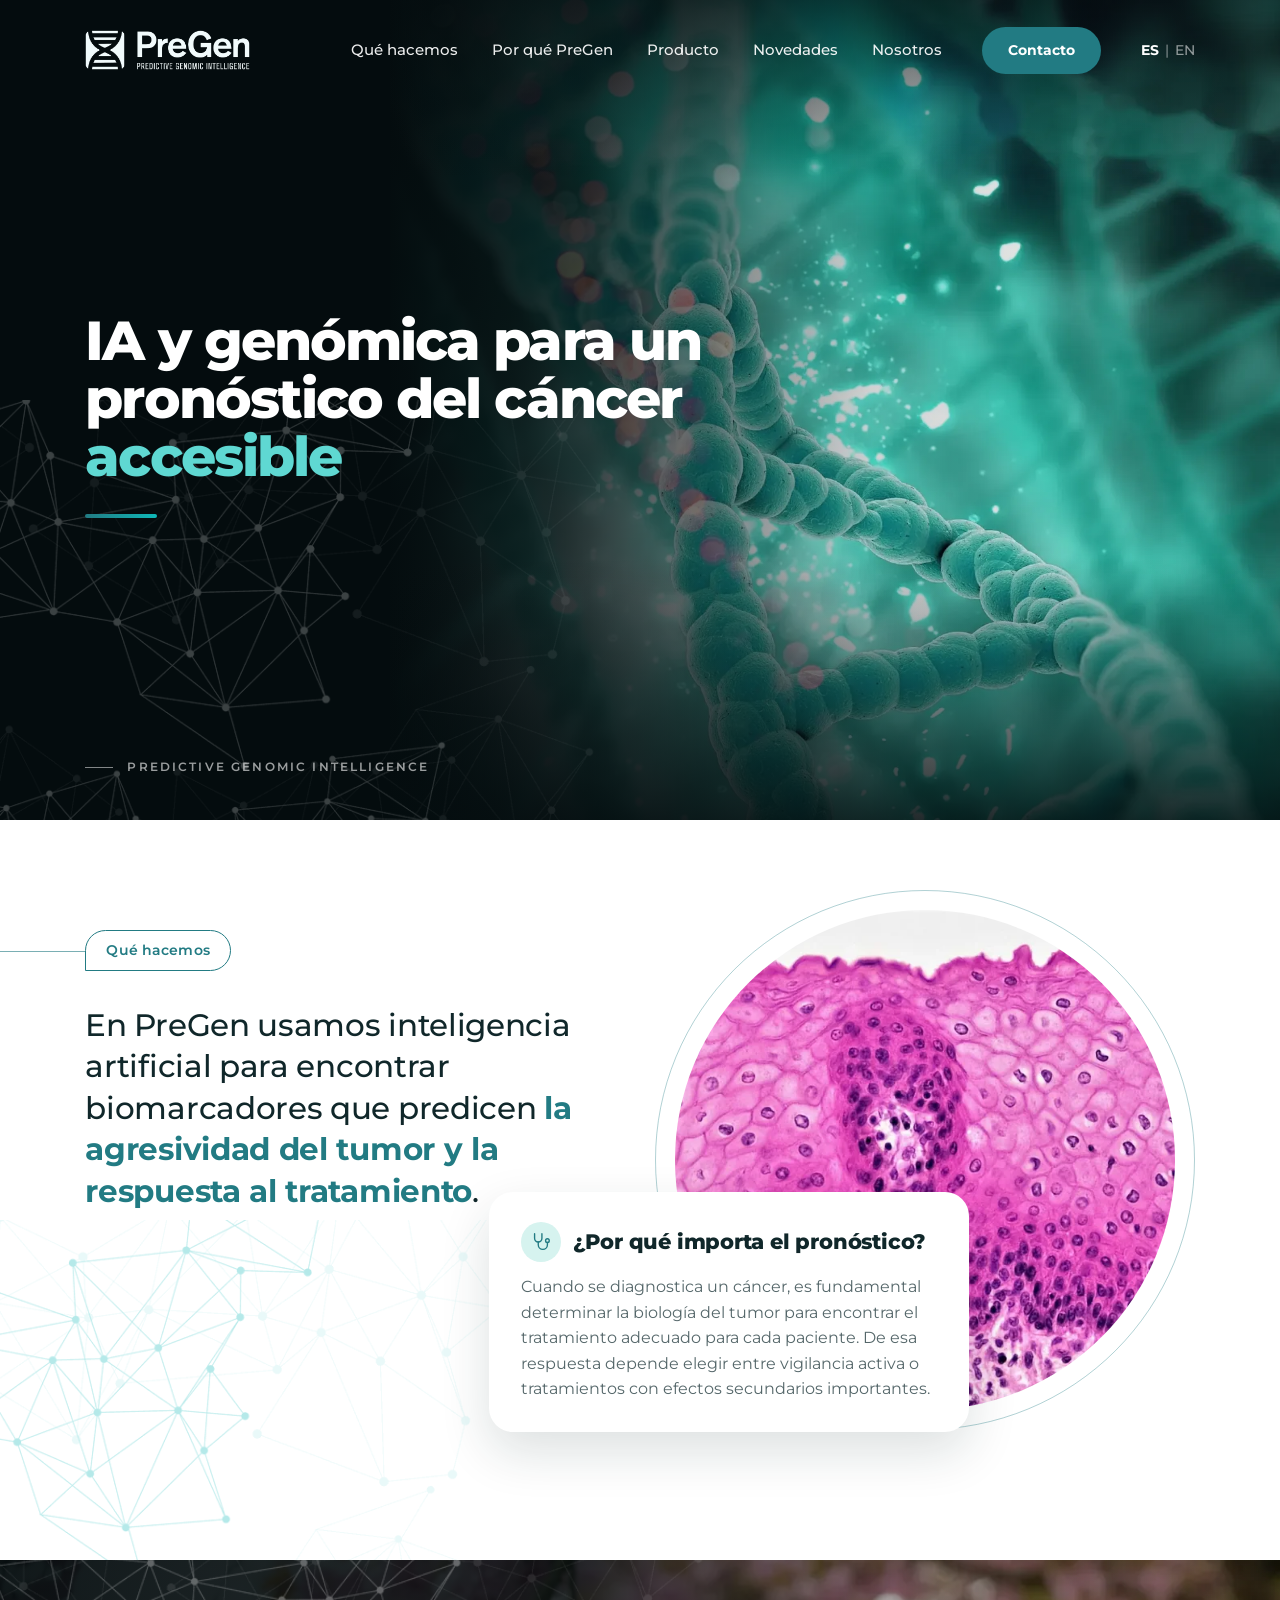
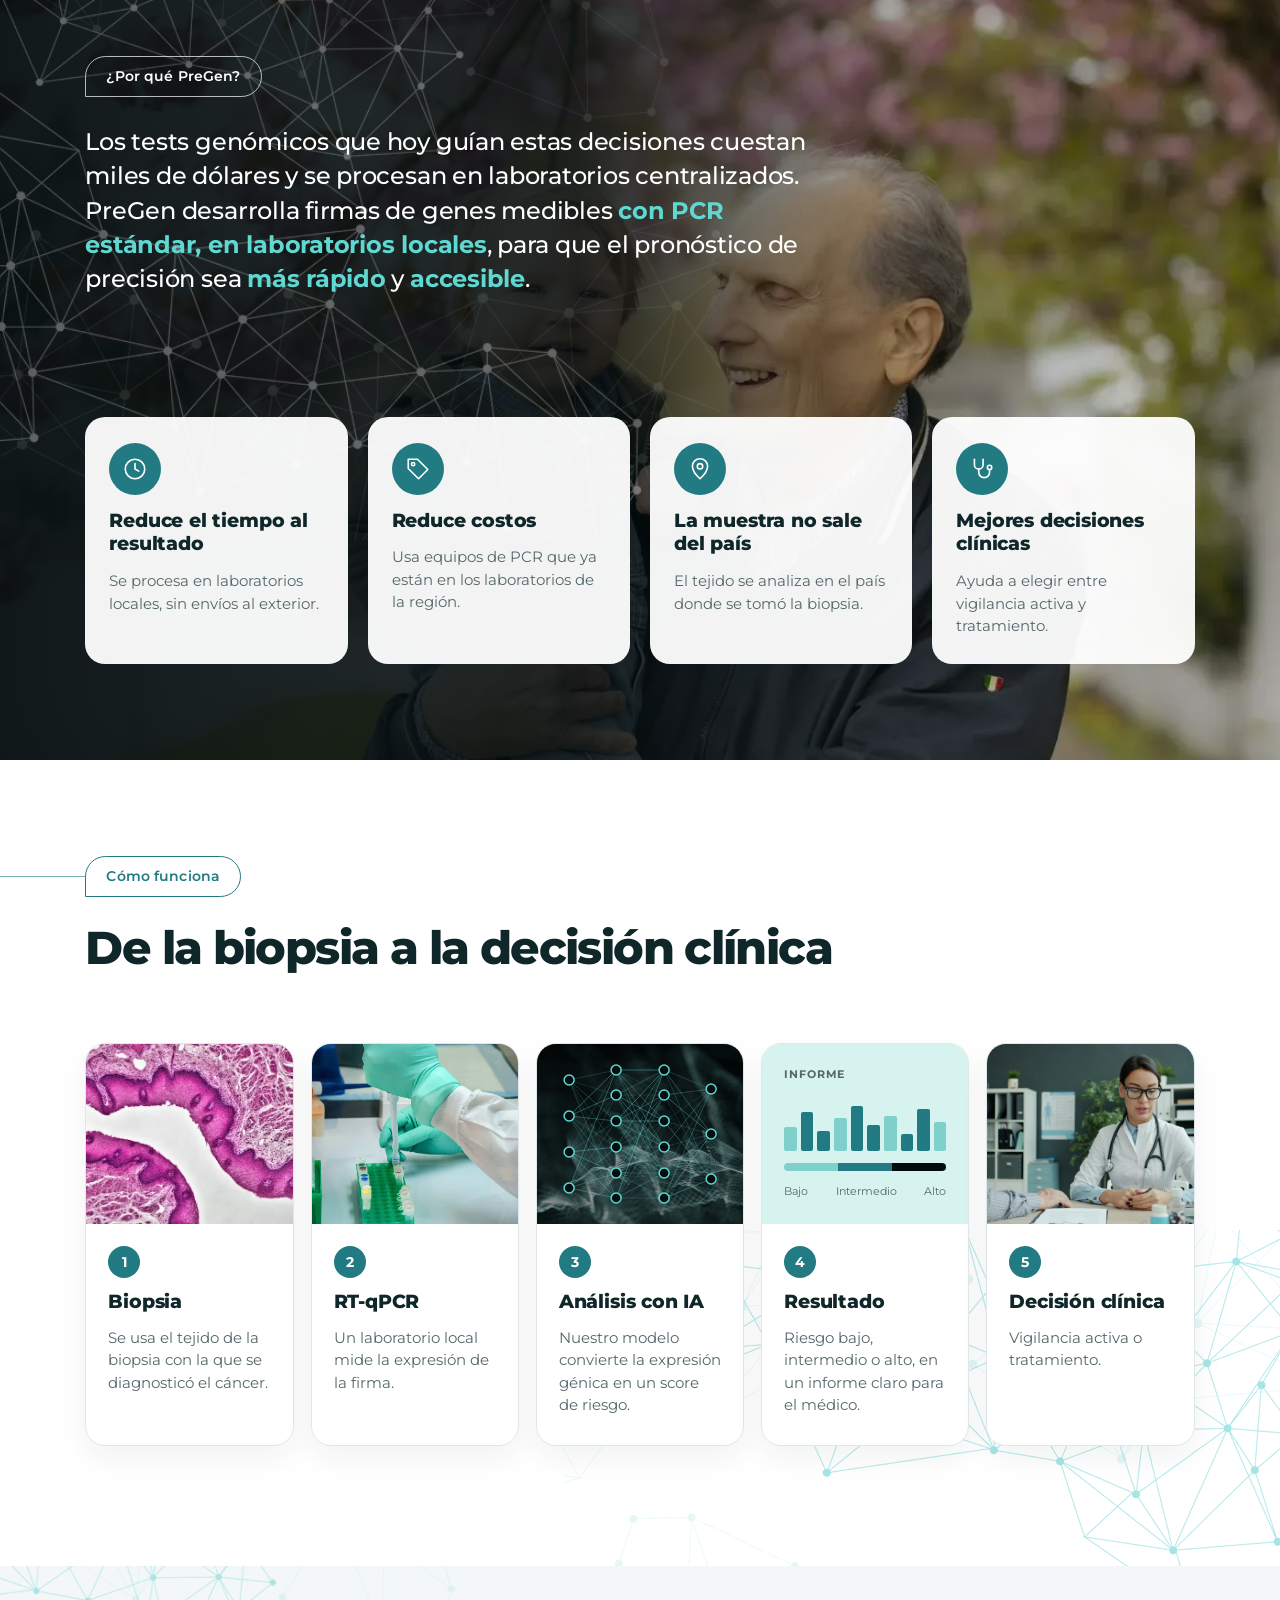
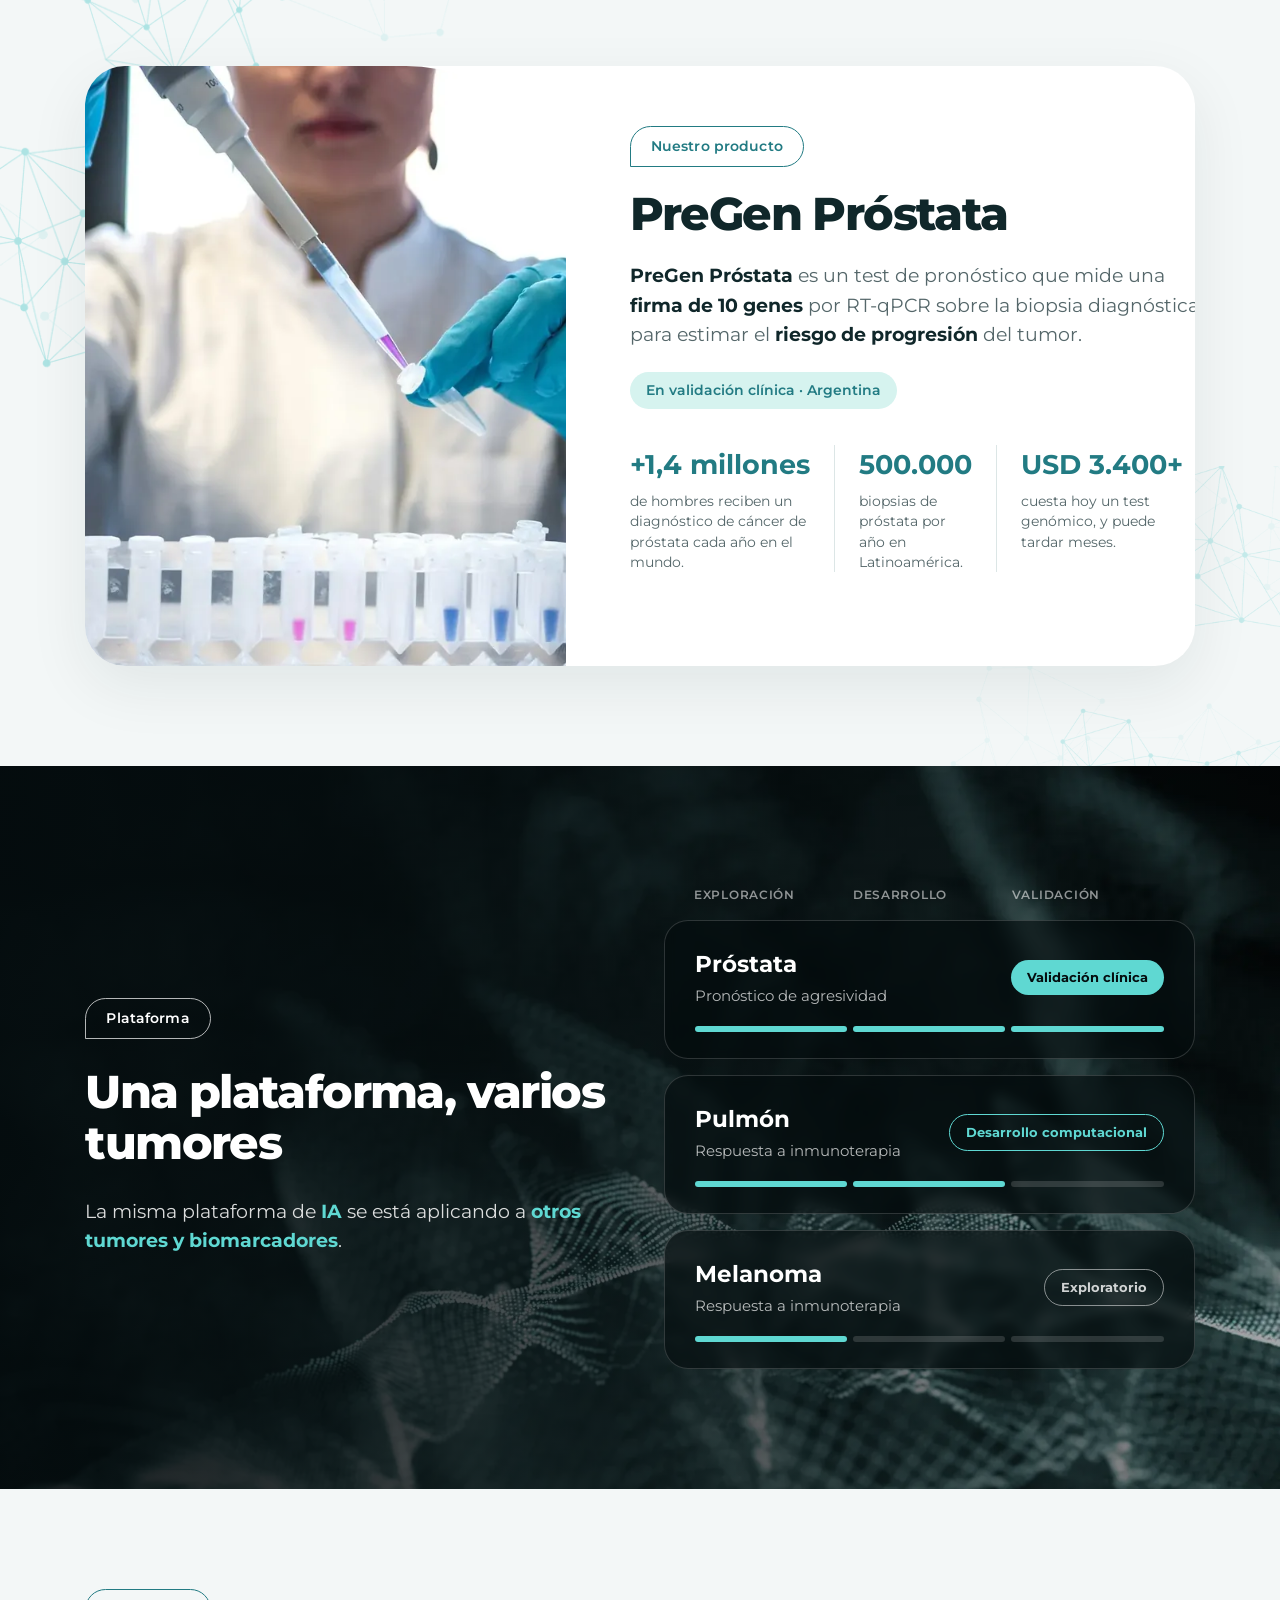
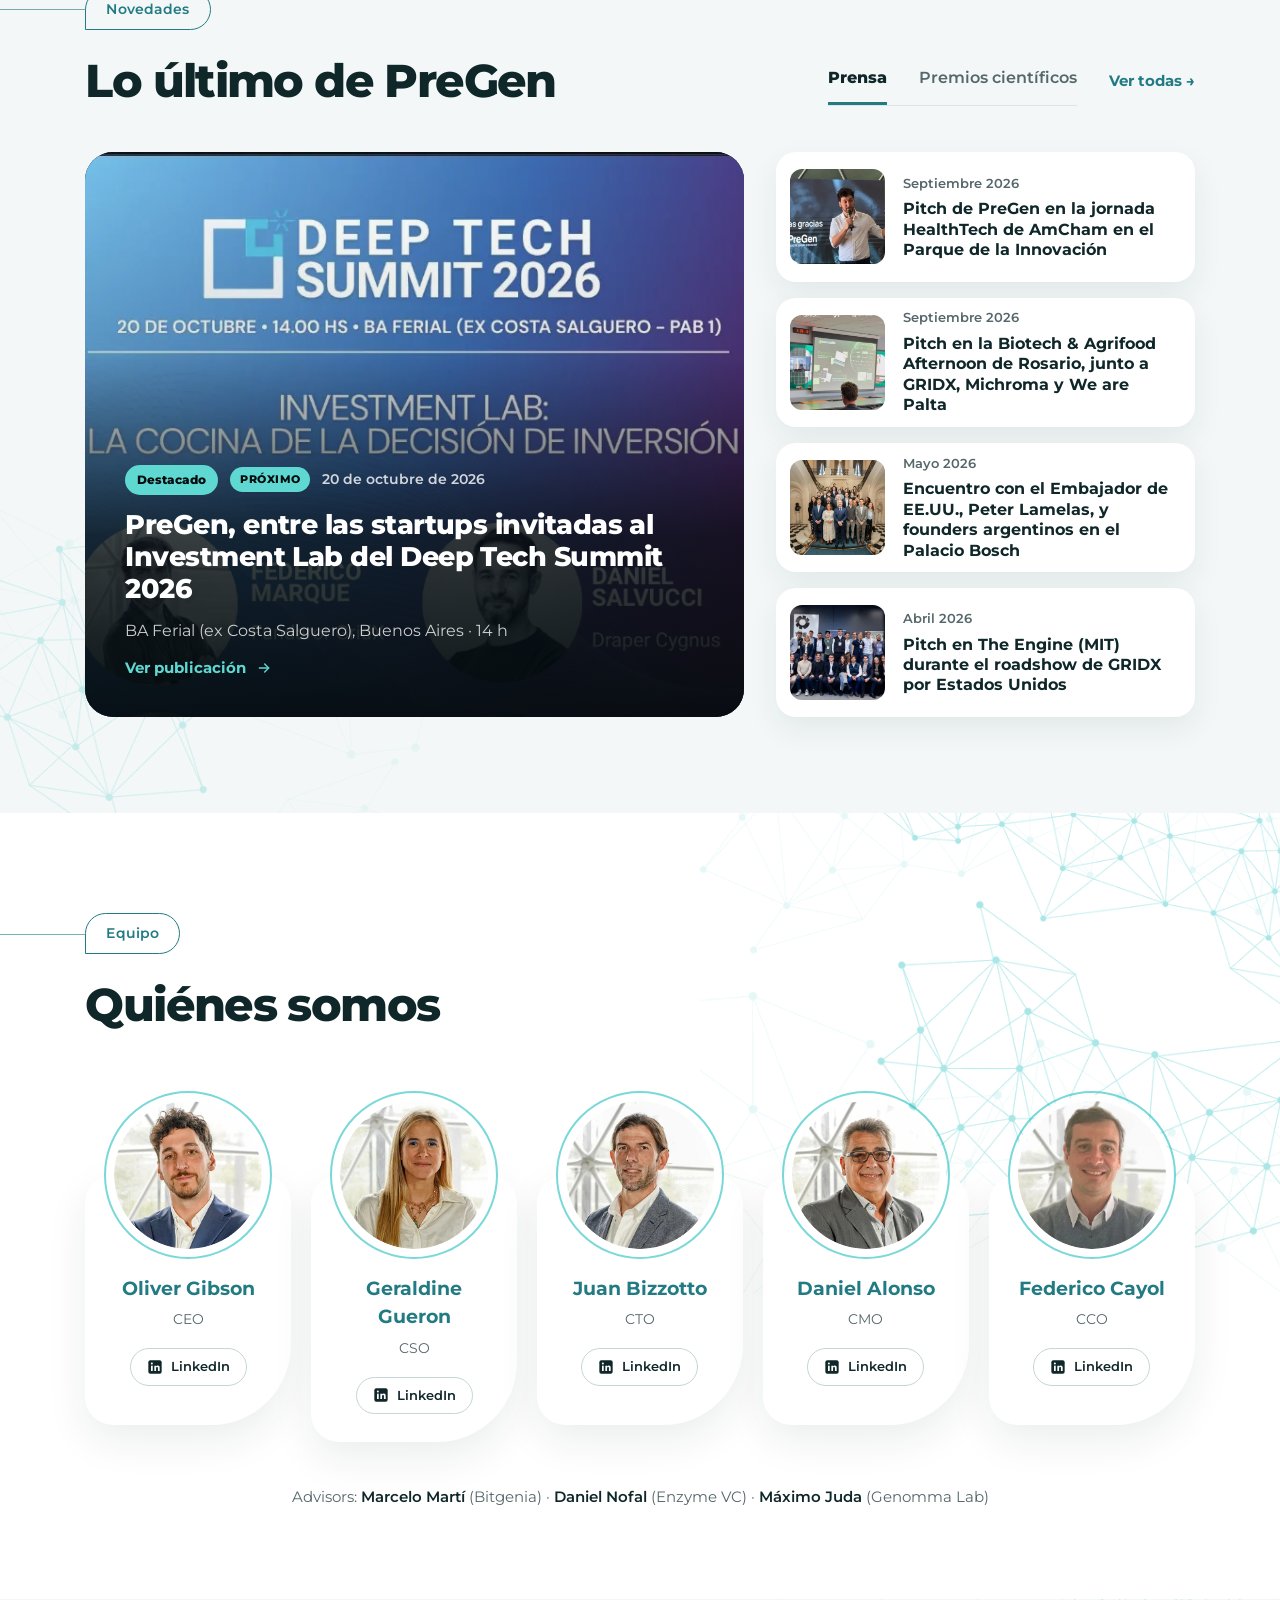
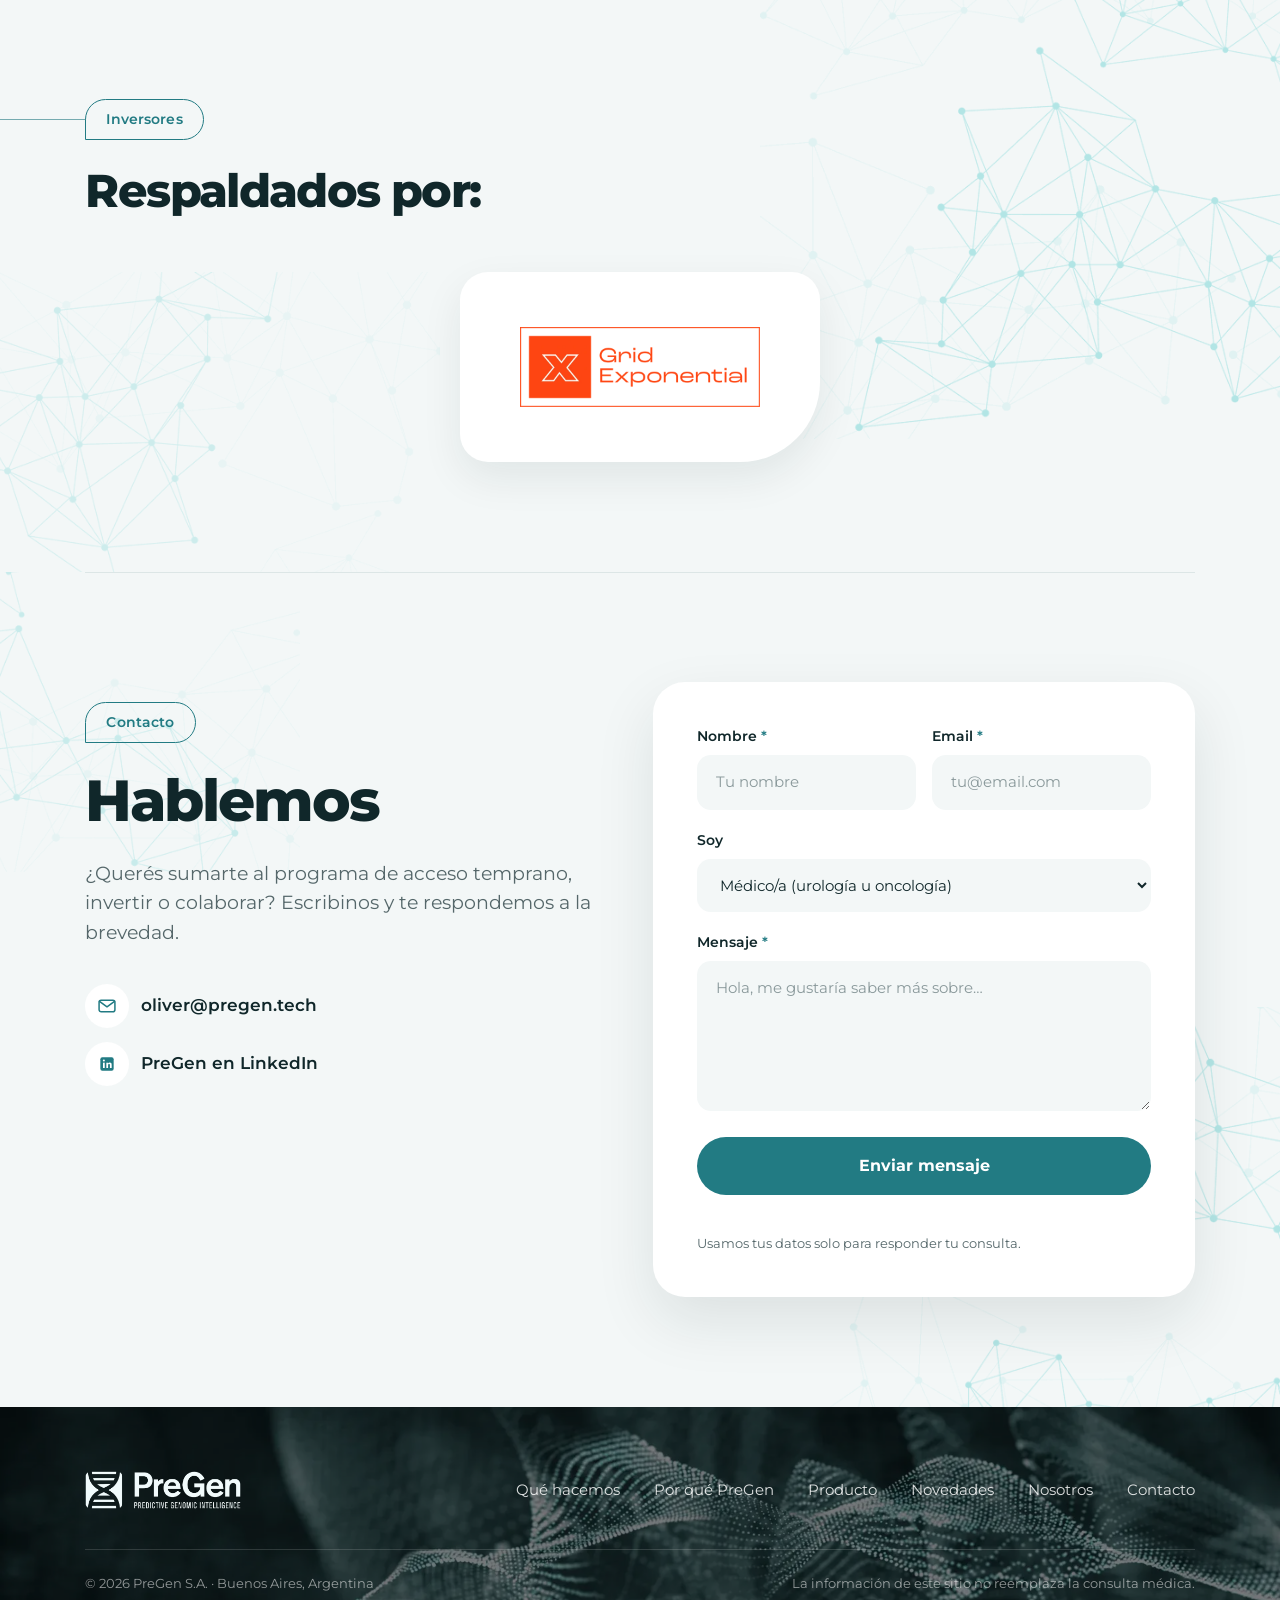
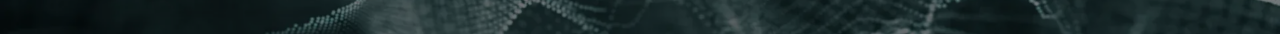
==== commit 7785a20d: "Nuevo diseño de inversores" ====
--- a/index.html
+++ b/index.html
@@ -332,8 +332,13 @@
   </section>
   <!-- 9 · INVERSORES -->
   <section class="investors" id="inversores">
-    <div class="wrap investors-inner">
-      <h2 class="investors-title">Respaldados por:</h2>
+    <div class="net net-a" aria-hidden="true"></div>
+    <div class="net net-b" aria-hidden="true"></div>
+    <div class="wrap">
+      <div class="section-head">
+        <span class="tag tag--line">Inversores</span>
+        <h2 class="h2">Respaldados por:</h2>
+      </div>
       <div class="investor-logos">
         <a class="investor-logo" href="https://www.gridexponential.com/" target="_blank" rel="noopener" aria-label="GRIDX — sitio web (se abre en una pestaña nueva)"><img src="assets/img/gridx-logo.webp" alt="GRIDX · Grid Exponential" width="720" height="240" loading="lazy" decoding="async"></a>
       </div>
--- a/assets/css/styles.css
+++ b/assets/css/styles.css
@@ -450,17 +450,28 @@
 .advisors strong { color: var(--ink); font-weight: 600; }
 
 /* ---------- 9 · Inversores ---------- */
-.investors { padding: 96px 0 104px; background: #FFFFFF; }
-.investors .wrap::before { content: ""; position: absolute; left: var(--pad); right: var(--pad); top: -96px; height: 1px; background: var(--line); }
-.investors-inner { display: flex; flex-direction: column; align-items: center; gap: 36px; text-align: center; }
-.investors-title { font-size: clamp(22px, 2vw, 28px); line-height: 1.2; font-weight: 700; letter-spacing: -0.015em; color: var(--ink); }
-.investor-logos { display: flex; flex-wrap: wrap; align-items: center; justify-content: center; gap: 32px 56px; }
-.investor-logo { display: block; border-radius: 4px; transition: opacity .2s ease, transform .2s ease; }
-.investor-logo:hover { opacity: .85; transform: translateY(-2px); }
-.investor-logo img { height: 96px; width: auto; }
+.investors { padding: 100px 0 110px; background: var(--light); }
+.investors .net-a { right: -380px; top: -460px; width: 900px; opacity: .28; }
+.investors .net-b { left: -420px; bottom: -560px; width: 860px; opacity: .16; }
+.investor-logos { display: flex; flex-wrap: wrap; justify-content: center; gap: 24px; margin-top: 56px; }
+.investor-logo {
+  display: flex;
+  align-items: center;
+  justify-content: center;
+  width: 360px;
+  max-width: 100%;
+  height: 190px;
+  background: #FFFFFF;
+  border-radius: 28px 28px 80px 28px;
+  box-shadow: 0 16px 40px rgba(16, 39, 42, .08);
+  transition: transform .2s ease, box-shadow .2s ease;
+}
+.investor-logo:hover { transform: translateY(-3px); box-shadow: 0 20px 46px rgba(16, 39, 42, .13); }
+.investor-logo img { width: 240px; max-width: 75%; height: auto; }
 
 /* ---------- 10 · Contacto ---------- */
 .contact { padding: 110px 0; background: var(--light); }
+.investors + .contact .contact-grid::before { content: ""; position: absolute; left: var(--pad); right: var(--pad); top: -110px; height: 1px; background: var(--line); }
 .contact .net-a { right: -480px; bottom: -560px; width: 960px; opacity: .28; }
 .contact .net-b { left: -560px; top: -560px; width: 860px; opacity: .18; }
 .contact-grid { display: grid; grid-template-columns: minmax(0, 520px) minmax(0, 600px); justify-content: space-between; gap: 48px; align-items: start; }
@@ -619,10 +630,11 @@
   .feat { min-height: 440px; }
 
   .investors { padding: 88px 0; }
-  .investors .wrap::before { top: -88px; }
-  .investor-logo img { height: 72px; }
+  .investor-logos { margin-top: 40px; }
+  .investor-logo { height: 170px; }
 
   .contact { padding: 88px 0; }
+  .investors + .contact .contact-grid::before { top: -88px; }
   .contact-grid { grid-template-columns: 1fr; }
   .contact-text { padding-top: 0; }
 
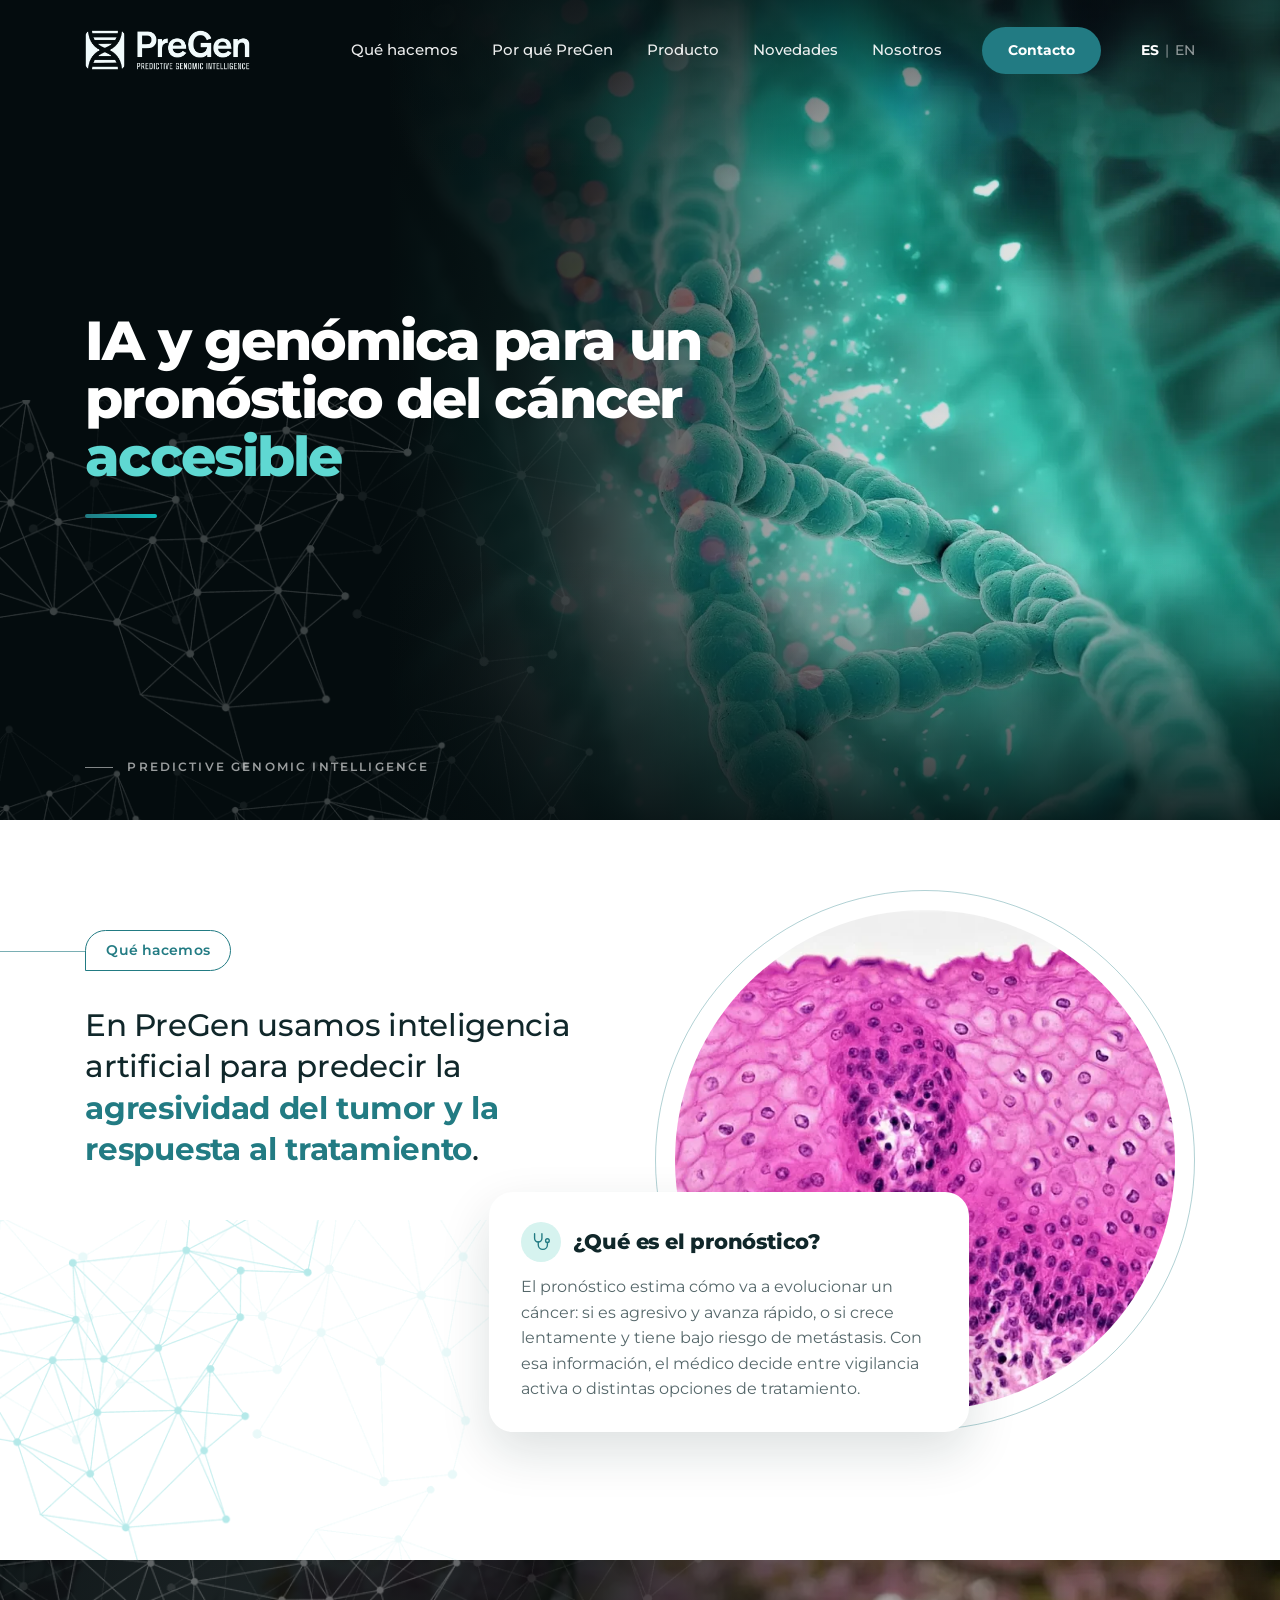
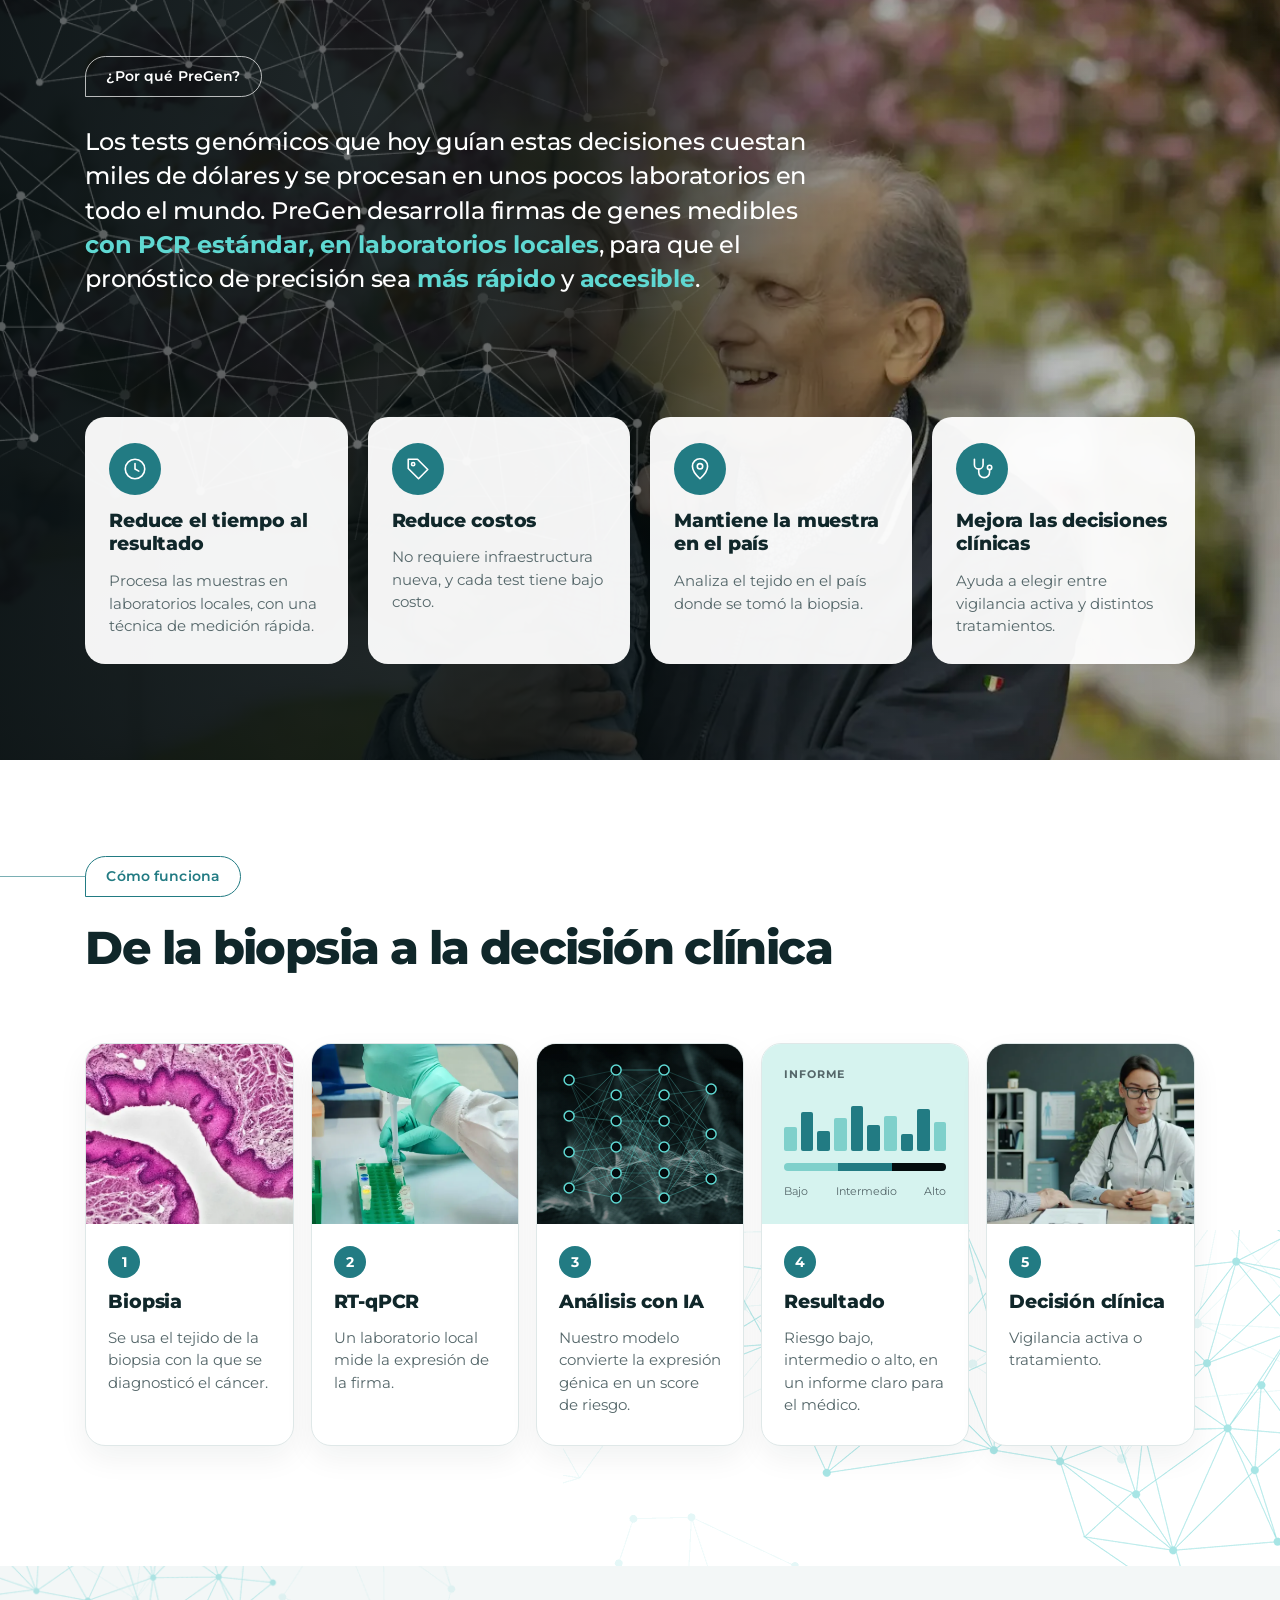
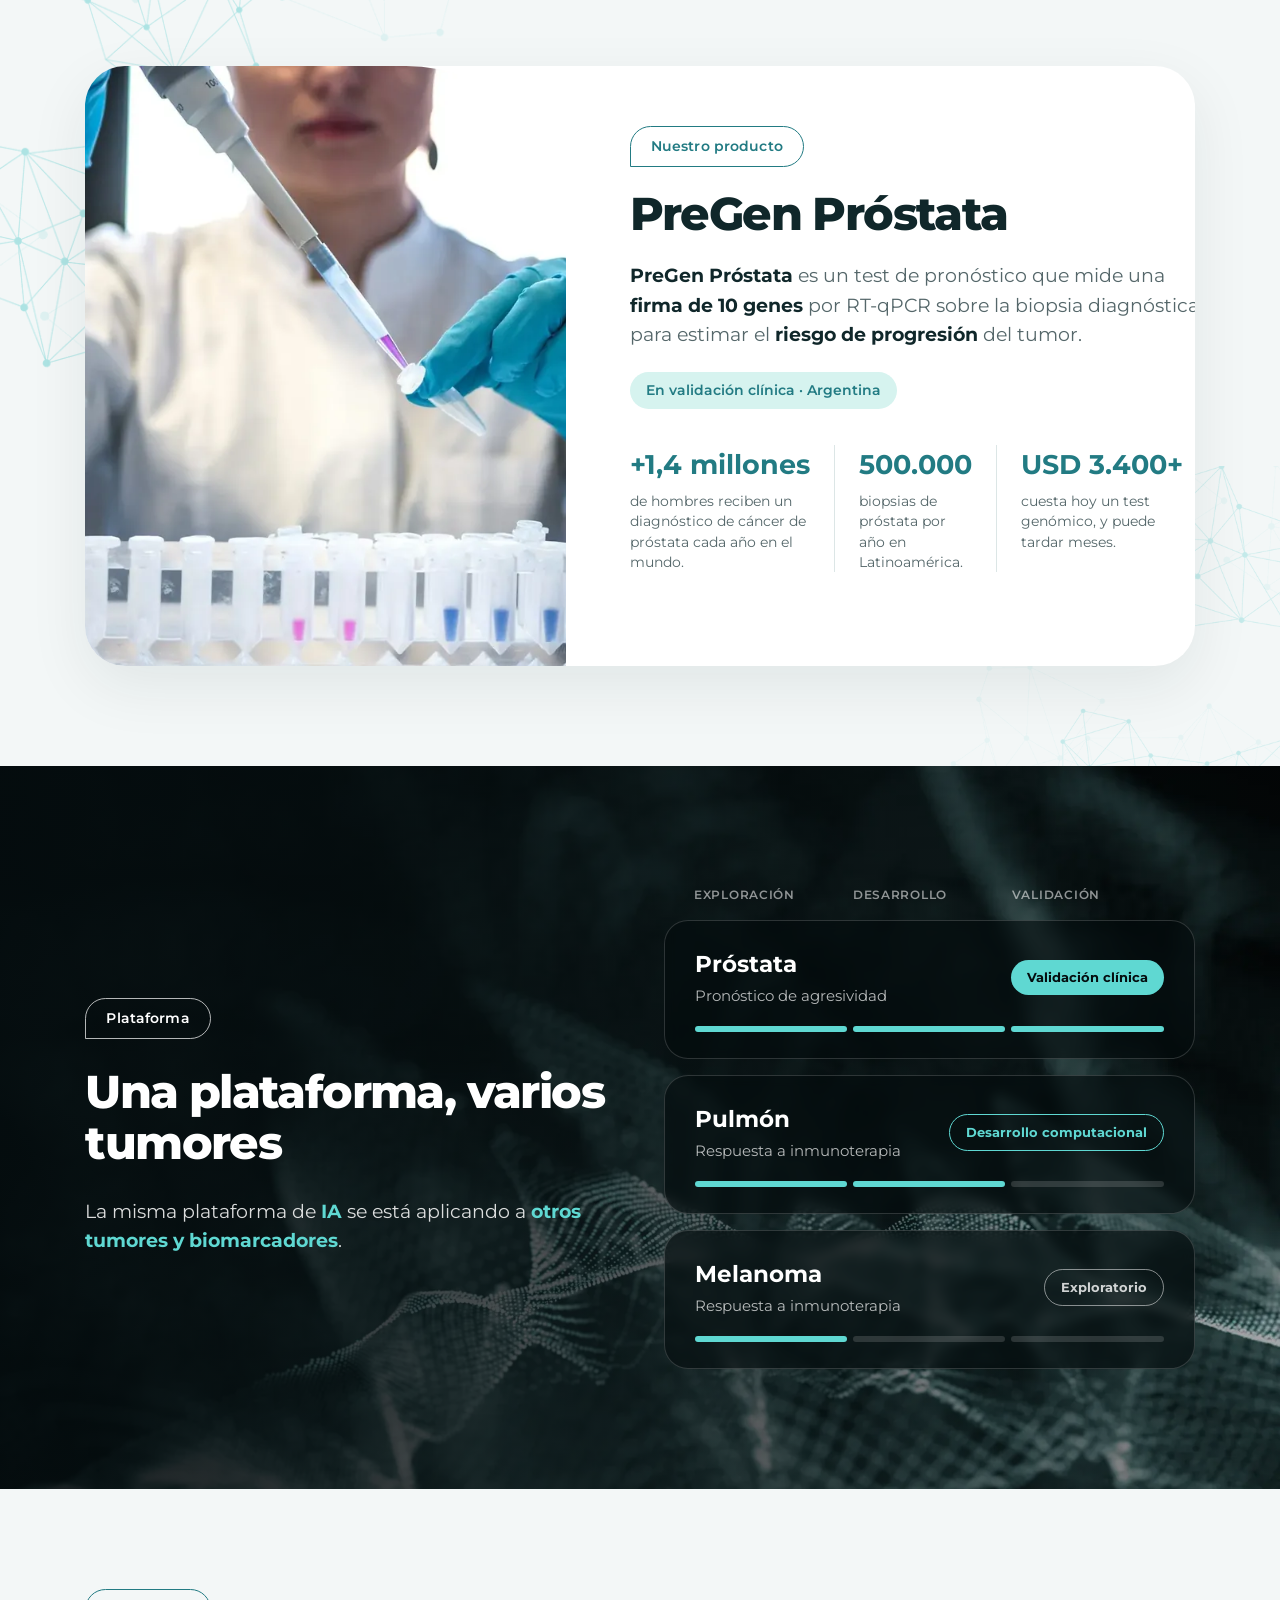
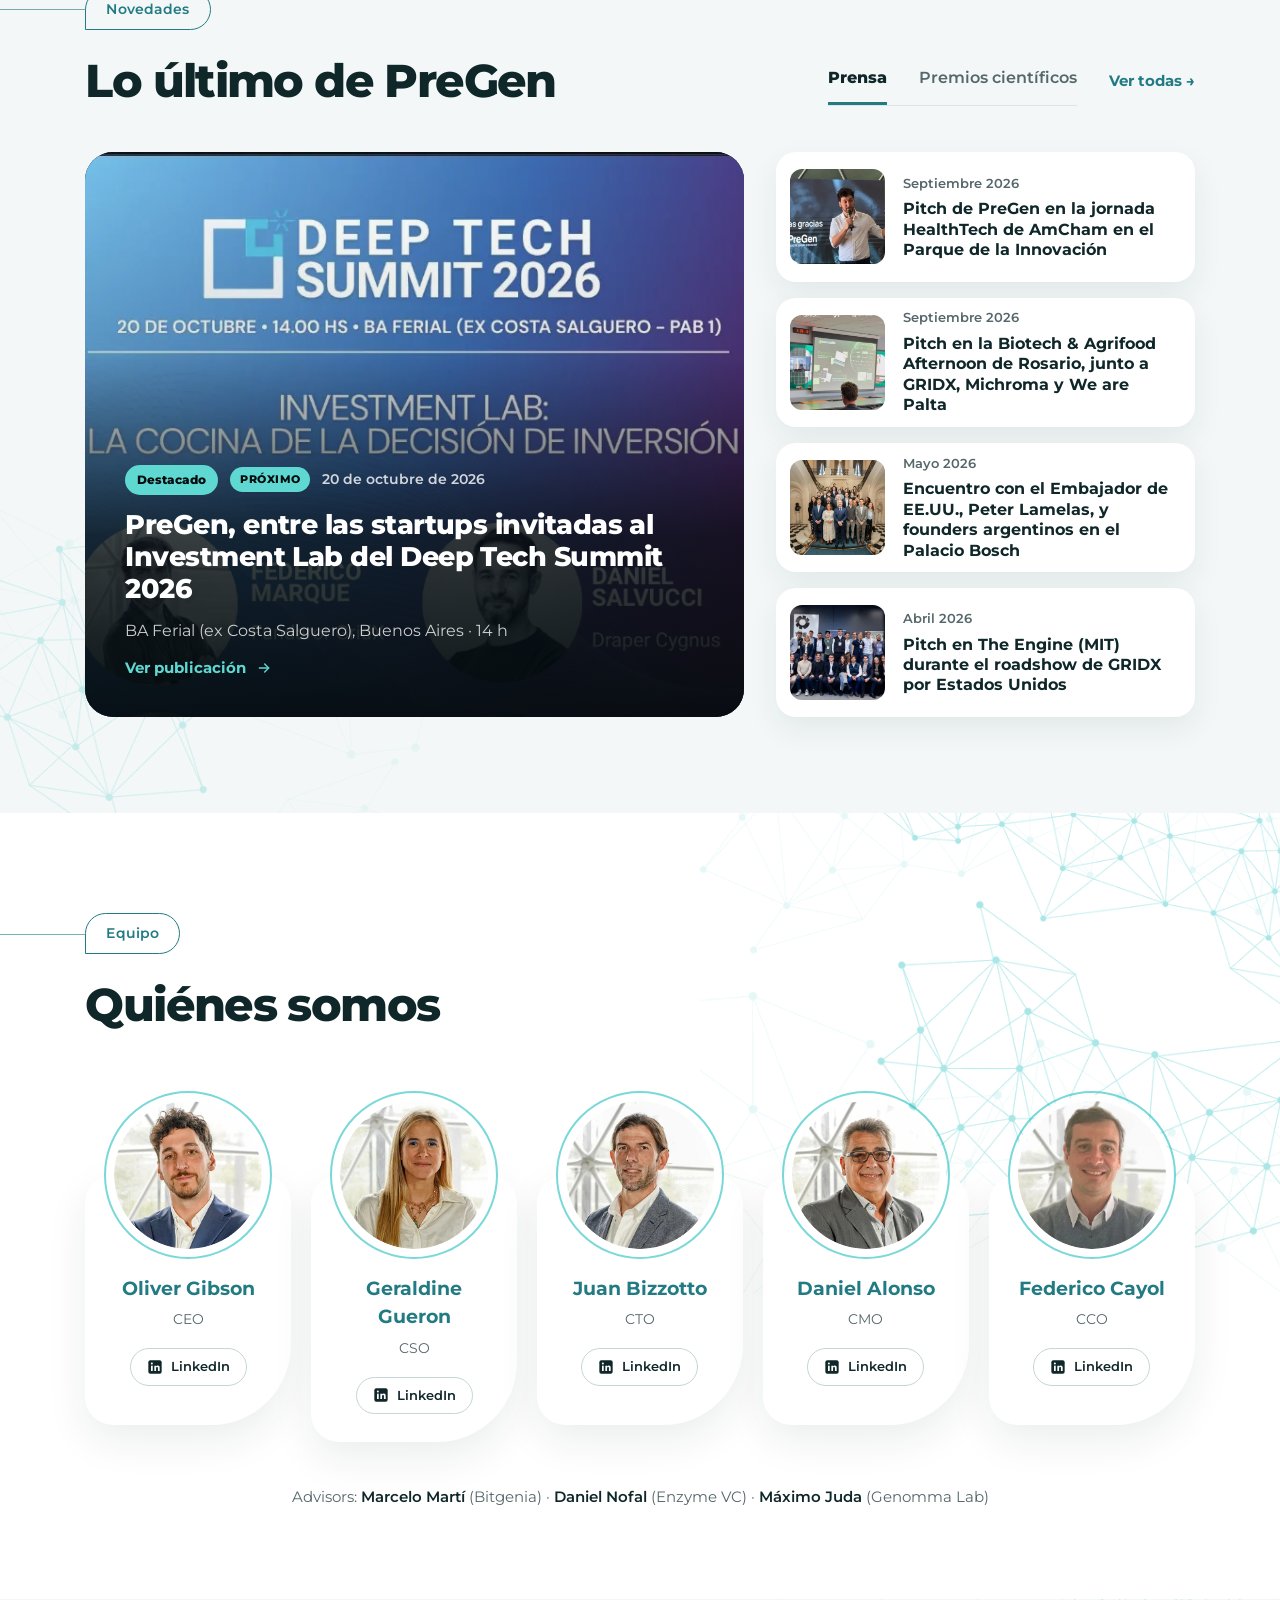
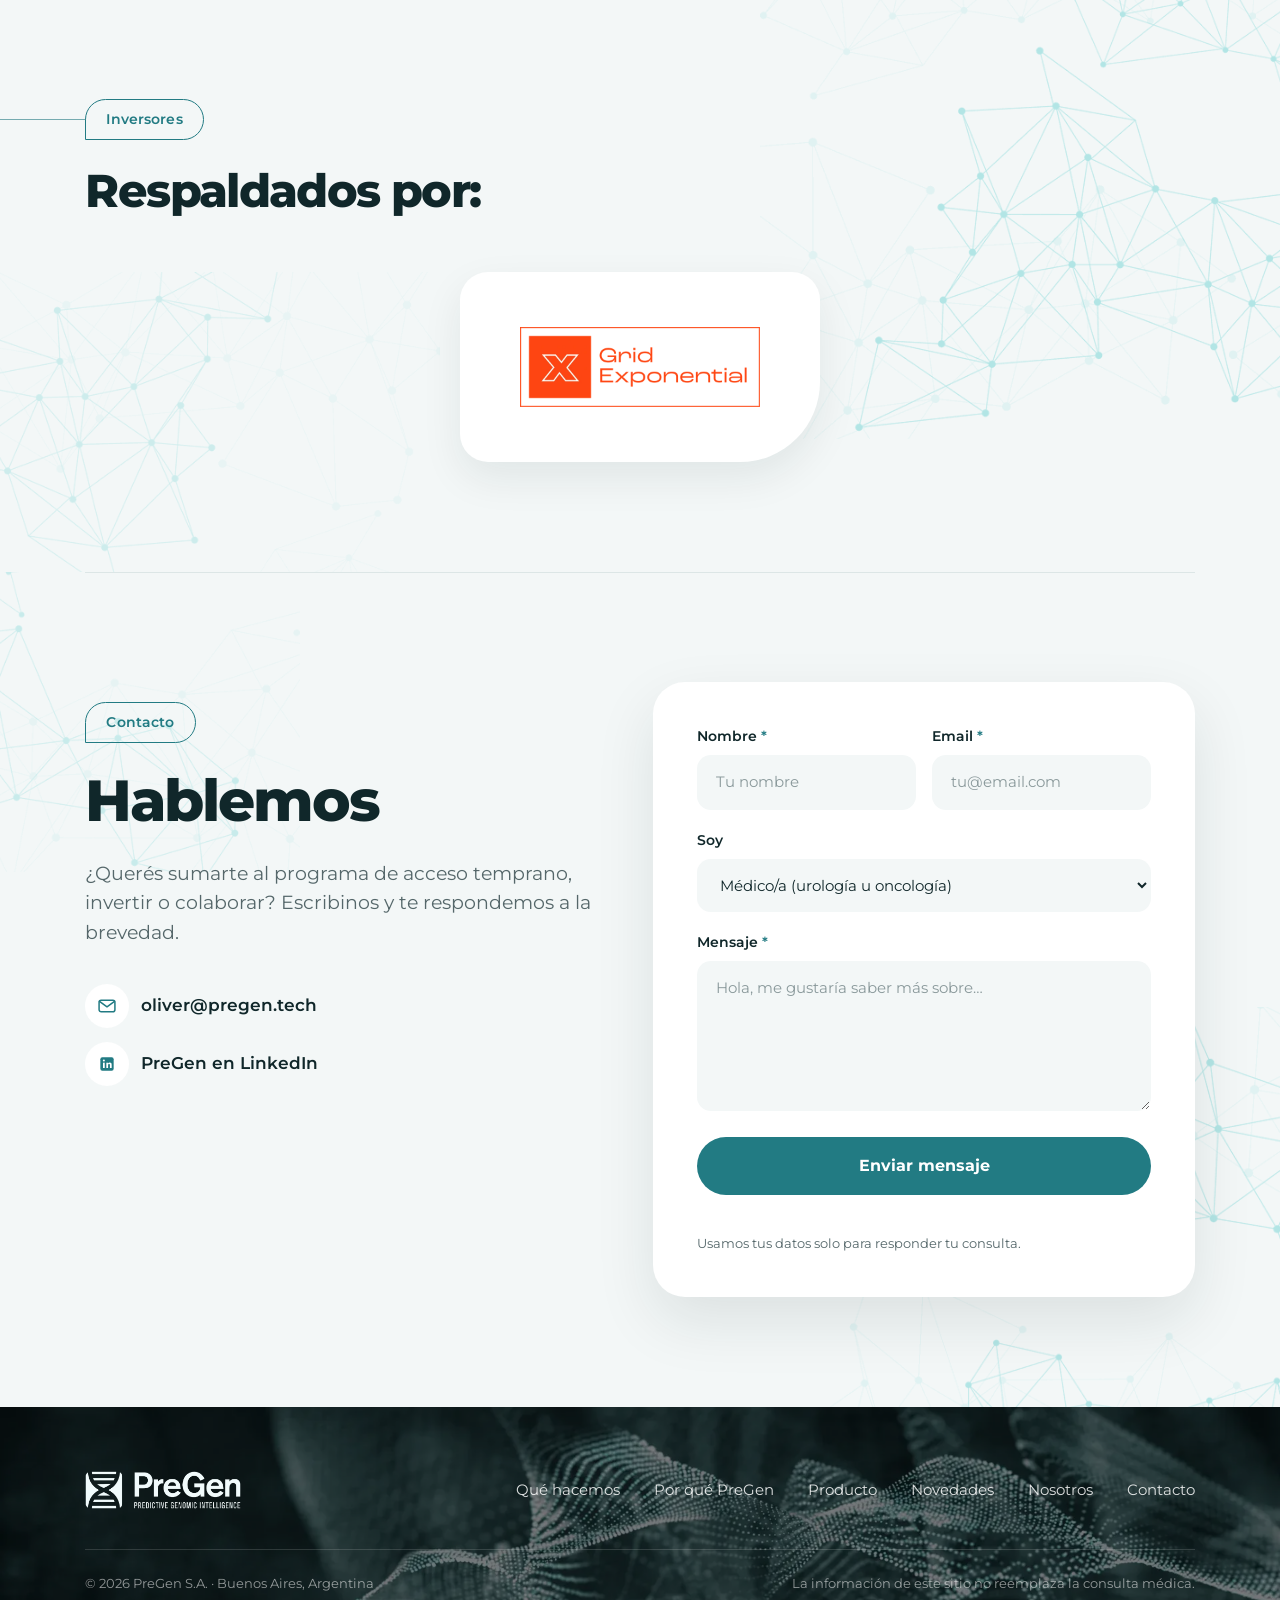
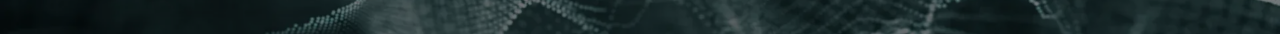
==== commit 2d2322c2: "Textos: qué es el pronóstico y beneficios de PreGen con formato uniforme (ES/EN); ignorar Claude out" ====
--- a/index.html
+++ b/index.html
@@ -58,7 +58,7 @@
     <div class="wrap what-grid">
       <div class="what-text">
         <span class="tag tag--line">Qué hacemos</span>
-        <p class="lead-xl">En PreGen usamos inteligencia artificial para encontrar biomarcadores que predicen <strong>la agresividad del tumor y la respuesta al tratamiento</strong>.</p>
+        <p class="lead-xl">En PreGen usamos inteligencia artificial para predecir la <strong>agresividad del tumor y la respuesta al tratamiento</strong>.</p>
       </div>
       <div class="what-media">
         <div class="what-visual">
@@ -66,8 +66,8 @@
           <img class="circle" src="assets/img/biopsia-microscopio.webp" alt="Tejido de biopsia al microscopio (imagen ilustrativa)" width="1100" height="620" loading="lazy" decoding="async">
         </div>
         <div class="what-card">
-          <div class="head"><div class="icon-soft"><svg aria-hidden="true" width="22" height="22" viewBox="0 0 24 24" fill="none" stroke="#227B83" stroke-width="1.5" stroke-linecap="round" stroke-linejoin="round"><path d="M5 3v5a4 4 0 0 0 8 0V3"></path><path d="M9 12v3a5 5 0 0 0 10 0v-2.5"></path><circle cx="19" cy="10.5" r="2"></circle></svg></div><h3>¿Por qué importa el pronóstico?</h3></div>
-          <p>Cuando se diagnostica un cáncer, es fundamental determinar la biología del tumor para encontrar el tratamiento adecuado para cada paciente. De esa respuesta depende elegir entre vigilancia activa o tratamientos con efectos secundarios importantes.</p>
+          <div class="head"><div class="icon-soft"><svg aria-hidden="true" width="22" height="22" viewBox="0 0 24 24" fill="none" stroke="#227B83" stroke-width="1.5" stroke-linecap="round" stroke-linejoin="round"><path d="M5 3v5a4 4 0 0 0 8 0V3"></path><path d="M9 12v3a5 5 0 0 0 10 0v-2.5"></path><circle cx="19" cy="10.5" r="2"></circle></svg></div><h3>¿Qué es el pronóstico?</h3></div>
+          <p>El pronóstico estima cómo va a evolucionar un cáncer: si es agresivo y avanza rápido, o si crece lentamente y tiene bajo riesgo de metástasis. Con esa información, el médico decide entre vigilancia activa o distintas opciones de tratamiento.</p>
         </div>
       </div>
     </div>
@@ -80,28 +80,28 @@
     <div class="wrap">
       <div class="why-text">
         <span class="tag tag--light">¿Por qué PreGen?</span>
-        <p class="why-lead">Los tests genómicos que hoy guían estas decisiones cuestan miles de dólares y se procesan en laboratorios centralizados. PreGen desarrolla firmas de genes medibles <strong>con PCR estándar, en laboratorios locales</strong>, para que el pronóstico de precisión sea <strong>más rápido</strong> y <strong>accesible</strong>.</p>
+        <p class="why-lead">Los tests genómicos que hoy guían estas decisiones cuestan miles de dólares y se procesan en unos pocos laboratorios en todo el mundo. PreGen desarrolla firmas de genes medibles <strong>con PCR estándar, en laboratorios locales</strong>, para que el pronóstico de precisión sea <strong>más rápido</strong> y <strong>accesible</strong>.</p>
       </div>
       <div class="why-cards">
         <div class="why-card">
           <div class="icon-solid"><svg aria-hidden="true" width="26" height="26" viewBox="0 0 24 24" fill="none" stroke="#FFFFFF" stroke-width="1.5" stroke-linecap="round" stroke-linejoin="round"><circle cx="12" cy="12" r="9"></circle><polyline points="12 7 12 12 15.5 14"></polyline></svg></div>
           <h3>Reduce el tiempo al resultado</h3>
-          <p>Se procesa en laboratorios locales, sin envíos al exterior.</p>
+          <p>Procesa las muestras en laboratorios locales, con una técnica de medición rápida.</p>
         </div>
         <div class="why-card">
           <div class="icon-solid"><svg aria-hidden="true" width="26" height="26" viewBox="0 0 24 24" fill="none" stroke="#FFFFFF" stroke-width="1.5" stroke-linecap="round" stroke-linejoin="round"><path d="M3 3h8.5L21 12.5 12.5 21 3 11.5z"></path><circle cx="7.5" cy="7.5" r="1.5"></circle></svg></div>
           <h3>Reduce costos</h3>
-          <p>Usa equipos de PCR que ya están en los laboratorios de la región.</p>
+          <p>No requiere infraestructura nueva, y cada test tiene bajo costo.</p>
         </div>
         <div class="why-card">
           <div class="icon-solid"><svg aria-hidden="true" width="26" height="26" viewBox="0 0 24 24" fill="none" stroke="#FFFFFF" stroke-width="1.5" stroke-linecap="round" stroke-linejoin="round"><path d="M12 21s-7-6.2-7-11.5a7 7 0 0 1 14 0C19 14.8 12 21 12 21z"></path><circle cx="12" cy="9.5" r="2.5"></circle></svg></div>
-          <h3>La muestra no sale del país</h3>
-          <p>El tejido se analiza en el país donde se tomó la biopsia.</p>
+          <h3>Mantiene la muestra en el país</h3>
+          <p>Analiza el tejido en el país donde se tomó la biopsia.</p>
         </div>
         <div class="why-card">
           <div class="icon-solid"><svg aria-hidden="true" width="26" height="26" viewBox="0 0 24 24" fill="none" stroke="#FFFFFF" stroke-width="1.5" stroke-linecap="round" stroke-linejoin="round"><path d="M5 3v5a4 4 0 0 0 8 0V3"></path><path d="M9 12v3a5 5 0 0 0 10 0v-2.5"></path><circle cx="19" cy="10.5" r="2"></circle></svg></div>
-          <h3>Mejores decisiones clínicas</h3>
-          <p>Ayuda a elegir entre vigilancia activa y tratamiento.</p>
+          <h3>Mejora las decisiones clínicas</h3>
+          <p>Ayuda a elegir entre vigilancia activa y distintos tratamientos.</p>
         </div>
       </div>
     </div>
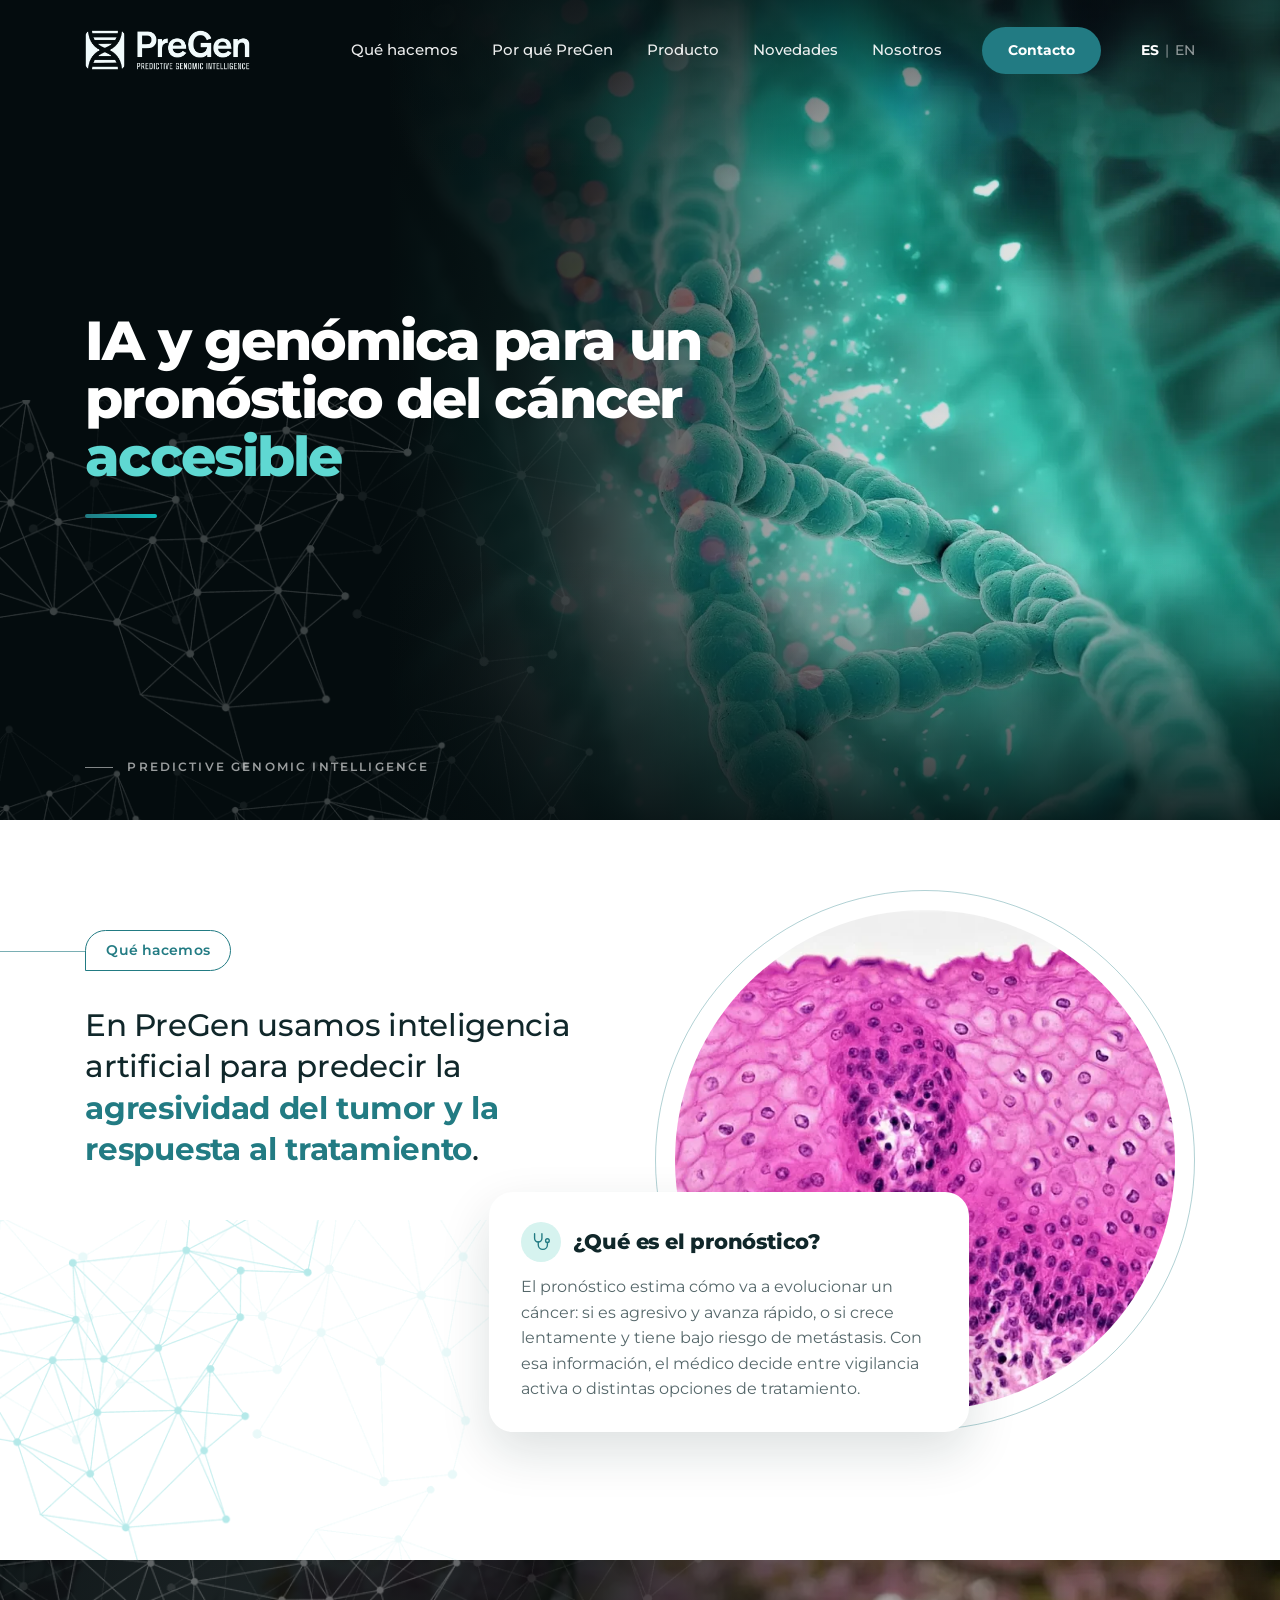
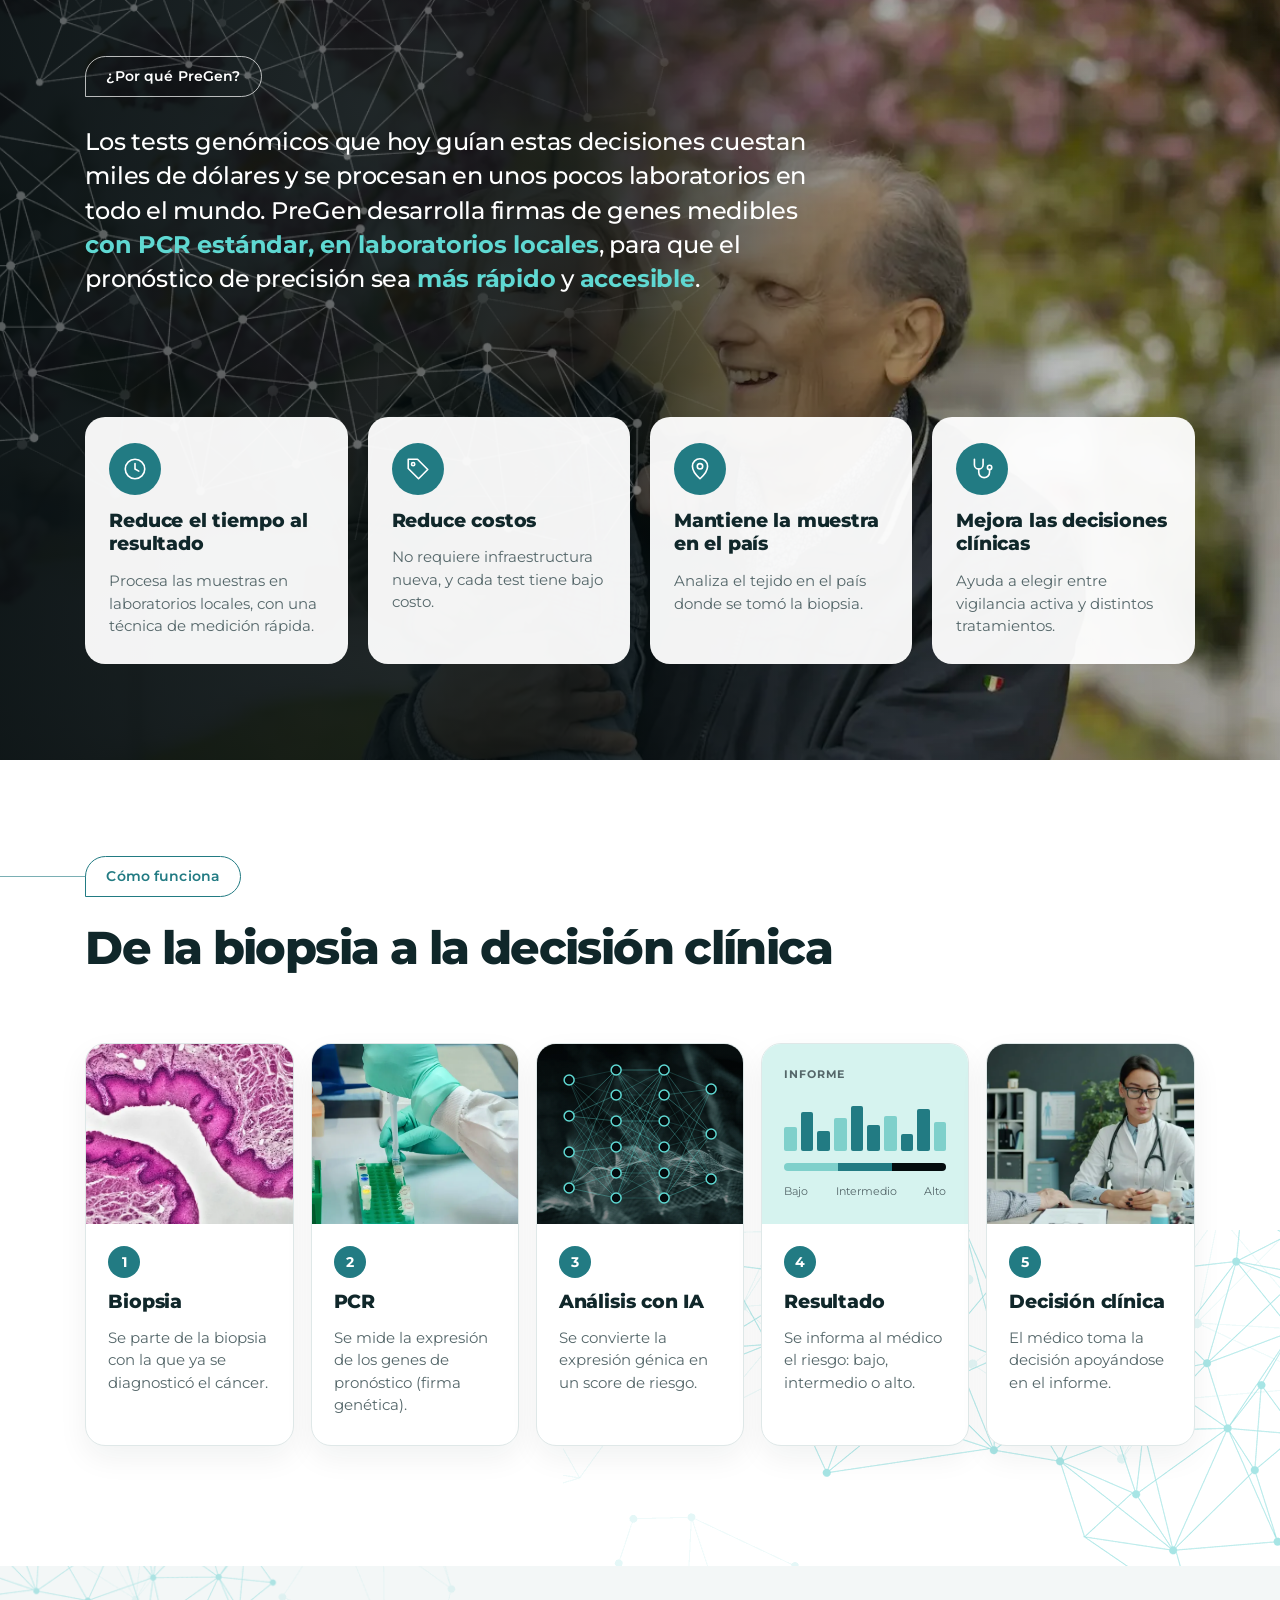
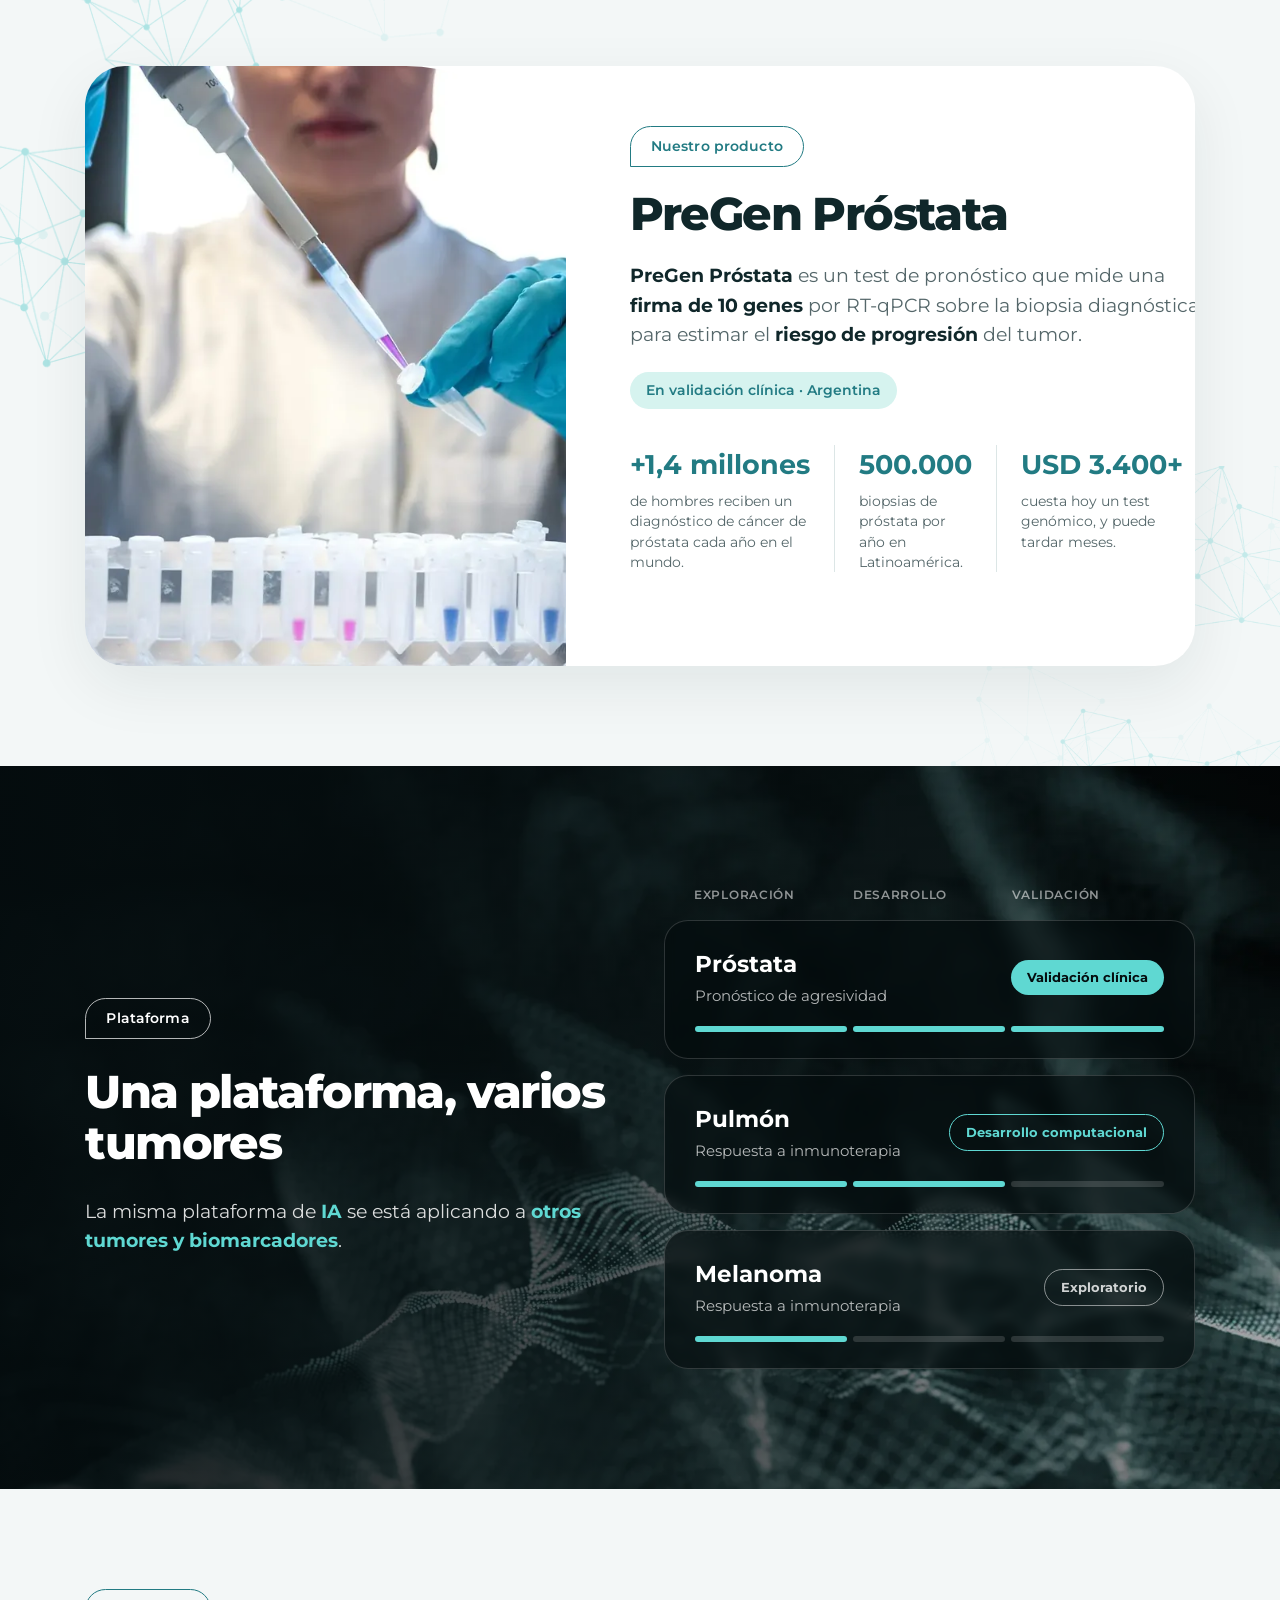
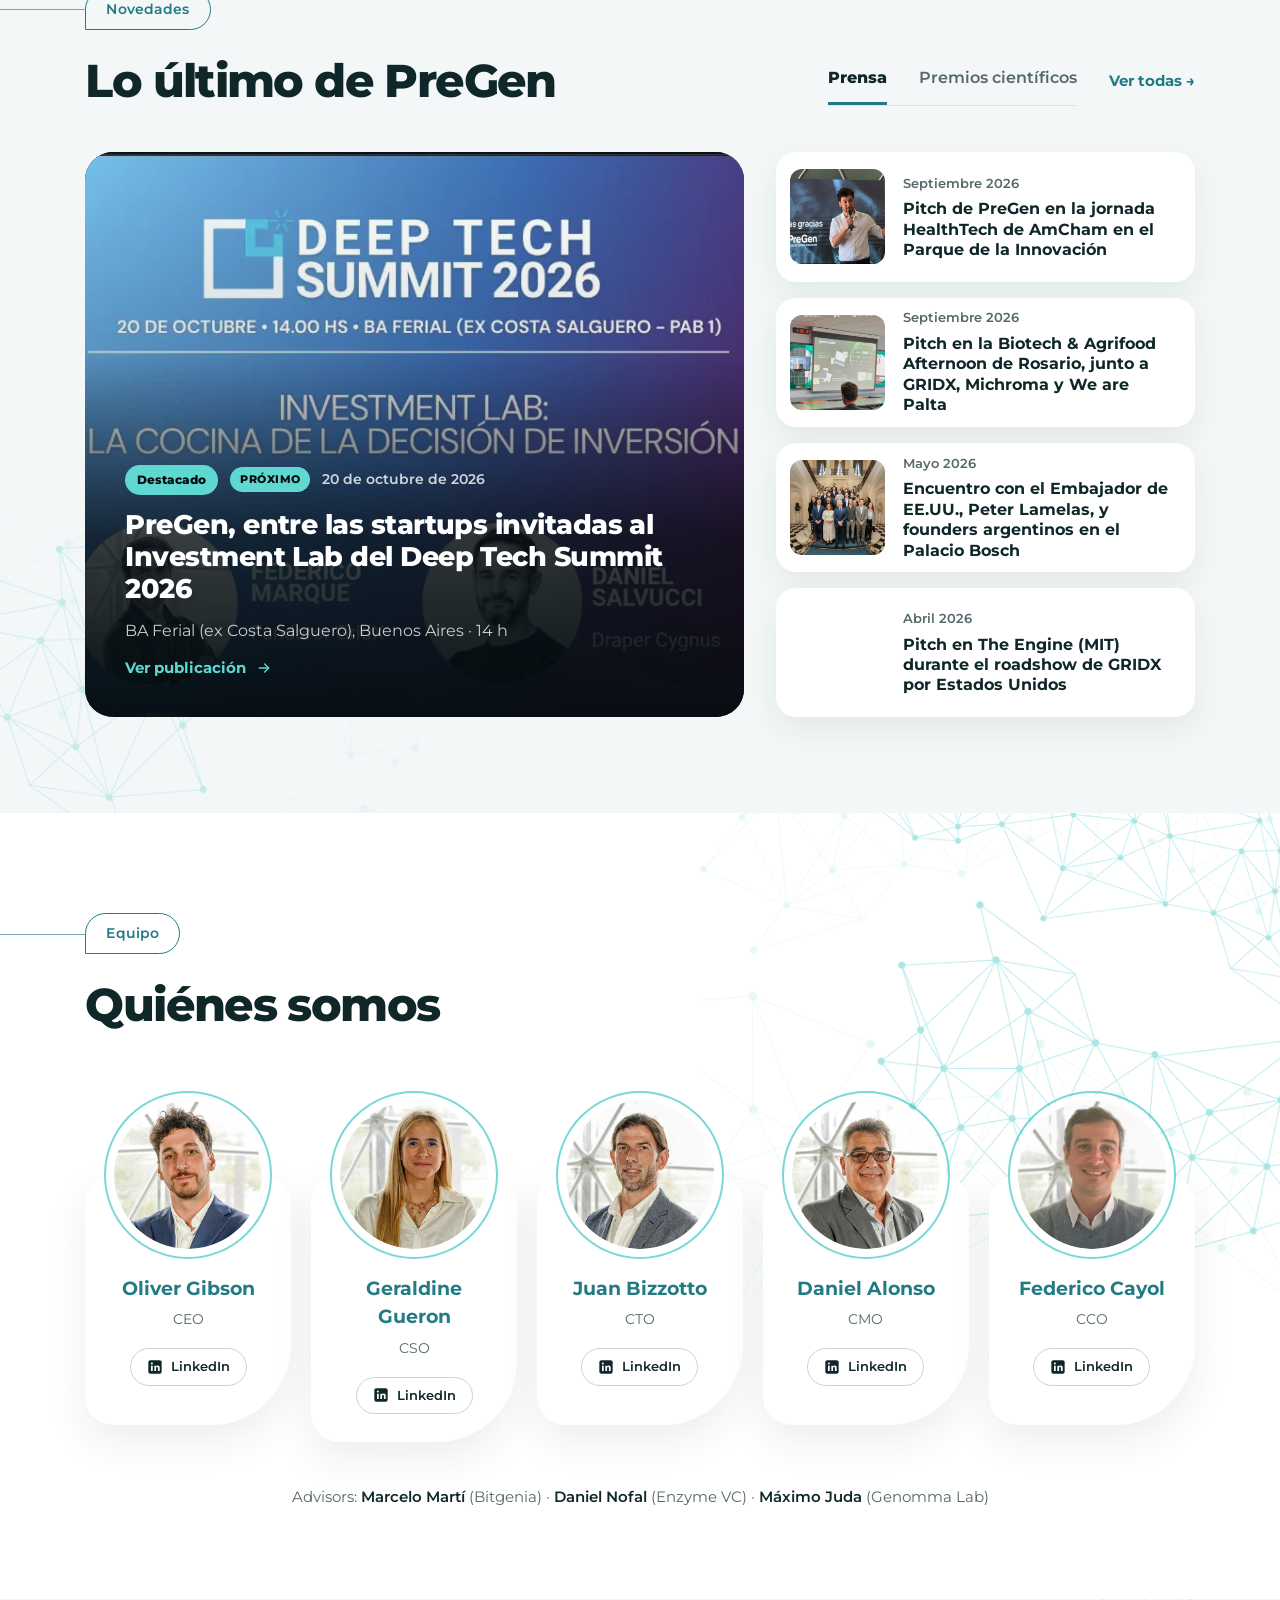
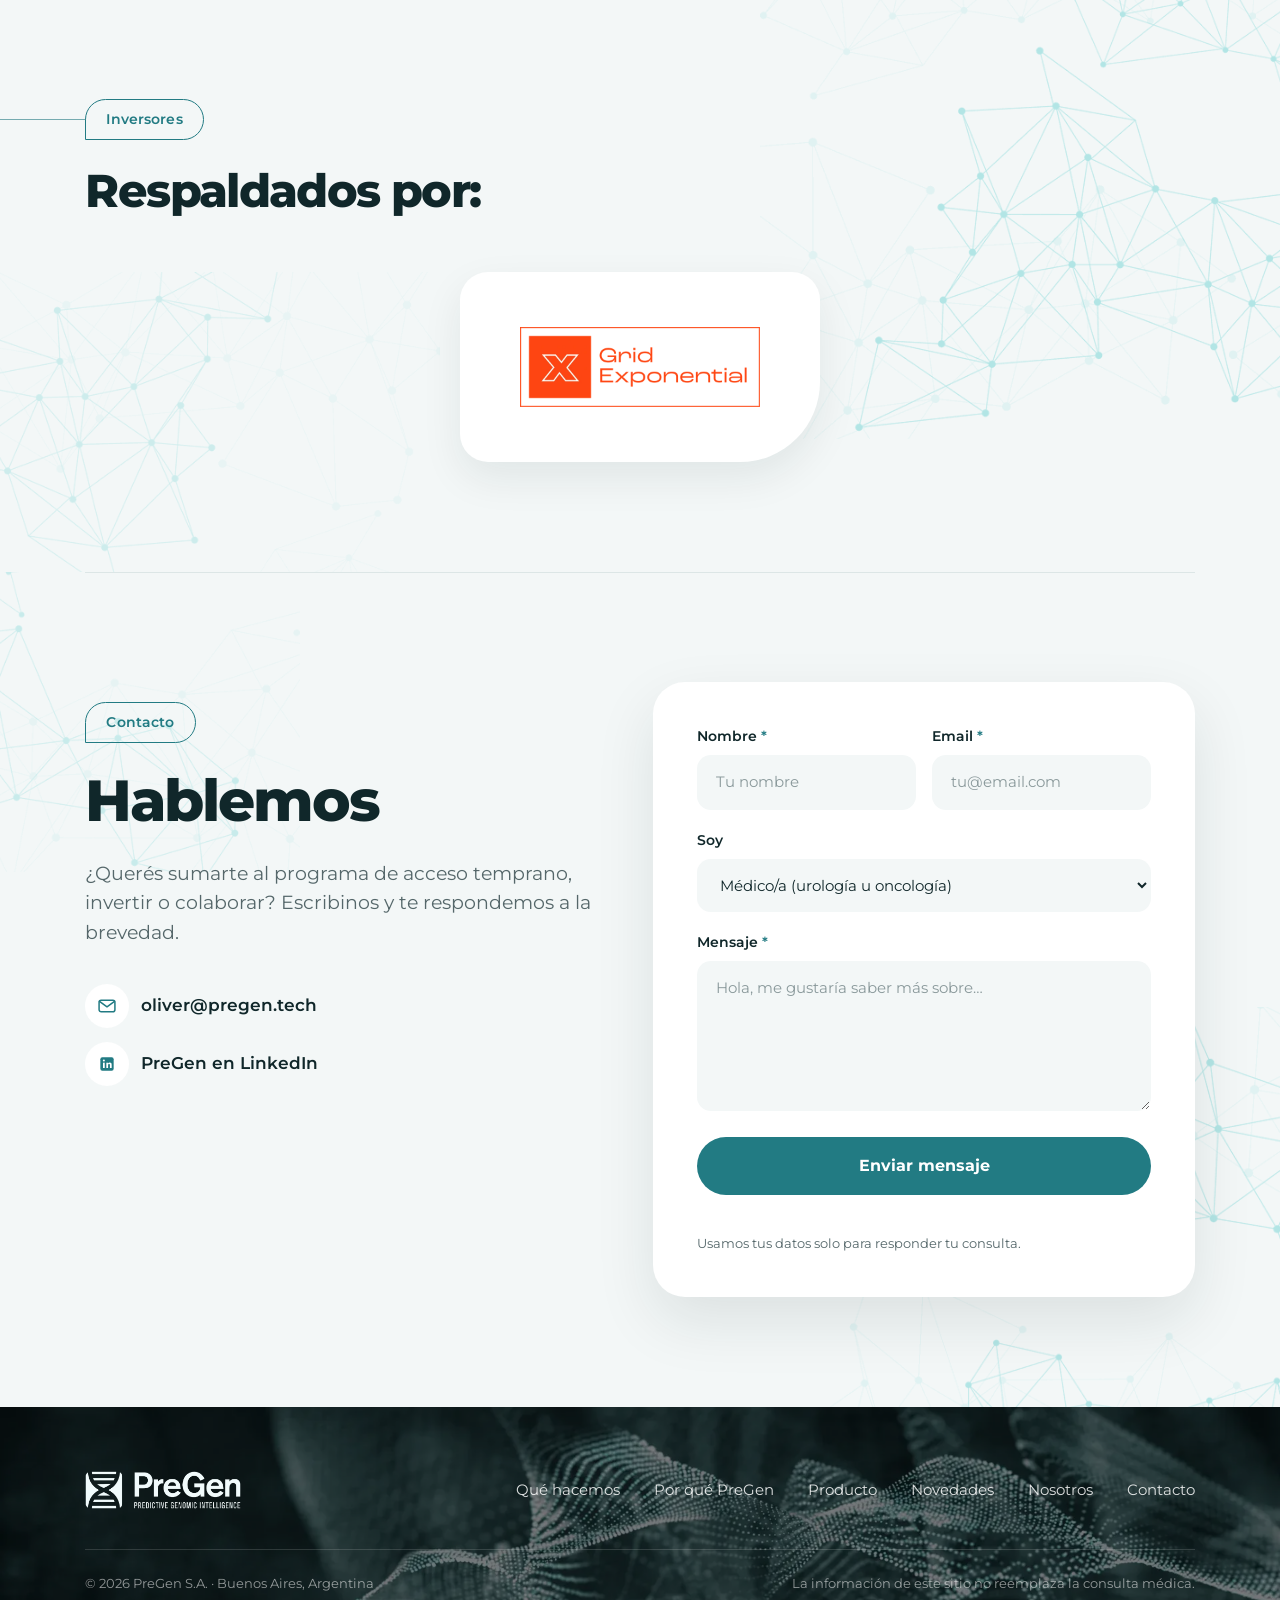
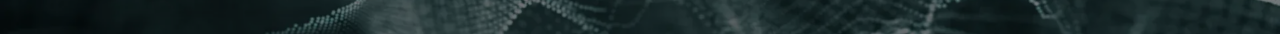
==== commit c25904ea: "Textos: sección Cómo funciona (ES/EN) Co-Authored-By: Claude Opus 5.5 <noreply@anthropic.com> Claude" ====
--- a/index.html
+++ b/index.html
@@ -120,15 +120,15 @@
           <div class="step-body">
             <div class="step-num">1</div>
             <h3>Biopsia</h3>
-            <p>Se usa el tejido de la biopsia con la que se diagnosticó el cáncer.</p>
+            <p>Se parte de la biopsia con la que ya se diagnosticó el cáncer.</p>
           </div>
         </article>
         <article class="step">
           <div class="step-visual"><img src="assets/img/paso-2-pcr.webp" alt="Tubos de RT-qPCR en el laboratorio" width="700" height="969" loading="lazy" decoding="async" style="object-position: 50% 62%"></div>
           <div class="step-body">
             <div class="step-num">2</div>
-            <h3>RT-qPCR</h3>
-            <p>Un laboratorio local mide la expresión de la firma.</p>
+            <h3>PCR</h3>
+            <p>Se mide la expresión de los genes de pronóstico (firma genética).</p>
           </div>
         </article>
         <article class="step">
@@ -136,7 +136,7 @@
           <div class="step-body">
             <div class="step-num">3</div>
             <h3>Análisis con IA</h3>
-            <p>Nuestro modelo convierte la expresión génica en un score de riesgo.</p>
+            <p>Se convierte la expresión génica en un score de riesgo.</p>
           </div>
         </article>
         <article class="step">
@@ -149,7 +149,7 @@
           <div class="step-body">
             <div class="step-num">4</div>
             <h3>Resultado</h3>
-            <p>Riesgo bajo, intermedio o alto, en un informe claro para el médico.</p>
+            <p>Se informa al médico el riesgo: bajo, intermedio o alto.</p>
           </div>
         </article>
         <article class="step">
@@ -157,7 +157,7 @@
           <div class="step-body">
             <div class="step-num">5</div>
             <h3>Decisión clínica</h3>
-            <p>Vigilancia activa o tratamiento.</p>
+            <p>El médico toma la decisión apoyándose en el informe.</p>
           </div>
         </article>
       </div>
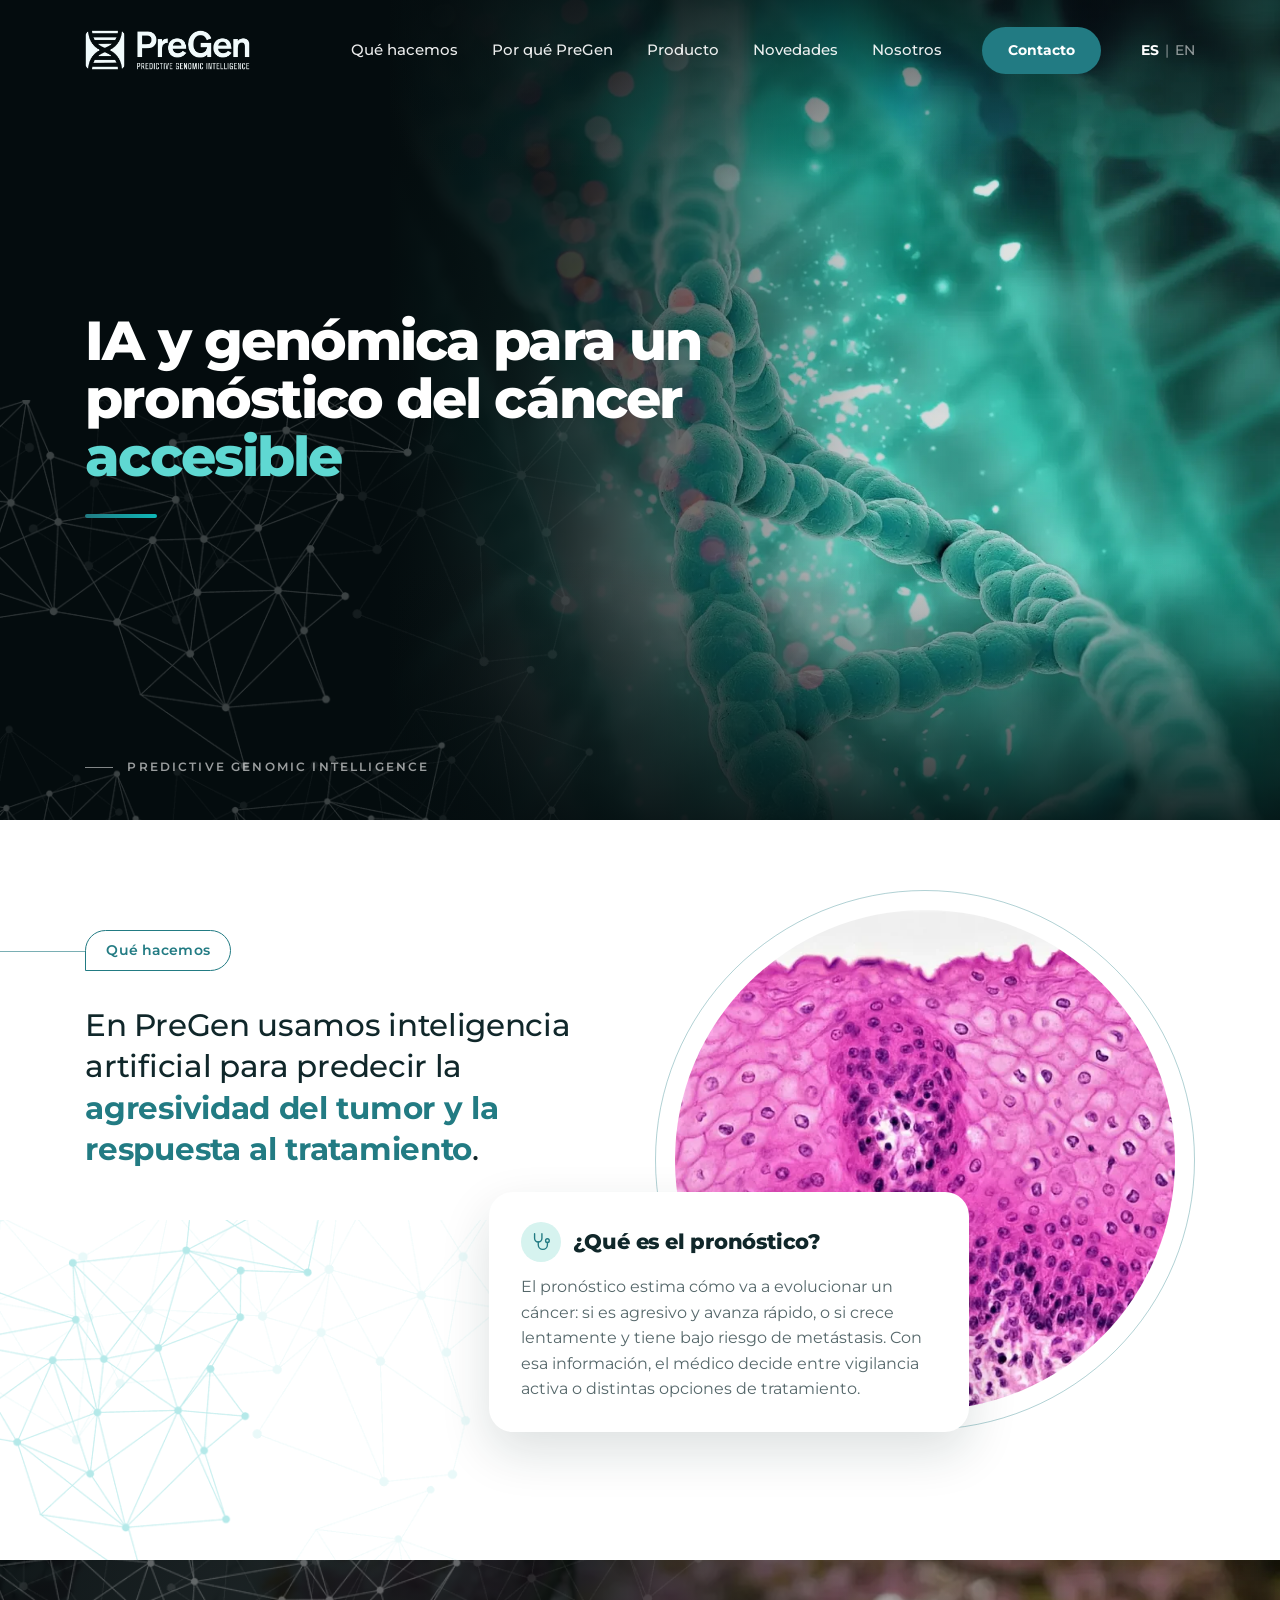
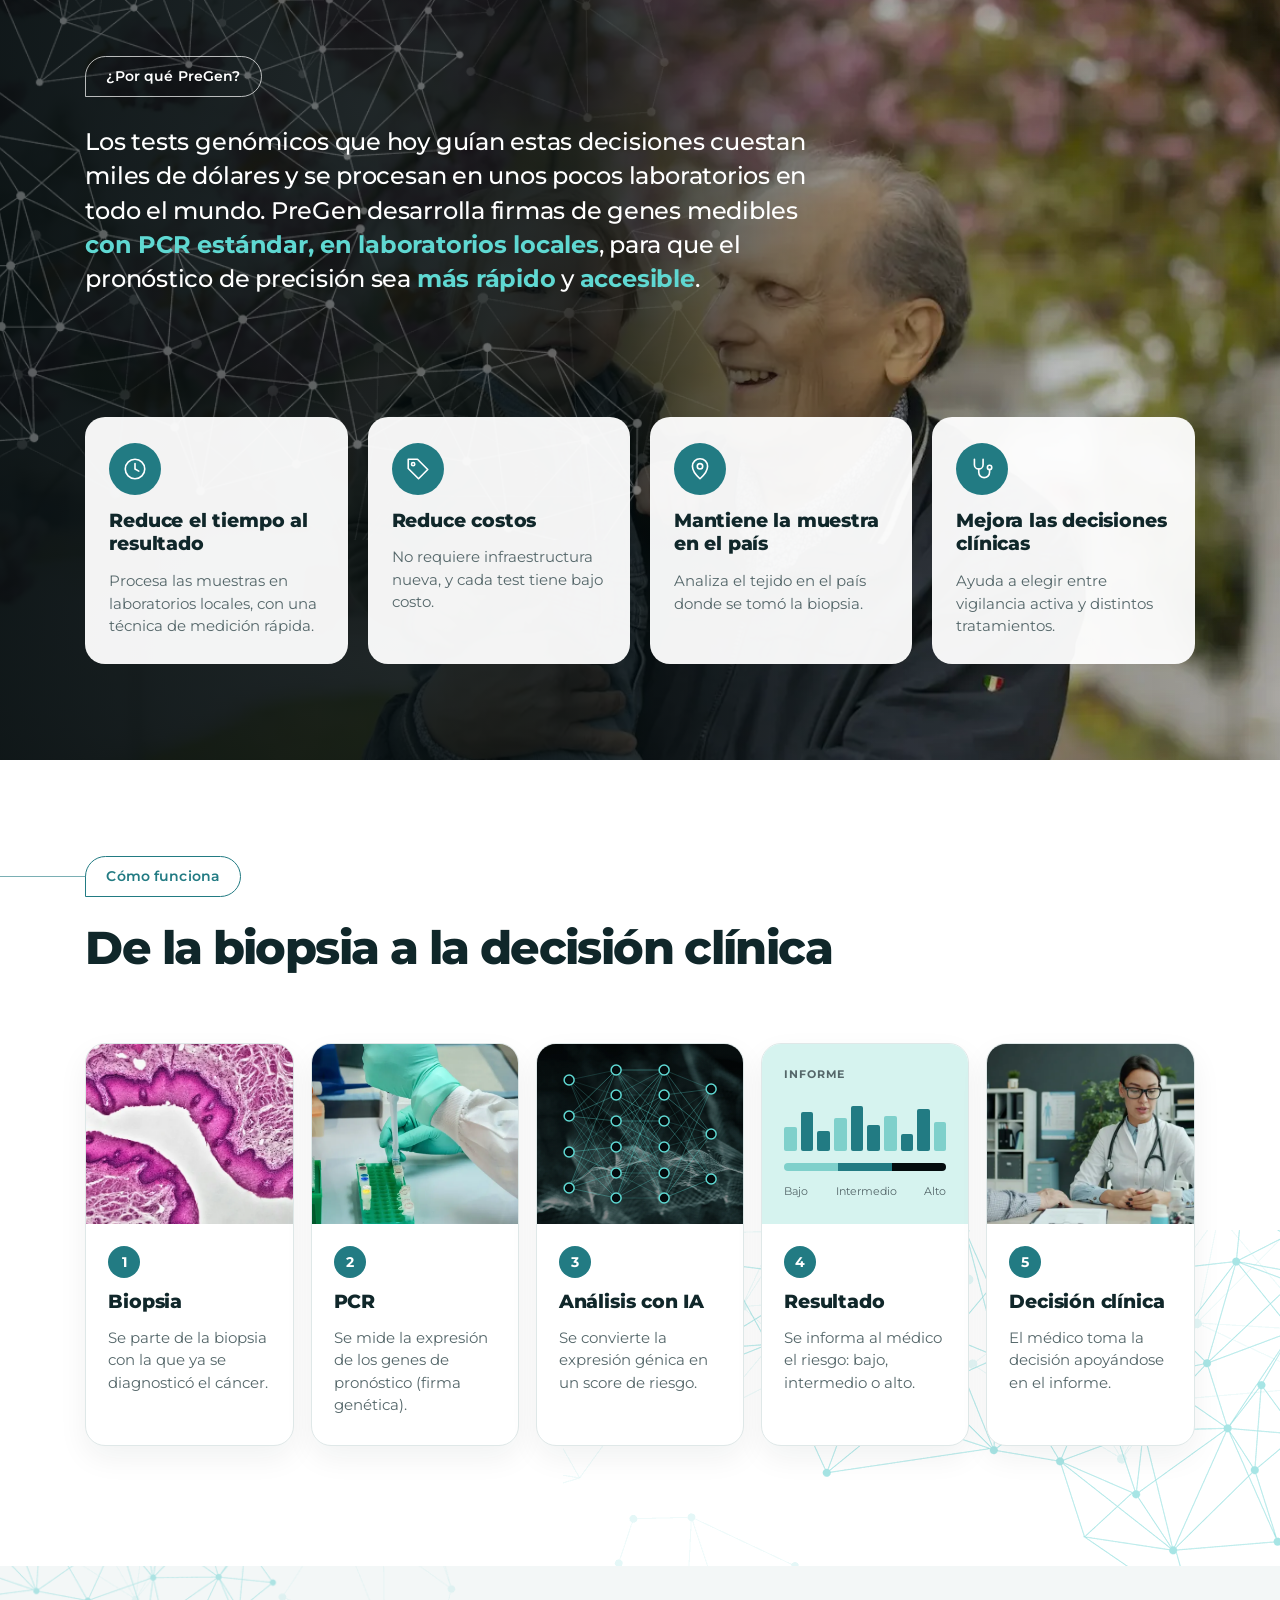
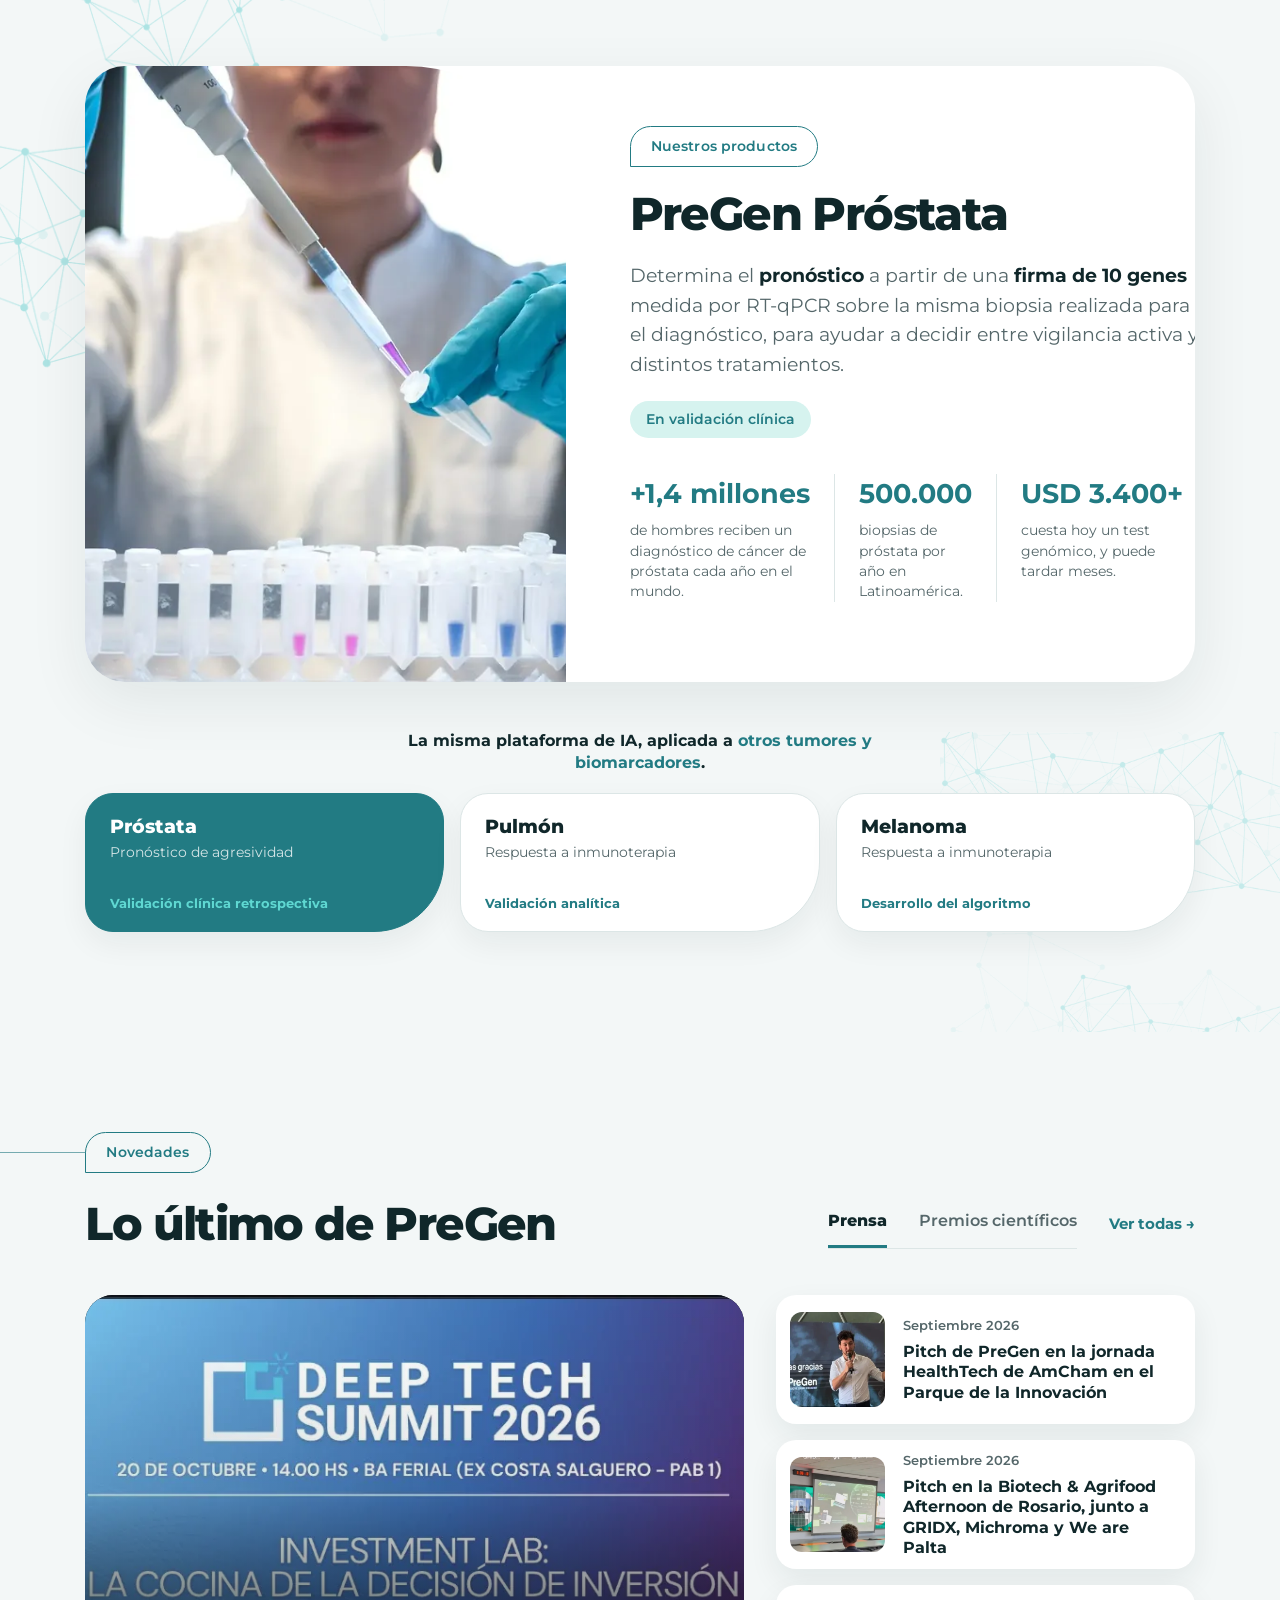
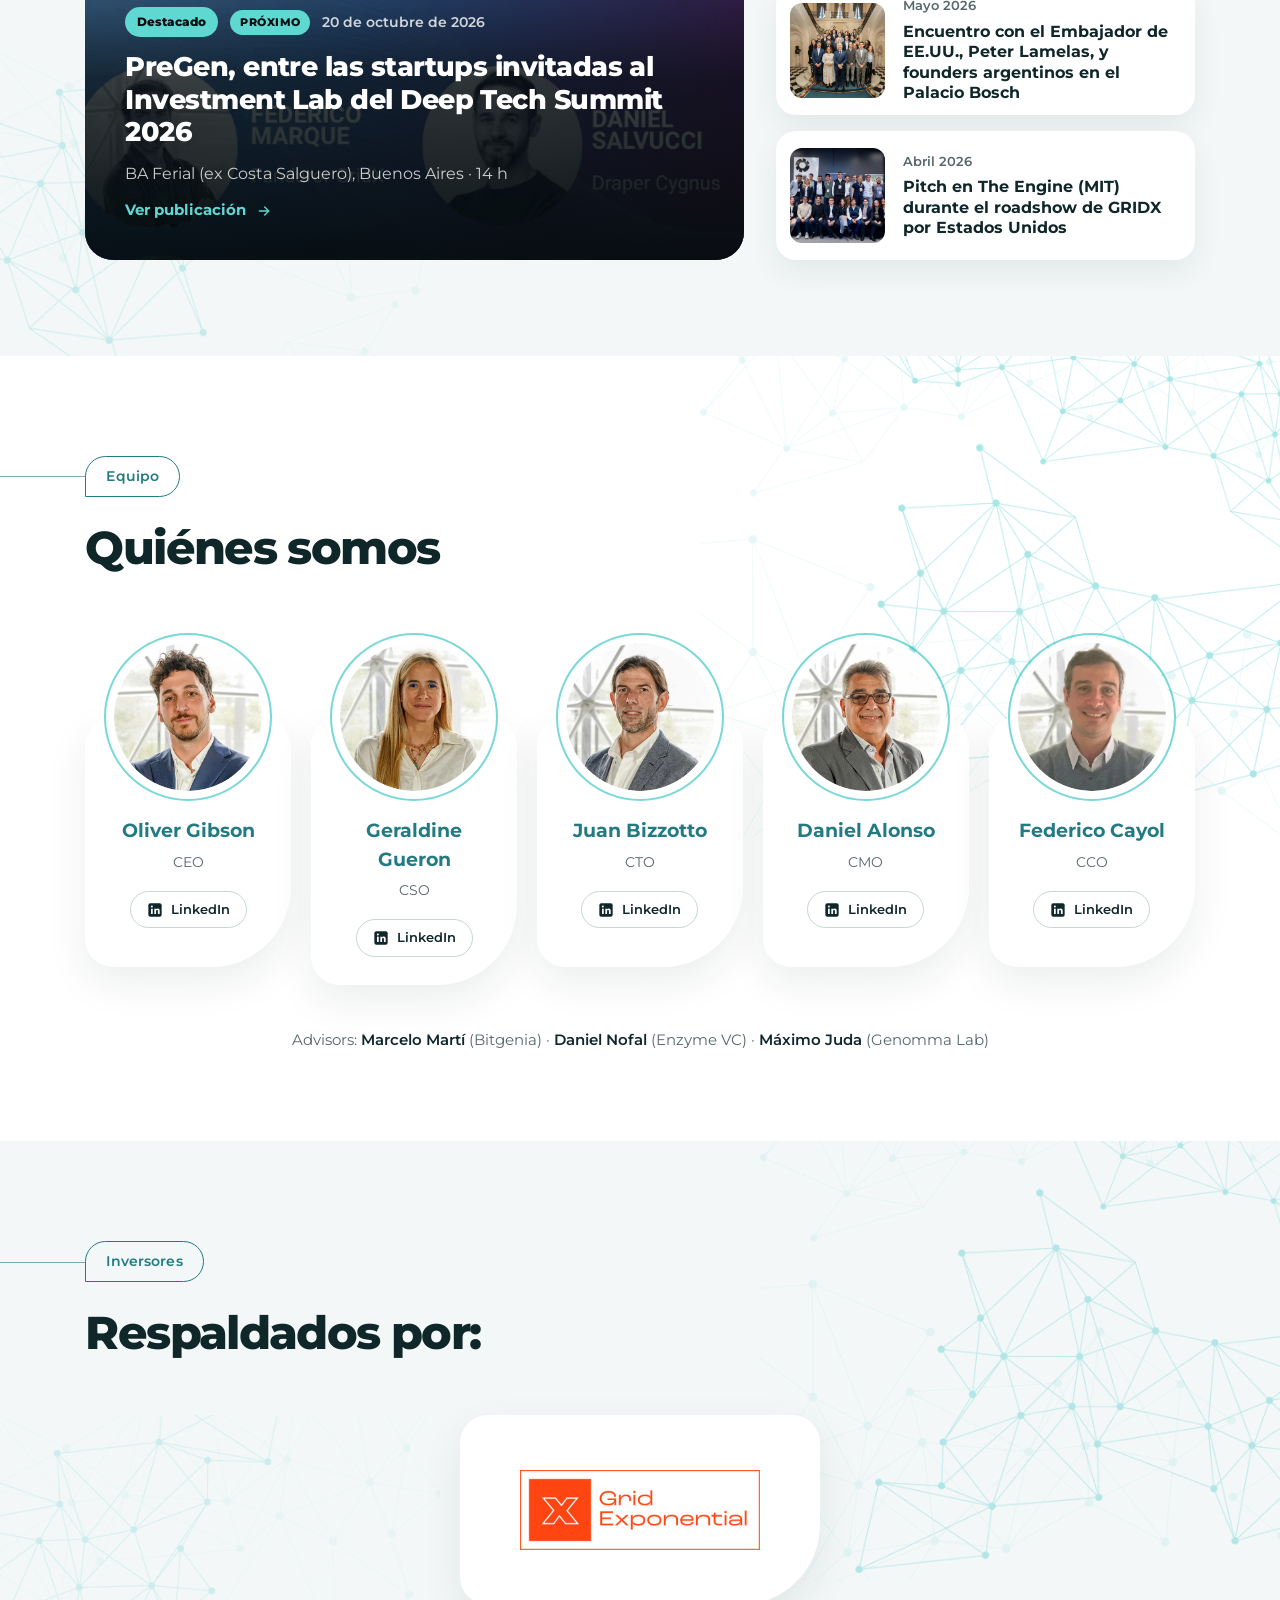
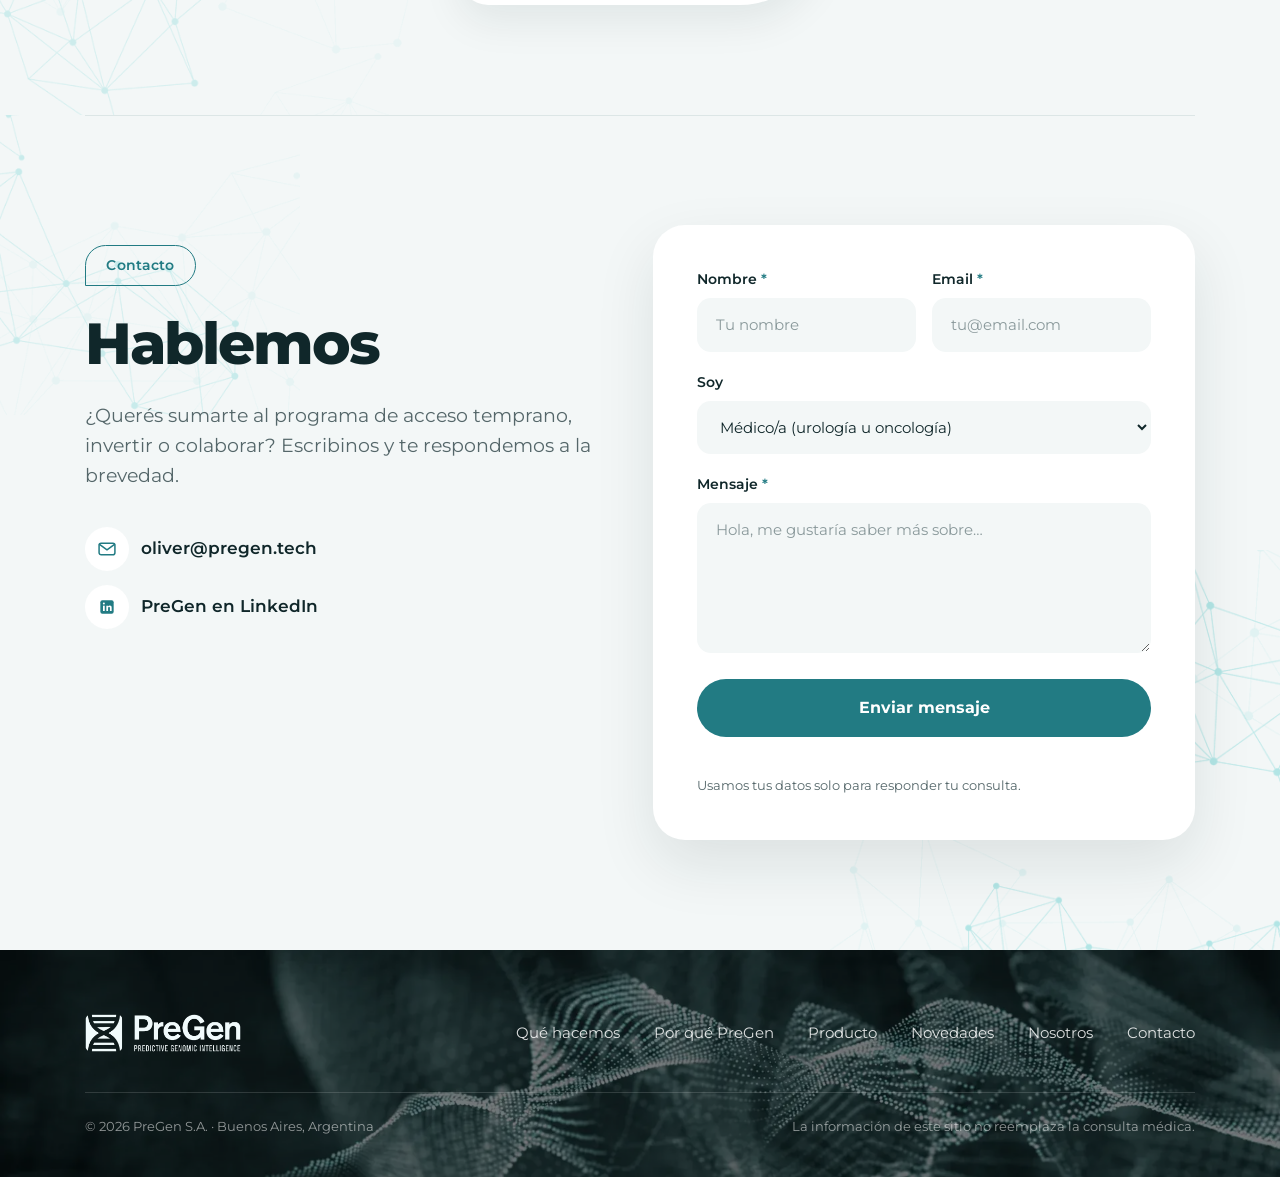
==== commit f5a23764: "Productos: próstata, pulmón y melanoma en una sección con selector (ES/EN) Une las secciones Product" ====
--- a/index.html
+++ b/index.html
@@ -163,60 +163,58 @@
       </div>
     </div>
   </section>
-  <!-- 5 · PRODUCTO -->
+  <!-- 5 · PRODUCTOS (próstata + plataforma) -->
   <section class="product" id="producto">
     <div class="net net-a" aria-hidden="true"></div>
     <div class="net net-b" aria-hidden="true"></div>
     <div class="wrap">
       <div class="product-card">
         <div class="product-media"><img src="assets/img/producto-pcr.webp" alt="Pipeteo de muestras para RT-qPCR" width="1200" height="753" loading="lazy" decoding="async"></div>
-        <div class="product-body">
-          <span class="tag">Nuestro producto</span>
-          <h2 class="h2">PreGen Próstata</h2>
-          <p><strong>PreGen Próstata</strong> es un test de pronóstico que mide una <strong>firma de 10 genes</strong> por RT-qPCR sobre la biopsia diagnóstica para estimar el <strong>riesgo de progresión</strong> del tumor.</p>
-          <span class="pill-mint">En validación clínica · Argentina</span>
-          <div class="stats"><div class="stat"><strong>+1,4 millones</strong><span>de hombres reciben un diagnóstico de cáncer de próstata cada año en el mundo.</span></div><div class="stat"><strong>500.000</strong><span>biopsias de próstata por año en Latinoamérica.</span></div><div class="stat"><strong>USD 3.400+</strong><span>cuesta hoy un test genómico, y puede tardar meses.</span></div></div>
-        </div>
-      </div>
-    </div>
-  </section>
-  <!-- 6 · PLATAFORMA -->
-  <section class="platform" id="plataforma">
-    <img class="platform-bg" src="assets/img/particulas.webp" alt="" width="1920" height="1440" loading="lazy" decoding="async">
-    <div class="platform-shade"></div>
-    <div class="wrap platform-grid">
-      <div class="platform-text">
-        <span class="tag tag--light">Plataforma</span>
-        <h2>Una plataforma, varios tumores</h2>
-        <p>La misma plataforma de <strong>IA</strong> se está aplicando a <strong>otros tumores y biomarcadores</strong>.</p>
-      </div>
-      <div class="pipeline">
-        <div class="pipe-labels" aria-hidden="true"><span>EXPLORACIÓN</span><span>DESARROLLO</span><span>VALIDACIÓN</span></div>
-          <div class="pipe">
-            <div class="pipe-top">
-              <div><div class="pipe-name">Próstata</div><div class="pipe-sub">Pronóstico de agresividad</div></div>
-              <div class="pipe-status s3">Validación clínica</div>
-            </div>
-            <div class="pipe-bar" aria-hidden="true"><i class="on"></i><i class="on"></i><i class="on"></i></div>
-          </div>
-          <div class="pipe">
-            <div class="pipe-top">
-              <div><div class="pipe-name">Pulmón</div><div class="pipe-sub">Respuesta a inmunoterapia</div></div>
-              <div class="pipe-status s2">Desarrollo computacional</div>
-            </div>
-            <div class="pipe-bar" aria-hidden="true"><i class="on"></i><i class="on"></i><i></i></div>
-          </div>
-          <div class="pipe">
-            <div class="pipe-top">
-              <div><div class="pipe-name">Melanoma</div><div class="pipe-sub">Respuesta a inmunoterapia</div></div>
-              <div class="pipe-status s1">Exploratorio</div>
-            </div>
-            <div class="pipe-bar" aria-hidden="true"><i class="on"></i><i></i><i></i></div>
-          </div>
-      </div>
-    </div>
-  </section>
-  <!-- 7 · NOVEDADES -->
+        <div class="product-panels">
+          <div class="product-body" id="panel-prostata" role="tabpanel" aria-labelledby="tab-prostata">
+            <span class="tag">Nuestros productos</span>
+            <h2 class="h2">PreGen Próstata</h2>
+            <p>Determina el <strong>pronóstico</strong> a partir de una <strong>firma de 10 genes</strong> medida por <span class="nowrap">RT-qPCR</span> sobre la misma biopsia realizada para el diagnóstico, para ayudar a decidir entre vigilancia activa y distintos tratamientos.</p>
+            <span class="pill-mint">En validación clínica</span>
+            <div class="stats"><div class="stat"><strong>+1,4 millones</strong><span>de hombres reciben un diagnóstico de cáncer de próstata cada año en el mundo.</span></div><div class="stat"><strong>500.000</strong><span>biopsias de próstata por año en Latinoamérica.</span></div><div class="stat"><strong>USD 3.400+</strong><span>cuesta hoy un test genómico, y puede tardar meses.</span></div></div>
+          </div>
+          <div class="product-body" id="panel-pulmon" role="tabpanel" aria-labelledby="tab-pulmon" hidden>
+            <span class="tag">Nuestros productos</span>
+            <h2 class="h2">PreGen Pulmón</h2>
+            <p>Predice la <strong>respuesta a la inmunoterapia</strong> a partir de una <strong>firma de 6 genes</strong> medida por <span class="nowrap">RT-qPCR</span> sobre la misma biopsia realizada para el diagnóstico, para ayudar a decidir entre inmunoterapia y otros tratamientos.</p>
+            <span class="pill-mint">En validación analítica</span>
+            <div class="stats"><div class="stat"><strong>+2,6 millones</strong><span>de personas reciben un diagnóstico de cáncer de pulmón cada año en el mundo.</span></div><div class="stat"><strong>+100.000</strong><span>nuevos casos de cáncer de pulmón por año en Latinoamérica.</span></div><div class="stat"><strong>15–25%</strong><span>de los pacientes responde a la inmunoterapia.</span></div></div>
+          </div>
+          <div class="product-body" id="panel-melanoma" role="tabpanel" aria-labelledby="tab-melanoma" hidden>
+            <span class="tag">Nuestros productos</span>
+            <h2 class="h2">PreGen Melanoma</h2>
+            <p>Predice la <strong>respuesta a la inmunoterapia</strong> a partir de una <strong>firma génica</strong> medida por <span class="nowrap">RT-qPCR</span> sobre la misma biopsia realizada para el diagnóstico, para ayudar a decidir entre inmunoterapia y otros tratamientos.</p>
+            <span class="pill-mint">En desarrollo del algoritmo</span>
+            <div class="stats"><div class="stat"><strong>+330.000</strong><span>personas reciben un diagnóstico de melanoma cada año en el mundo.</span></div><div class="stat"><strong>+20.000</strong><span>nuevos casos de melanoma por año en Latinoamérica.</span></div><div class="stat"><strong>45%</strong><span>de los pacientes con melanoma avanzado no responde a la inmunoterapia.</span></div></div>
+          </div>
+        </div>
+      </div>
+      <div class="product-head" id="plataforma"><p>La misma plataforma de IA, aplicada a <strong>otros tumores y biomarcadores</strong>.</p></div>
+      <div class="product-tabs" role="tablist" aria-label="Productos">
+        <button class="product-tab" type="button" role="tab" id="tab-prostata" aria-selected="true" aria-controls="panel-prostata">
+          <span><span class="tab-name">Próstata</span><span class="tab-sub">Pronóstico de agresividad</span></span>
+          <span class="tab-bar" aria-hidden="true"><i class="on"></i><i class="on"></i><i class="cur"></i><i></i></span>
+          <span class="tab-status">Validación clínica retrospectiva</span>
+        </button>
+        <button class="product-tab" type="button" role="tab" id="tab-pulmon" aria-selected="false" aria-controls="panel-pulmon" tabindex="-1">
+          <span><span class="tab-name">Pulmón</span><span class="tab-sub">Respuesta a inmunoterapia</span></span>
+          <span class="tab-bar" aria-hidden="true"><i class="on"></i><i class="cur"></i><i></i><i></i></span>
+          <span class="tab-status">Validación analítica</span>
+        </button>
+        <button class="product-tab" type="button" role="tab" id="tab-melanoma" aria-selected="false" aria-controls="panel-melanoma" tabindex="-1">
+          <span><span class="tab-name">Melanoma</span><span class="tab-sub">Respuesta a inmunoterapia</span></span>
+          <span class="tab-bar" aria-hidden="true"><i class="cur"></i><i></i><i></i><i></i></span>
+          <span class="tab-status">Desarrollo del algoritmo</span>
+        </button>
+      </div>
+    </div>
+  </section>
+  <!-- 6 · NOVEDADES -->
   <section class="news" id="novedades">
     <div class="net" aria-hidden="true"></div>
     <div class="wrap">
@@ -277,7 +275,7 @@
       </div>
     </div>
   </section>
-  <!-- 8 · EQUIPO -->
+  <!-- 7 · EQUIPO -->
   <section class="team" id="equipo">
     <div class="net" aria-hidden="true"></div>
     <div class="wrap">
@@ -330,7 +328,7 @@
       <p class="advisors">Advisors: <strong>Marcelo Martí</strong> (Bitgenia) · <strong>Daniel Nofal</strong> (Enzyme VC) · <strong>Máximo Juda</strong> (Genomma Lab)</p>
     </div>
   </section>
-  <!-- 9 · INVERSORES -->
+  <!-- 8 · INVERSORES -->
   <section class="investors" id="inversores">
     <div class="net net-a" aria-hidden="true"></div>
     <div class="net net-b" aria-hidden="true"></div>
@@ -344,7 +342,7 @@
       </div>
     </div>
   </section>
-  <!-- 10 · CONTACTO -->
+  <!-- 9 · CONTACTO -->
   <section class="contact" id="contacto">
     <div class="net net-a" aria-hidden="true"></div>
     <div class="net net-b" aria-hidden="true"></div>
--- a/assets/css/styles.css
+++ b/assets/css/styles.css
@@ -292,7 +292,7 @@
 .report-scale i { flex: 1; }
 .report-labels { display: flex; justify-content: space-between; font-size: 11px; color: var(--muted); }
 
-/* ---------- 5 · Producto ---------- */
+/* ---------- 5 · Productos ---------- */
 .product { padding: 100px 0; background: var(--light); }
 .product .net-a { left: -460px; top: -520px; width: 960px; opacity: .3; }
 .product .net-b { right: -360px; bottom: -400px; width: 700px; opacity: .2; }
@@ -309,31 +309,39 @@
 .stat strong { font-size: clamp(24px, 2.1vw, 30px); font-weight: 700; color: var(--teal); white-space: nowrap; }
 .stat span { font-size: 14px; line-height: 1.45; color: var(--muted); }
 
-/* ---------- 6 · Plataforma ---------- */
-.platform { padding: 120px 0; background: var(--dark); color: #FFFFFF; }
-.platform-bg { position: absolute; inset: 0; width: 100%; height: 100%; object-fit: cover; object-position: 50% 55%; }
-.platform-shade { position: absolute; inset: 0; background: linear-gradient(90deg, rgba(4, 12, 14, .92) 0%, rgba(4, 12, 14, .7) 45%, rgba(4, 12, 14, .35) 100%); }
-.platform-grid { display: grid; grid-template-columns: minmax(0, 560px) minmax(0, 584px); justify-content: space-between; align-items: center; gap: 48px; }
-.platform-text { display: flex; flex-direction: column; align-items: flex-start; gap: 28px; }
-.platform-text h2 { font-size: clamp(34px, 3.6vw, 52px); line-height: 1.1; font-weight: 800; letter-spacing: -0.035em; }
-.platform-text p { font-size: clamp(18px, 1.5vw, 21px); line-height: 1.55; color: rgba(255, 255, 255, .85); }
-.platform-text p strong { color: var(--node-l); font-weight: 700; }
-.pipeline { display: flex; flex-direction: column; gap: 16px; }
-.pipe-labels { display: flex; gap: 6px; padding: 0 30px; }
-.pipe-labels span { flex: 1; font-size: 12px; font-weight: 600; letter-spacing: .06em; color: rgba(255, 255, 255, .55); }
-.pipe { padding: 26px 30px; background: rgba(4, 12, 14, .62); -webkit-backdrop-filter: blur(6px); backdrop-filter: blur(6px); border: 1px solid rgba(255, 255, 255, .16); border-radius: 24px; display: flex; flex-direction: column; gap: 18px; }
-.pipe-top { display: flex; align-items: center; justify-content: space-between; gap: 16px; }
-.pipe-name { font-size: 23px; font-weight: 700; }
-.pipe-sub { font-size: 15px; color: rgba(255, 255, 255, .7); margin-top: 4px; }
-.pipe-status { padding: 8px 16px; border-radius: 999px; font-size: 13px; font-weight: 700; white-space: nowrap; }
-.pipe-status.s3 { background: var(--node-l); color: var(--dark); }
-.pipe-status.s2 { border: 1px solid var(--node-l); color: var(--node-l); }
-.pipe-status.s1 { border: 1px solid rgba(255, 255, 255, .5); color: rgba(255, 255, 255, .8); }
-.pipe-bar { display: flex; gap: 6px; }
-.pipe-bar i { flex: 1; height: 6px; border-radius: 3px; background: rgba(255, 255, 255, .14); }
-.pipe-bar i.on { background: var(--node-l); }
-
-/* ---------- 7 · Novedades ---------- */
+/* Las tres fichas comparten celda: la card toma la altura de la más alta y no salta al cambiar */
+.product-panels { flex: 1; min-width: 0; display: grid; }
+.product-panels > .product-body { grid-area: 1 / 1; transition: opacity .3s ease, visibility .3s ease; }
+.product-panels > .product-body[hidden] { display: flex; visibility: hidden; opacity: 0; }
+.nowrap { white-space: nowrap; }
+
+/* Selector de productos (plataforma) */
+.product-head { display: flex; justify-content: center; text-align: center; margin: 48px 0 18px; scroll-margin-top: calc(var(--header-h) + 24px); }
+.product-head p { max-width: 560px; font-size: 16px; line-height: 1.4; font-weight: 700; color: var(--ink); }
+.product-head p strong { color: var(--teal); }
+.product-tabs { display: grid; grid-template-columns: repeat(3, minmax(0, 1fr)); gap: 16px; }
+.product-tab {
+  display: flex; flex-direction: column; gap: 14px; padding: 22px 24px 20px; text-align: left; cursor: pointer;
+  background: #FFFFFF; color: var(--ink); border: 1px solid var(--line); border-radius: 28px 28px 70px 28px;
+  box-shadow: 0 12px 30px rgba(16, 39, 42, .06); transition: transform .2s ease, box-shadow .2s ease, background .2s ease;
+}
+.product-tab:hover { transform: translateY(-2px); box-shadow: 0 16px 34px rgba(16, 39, 42, .11); }
+.product-tab:focus-visible { border-radius: 28px 28px 70px 28px; }
+.product-tab[aria-selected="true"] { background: var(--teal); border-color: var(--teal); color: #FFFFFF; }
+.tab-name { display: block; font-size: 19px; line-height: 1.2; font-weight: 800; }
+.tab-sub { display: block; margin-top: 3px; font-size: 14px; color: var(--muted); }
+.product-tab[aria-selected="true"] .tab-sub { color: rgba(255, 255, 255, .8); }
+.tab-bar { display: grid; grid-template-columns: repeat(4, 1fr); gap: 5px; }
+.tab-bar i { height: 5px; border-radius: 3px; background: var(--line); }
+.tab-bar i.on { background: var(--node-l); }
+.tab-bar i.cur { background: linear-gradient(90deg, var(--node-l) 50%, var(--line) 50%); }
+.product-tab[aria-selected="true"] .tab-bar i { background: rgba(255, 255, 255, .25); }
+.product-tab[aria-selected="true"] .tab-bar i.on { background: #FFFFFF; }
+.product-tab[aria-selected="true"] .tab-bar i.cur { background: linear-gradient(90deg, #FFFFFF 50%, rgba(255, 255, 255, .25) 50%); }
+.tab-status { font-size: 12.5px; line-height: 1.2; font-weight: 700; color: var(--teal); }
+.product-tab[aria-selected="true"] .tab-status { color: var(--node-l); }
+
+/* ---------- 6 · Novedades ---------- */
 .news { padding: 100px 0 96px; background: var(--light); }
 .news .net { left: -440px; top: 620px; width: 900px; opacity: .2; }
 .news-head { display: flex; flex-direction: column; align-items: flex-start; gap: 26px; }
@@ -422,7 +430,7 @@
 .card-via { display: flex; flex-wrap: wrap; align-items: center; column-gap: 12px; row-gap: 4px; font-size: 13px; color: var(--muted); }
 .card-via b { color: var(--teal); white-space: nowrap; }
 
-/* ---------- 8 · Equipo ---------- */
+/* ---------- 7 · Equipo ---------- */
 .team { padding: 100px 0 90px; background: #FFFFFF; }
 .team .net { right: -320px; top: -420px; width: 900px; opacity: .35; }
 .members { display: flex; flex-wrap: wrap; justify-content: space-between; gap: 32px 20px; margin-top: 64px; }
@@ -449,7 +457,7 @@
 .advisors { margin-top: 44px; text-align: center; font-size: 15px; color: var(--muted); }
 .advisors strong { color: var(--ink); font-weight: 600; }
 
-/* ---------- 9 · Inversores ---------- */
+/* ---------- 8 · Inversores ---------- */
 .investors { padding: 100px 0 110px; background: var(--light); }
 .investors .net-a { right: -380px; top: -460px; width: 900px; opacity: .28; }
 .investors .net-b { left: -420px; bottom: -560px; width: 860px; opacity: .16; }
@@ -469,7 +477,7 @@
 .investor-logo:hover { transform: translateY(-3px); box-shadow: 0 20px 46px rgba(16, 39, 42, .13); }
 .investor-logo img { width: 240px; max-width: 75%; height: auto; }
 
-/* ---------- 10 · Contacto ---------- */
+/* ---------- 9 · Contacto ---------- */
 .contact { padding: 110px 0; background: var(--light); }
 .investors + .contact .contact-grid::before { content: ""; position: absolute; left: var(--pad); right: var(--pad); top: -110px; height: 1px; background: var(--line); }
 .contact .net-a { right: -480px; bottom: -560px; width: 960px; opacity: .28; }
@@ -622,8 +630,8 @@
   .product-media img { border-radius: 0 0 0 0; }
   .product-body { padding: 36px 28px 40px; }
 
-  .platform { padding: 88px 0; }
-  .platform-grid { grid-template-columns: 1fr; }
+  .product-tabs { grid-template-columns: 1fr; gap: 12px; }
+  .product-body { scroll-margin-top: calc(var(--header-h) + 16px); }
 
   .news { padding: 88px 0; }
   .news-grid { grid-template-columns: 1fr; }
@@ -652,9 +660,6 @@
   .stats { grid-template-columns: 1fr; gap: 18px; }
   .stat { padding: 18px 0 0; border-left: 0; border-top: 1px solid var(--line); }
   .stat:first-child { padding-top: 0; border-top: 0; }
-  .pipe { padding: 22px 20px; }
-  .pipe-labels { padding: 0 20px; }
-  .pipe-top { flex-direction: column; align-items: flex-start; gap: 12px; }
   .feat { min-height: 400px; }
   .feat-body { left: 24px; right: 24px; bottom: 26px; }
   .mini img { width: 80px; height: 80px; }
